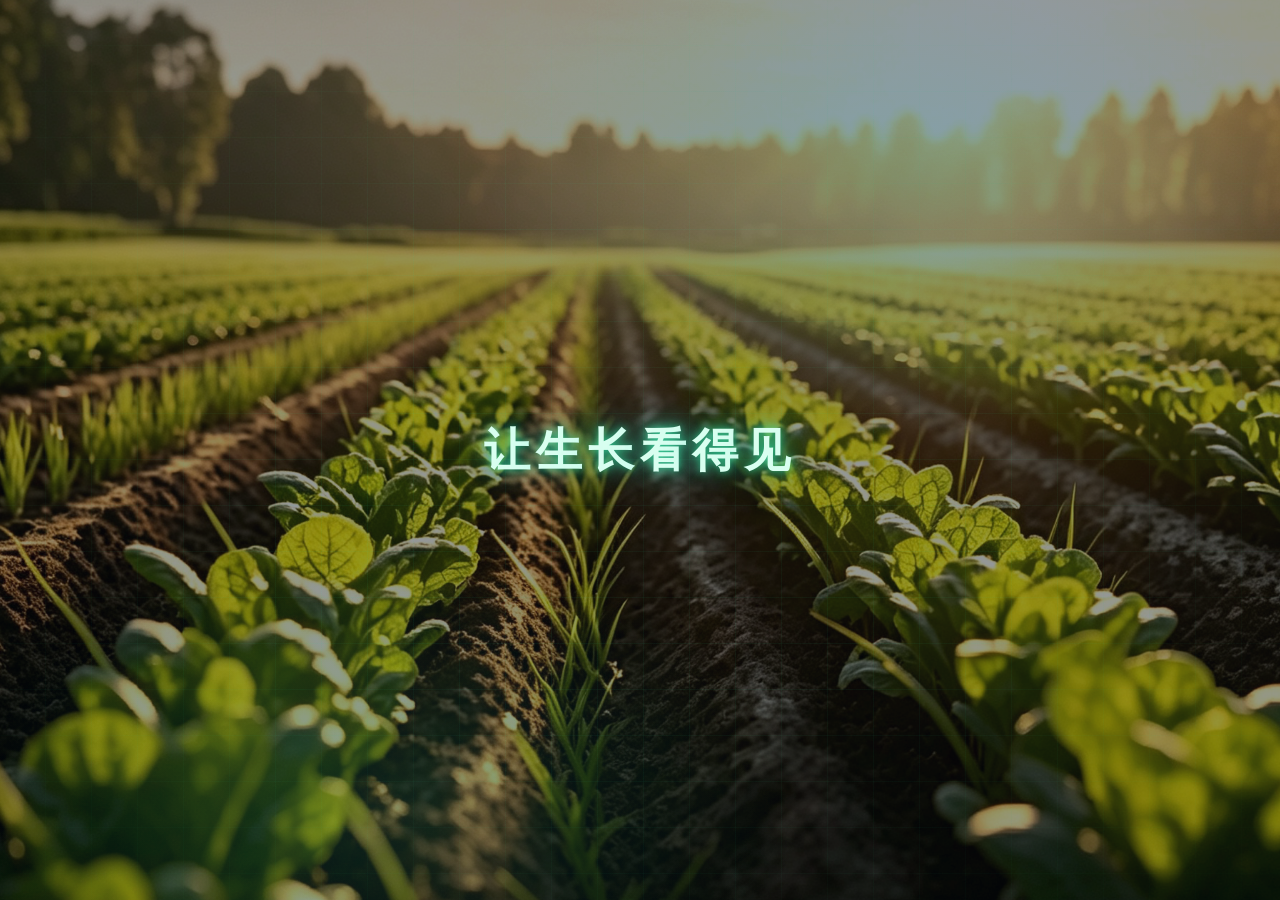
==== frontend/alarm.html @ 7a893ea0 "新增亮度阈值告警和农事建议" ====
<!DOCTYPE html>
<html lang="zh-CN">
<head>
  <meta charset="UTF-8">
  <meta name="viewport" content="width=device-width, initial-scale=1.0">
  <title>告警管理 - 智慧农业平台</title>
  <link rel="stylesheet" href="assets/css/style.css">
</head>
<body data-page="alarm">

  <div class="app">
    <!-- 侧边栏：由 layout.js 动态注入 -->
    <aside class="sidebar" id="sidebar"></aside>

    <div class="main">
      <!-- 顶栏：由 layout.js 动态注入 -->
      <header class="topbar" id="topbar"></header>

      <main class="content">
        <!-- 未处理告警提示 -->
        <div class="alert-banner danger" id="alertBanner"></div>

        <!-- 阈值设置 -->
        <div class="card">
          <div class="card-header">
            <div>
              <div class="card-title">告警阈值设置</div>
              <div class="card-sub">当实测值越过阈值时，系统自动触发告警并通知</div>
            </div>
          </div>
          <div class="form-row" style="max-width: 1120px;">
            <div class="form-group mb-0">
              <label class="form-label">土壤湿度下限（%）</label>
              <input type="number" class="form-control" id="humidityMin" min="0" max="100">
              <div class="form-hint">低于该值时触发「土壤湿度过低」告警</div>
            </div>
            <div class="form-group mb-0">
              <label class="form-label">温度上限（℃）</label>
              <input type="number" class="form-control" id="tempMax" min="-20" max="80">
              <div class="form-hint">高于该值时触发「温度过高」告警</div>
            </div>
            <div class="form-group mb-0">
              <label class="form-label">亮度下限（lx）</label>
              <input type="number" class="form-control" id="luxMin" min="0" max="2000">
              <div class="form-hint">低于该值时触发「亮度过低」告警</div>
            </div>
            <div class="form-group mb-0">
              <label class="form-label">亮度上限（lx）</label>
              <input type="number" class="form-control" id="luxMax" min="0" max="5000">
              <div class="form-hint">高于该值时触发「亮度过高」告警</div>
            </div>
          </div>
          <div class="mt-16">
            <button class="btn btn-primary" id="saveThreshold">💾 保存阈值</button>
          </div>
        </div>

        <!-- 告警记录 -->
        <div class="card mt-20">
          <div class="card-header">
            <div>
              <div class="card-title">告警记录</div>
              <div class="card-sub">历史告警列表，可标记处理</div>
            </div>
            <div class="flex gap-8">
              <a class="btn btn-outline btn-sm" href="monitoring.html">📡 查看实时数据</a>
              <a class="btn btn-outline btn-sm" href="devices.html">🗂️ 设备管理</a>
            </div>
          </div>
          <div class="table-wrap">
            <table class="table">
              <thead>
                <tr>
                  <th>时间</th>
                  <th>地块</th>
                  <th>类型</th>
                  <th>当前值</th>
                  <th>等级</th>
                  <th>状态</th>
                  <th>操作</th>
                </tr>
              </thead>
              <tbody id="alarmBody"></tbody>
            </table>
          </div>
        </div>
      </main>
    </div>
  </div>

  <script src="assets/js/mock.js"></script>
  <script src="assets/js/api.js"></script>
  <script src="assets/js/layout.js"></script>
  <script src="assets/js/animate.js"></script>
  <script>
    Layout.init();

    var alarms = [];

    /* ---------- 渲染告警列表 ---------- */
    function renderAlarms() {
      var body = document.getElementById('alarmBody');
      body.innerHTML = '';

      alarms.forEach(function (a) {
        var levelBadge = a.level === '严重'
          ? '<span class="badge badge-alarm"><span class="dot"></span>严重</span>'
          : '<span class="badge badge-warning"><span class="dot"></span>警告</span>';
        var statusBadge = a.status === '已处理'
          ? '<span class="badge badge-normal"><span class="dot"></span>已处理</span>'
          : '<span class="badge badge-alarm"><span class="dot"></span>未处理</span>';
        var action = a.status === '未处理'
          ? '<button class="btn btn-sm btn-primary" data-id="' + a.id + '">标记处理</button>'
          : '<span class="text-muted">—</span>';

        var tr = document.createElement('tr');
        tr.innerHTML =
          '<td>' + a.time + '</td>' +
          '<td>' + a.plotName + '</td>' +
          '<td>' + a.type + '</td>' +
          '<td>' + a.value + '</td>' +
          '<td>' + levelBadge + '</td>' +
          '<td>' + statusBadge + '</td>' +
          '<td>' + action + '</td>';
        body.appendChild(tr);
      });

      // 绑定「标记处理」
      body.querySelectorAll('button[data-id]').forEach(function (btn) {
        btn.addEventListener('click', function () {
          handleAlarm(btn.getAttribute('data-id'));
        });
      });

      updateBanner();
    }

    /* ---------- 更新未处理告警横幅 ---------- */
    function updateBanner() {
      var count = alarms.filter(function (a) { return a.status === '未处理'; }).length;
      var banner = document.getElementById('alertBanner');
      if (count > 0) {
        banner.style.display = 'flex';
        banner.innerHTML = '⚠️ 当前有 <b>' + count + '</b> 条告警未处理，请及时关注。';
      } else {
        banner.style.display = 'none';
      }
    }

    /* ---------- 标记处理 ---------- */
    function handleAlarm(id) {
      API.updateAlarmStatus(id, '已处理').then(function () {
        var a = alarms.filter(function (x) { return x.id === id; })[0];
        Toast.success('告警「' + (a ? a.type : id) + '」已标记为已处理');
        renderAlarms();
      });
    }

    /* ---------- 加载阈值 ---------- */
    function loadThresholds() {
      API.getThresholds().then(function (res) {
        document.getElementById('humidityMin').value = res.data.humidityMin;
        document.getElementById('tempMax').value = res.data.tempMax;
        document.getElementById('luxMin').value = res.data.luxMin;
        document.getElementById('luxMax').value = res.data.luxMax;
      });
    }

    /* ---------- 保存阈值 ---------- */
    document.getElementById('saveThreshold').addEventListener('click', function () {
      var humidityMin = parseInt(document.getElementById('humidityMin').value, 10);
      var tempMax = parseInt(document.getElementById('tempMax').value, 10);
      var luxMin = parseInt(document.getElementById('luxMin').value, 10);
      var luxMax = parseInt(document.getElementById('luxMax').value, 10);

      if (isNaN(humidityMin) || isNaN(tempMax) || isNaN(luxMin) || isNaN(luxMax)) {
        Toast.error('请填写完整的阈值数值');
        return;
      }
      if (luxMin > luxMax) {
        Toast.error('亮度下限不能大于亮度上限');
        return;
      }

      API.saveThresholds({ humidityMin: humidityMin, tempMax: tempMax, luxMin: luxMin, luxMax: luxMax }).then(function (res) {
        if (res && res.code !== 0) {
          Toast.error(res.msg || '保存失败');
          return;
        }
        Toast.success('阈值已保存：湿度下限 ' + humidityMin + '%，温度上限 ' + tempMax + '℃，亮度范围 ' + luxMin + '-' + luxMax + ' lx');
      });
    });

    /* ---------- 初始化 ---------- */
    API.getAlarms().then(function (res) {
      alarms = res.data;
      renderAlarms();
    });
    loadThresholds();
  </script>
</body>
</html>
---- frontend/assets/css/style.css ----
/* ==========================================================================
   智慧农业平台 — 全局样式（共享层，你和同伴都引用这一份）
   主题：科技感暗色大屏 —— 深空蓝 + 霓虹绿（保留农业绿识别 + 未来科技质感）
   ========================================================================== */

:root {
  /* 主色（霓虹绿，兼顾农业 + 科技） */
  --primary: #34d399;          /* 霓虹翡翠 */
  --primary-dark: #10b981;
  --primary-deep: #0d9488;
  --primary-light: rgba(52, 211, 153, .14);   /* 暗底下的半透明底 */
  --primary-soft: rgba(52, 211, 153, .08);

  /* 功能色 */
  --success: #34d399;
  --warning: #fbbf24;
  --danger: #f87171;
  --info: #38bdf8;

  /* 科技次主色（青色，用于部分描边 / 光晕） */
  --cyan: #22d3ee;

  /* 中性色（暗色体系） */
  --bg: #060b16;               /* 近黑深空蓝 */
  --card: rgba(17, 25, 45, .72);       /* 玻璃拟态卡片底 */
  --card-solid: #0e1728;
  --border: rgba(148, 163, 184, .16);
  --text: #e7efff;
  --text-secondary: #9db1cc;
  --text-muted: #64748b;

  /* 发光描边（角标 / 高亮用） */
  --neon: #34d399;

  /* 布局尺寸 */
  --nav-h: 56px;       /* 顶部导航栏高度（侧栏已移到上端） */
  --topbar-h: 60px;

  /* 阴影 */
  --shadow-sm: 0 1px 2px rgba(0, 0, 0, .3);
  --shadow: 0 2px 8px rgba(0, 0, 0, .35);
  --shadow-lg: 0 12px 32px rgba(0, 0, 0, .45);

  --radius: 12px;
  --radius-sm: 8px;
}

* { margin: 0; padding: 0; box-sizing: border-box; }

html, body {
  height: 100%;
  font-family: -apple-system, BlinkMacSystemFont, "Segoe UI", "PingFang SC",
               "Microsoft YaHei", "Hiragino Sans GB", sans-serif;
  font-size: 14px;
  color: var(--text);
  -webkit-font-smoothing: antialiased;
}

/* ---------- 深空背景：基础色 + 环境光晕 + 细网格 ---------- */
body {
  background-color: var(--bg);
  background-image:
    radial-gradient(1100px 540px at 82% -8%, rgba(34, 211, 238, .12), transparent 60%),
    radial-gradient(920px 540px at -6% 104%, rgba(52, 211, 153, .11), transparent 60%),
    linear-gradient(rgba(148, 163, 184, .05) 1px, transparent 1px),
    linear-gradient(90deg, rgba(148, 163, 184, .05) 1px, transparent 1px);
  background-size: auto, auto, 46px 46px, 46px 46px;
  background-attachment: fixed;
}

a { text-decoration: none; color: inherit; }
ul { list-style: none; }

/* ==========================================================================
   应用骨架
   ========================================================================== */
.app { display: flex; flex-direction: column; min-height: 100vh; }

.main {
  flex: 1;
  min-height: 0;
  display: flex;
  flex-direction: column;
}

.content {
  flex: 1;
  padding: 24px 28px 40px;
  max-width: 1600px;
  width: 100%;
  margin: 0 auto;
}

/* ==========================================================================
   侧边栏
   ========================================================================== */
.sidebar {
  position: sticky;
  top: 0;
  left: 0;
  width: 100%;
  height: var(--nav-h);
  flex-shrink: 0;
  background: linear-gradient(90deg, #0c1728 0%, #081120 100%);
  color: #b6c8dd;
  display: flex;
  flex-direction: row;
  align-items: center;
  z-index: 100;
  border-bottom: 1px solid rgba(148, 163, 184, .08);
  box-shadow: 0 4px 32px rgba(0, 0, 0, .45);
}

.sidebar-brand {
  height: 100%;
  display: flex;
  align-items: center;
  gap: 12px;
  padding: 0 22px 0 20px;
  border-right: 1px solid rgba(148, 163, 184, .08);
  white-space: nowrap;
  flex-shrink: 0;
}

/* 品牌 logo：霓虹绿渐变圆角块 + 呼吸光晕 */
.brand-logo {
  width: 38px; height: 38px;
  border-radius: 11px;
  background: linear-gradient(135deg, #34d399 0%, #22d3ee 100%);
  display: grid; place-items: center;
  font-size: 20px;
  flex-shrink: 0;
  box-shadow: 0 0 14px rgba(52, 211, 153, .55), 0 0 30px rgba(34, 211, 238, .22);
  animation: brand-pulse 3s ease-in-out infinite;
}

/* 品牌文字区：主标题 + 副标题两行 */
.brand-text {
  display: flex;
  flex-direction: column;
  justify-content: center;
  line-height: 1.12;
}

.brand-name {
  font-size: 20px;
  font-weight: 800;
  letter-spacing: 1.5px;
  background: linear-gradient(90deg, #ffffff 0%, #c9ffe8 45%, #34d399 100%);
  -webkit-background-clip: text;
  background-clip: text;
  -webkit-text-fill-color: transparent;
  color: transparent;
  filter: drop-shadow(0 0 12px rgba(52, 211, 153, .4));
}

.brand-sub {
  font-size: 9px;
  font-weight: 600;
  letter-spacing: 3.5px;
  color: rgba(52, 211, 153, .62);
  margin-top: 3px;
  text-transform: uppercase;
}

/* logo 呼吸光晕 */
@keyframes brand-pulse {
  0%, 100% { box-shadow: 0 0 12px rgba(52, 211, 153, .45), 0 0 26px rgba(34, 211, 238, .18); }
  50%      { box-shadow: 0 0 20px rgba(52, 211, 153, .7), 0 0 42px rgba(34, 211, 238, .32); }
}

.sidebar-nav {
  padding: 0 20px;
  display: flex;
  flex-direction: row;
  align-items: center;
  gap: 4px;
  flex: 1;
  height: 100%;
}

.nav-item {
  flex: 1;
  display: flex;
  align-items: center;
  justify-content: center;
  gap: 11px;
  padding: 9px 13px;
  border-radius: var(--radius-sm);
  color: #b6c8dd;
  font-size: 14px;
  transition: all .18s ease;
  cursor: pointer;
  white-space: nowrap;
}

.nav-item .icon { width: 20px; text-align: center; font-size: 16px; }

.nav-item:hover {
  background: rgba(52, 211, 153, .08);
  color: #eafff6;
}

.nav-item.active {
  background: linear-gradient(135deg, rgba(52, 211, 153, .22), rgba(16, 185, 129, .14));
  color: #6ee7b7;
  font-weight: 600;
  box-shadow: inset 0 0 0 1px rgba(52, 211, 153, .3), 0 0 18px rgba(52, 211, 153, .12);
}

/* ==========================================================================
   顶栏
   ========================================================================== */
.topbar {
  height: var(--topbar-h);
  background: rgba(11, 18, 32, .75);
  backdrop-filter: blur(14px);
  -webkit-backdrop-filter: blur(14px);
  border-bottom: 1px solid var(--border);
  display: flex;
  align-items: center;
  justify-content: space-between;
  padding: 0 28px;
  position: sticky;
  top: var(--nav-h);
  z-index: 90;
  box-shadow: 0 4px 24px rgba(0, 0, 0, .3);
}

/* 顶栏底部霓虹分隔线 */
.topbar::after {
  content: "";
  position: absolute;
  left: 0; right: 0; bottom: -1px;
  height: 1px;
  background: linear-gradient(90deg,
    transparent, rgba(52, 211, 153, .5) 30%, rgba(34, 211, 238, .5) 70%, transparent);
  pointer-events: none;
}

.topbar-left { display: flex; align-items: center; gap: 12px; }

.topbar-title { font-size: 18px; font-weight: 700; color: var(--text); }

.topbar-breadcrumb { font-size: 12px; color: var(--text-muted); }

.topbar-right { display: flex; align-items: center; gap: 18px; }

.topbar-clock {
  font-variant-numeric: tabular-nums;
  font-size: 13px;
  color: var(--text-secondary);
  letter-spacing: .5px;
}

.topbar-user {
  display: flex; align-items: center; gap: 8px;
  font-size: 13px;
  color: var(--text);
}

.topbar-logout {
  font-size: 13px;
  color: var(--text-secondary);
  text-decoration: none;
  padding: 6px 10px;
  border: 1px solid var(--border);
  border-radius: 6px;
  cursor: pointer;
  transition: color .15s ease, border-color .15s ease;
}

.topbar-logout:hover {
  color: var(--primary);
  border-color: var(--primary);
}

.avatar {
  width: 32px; height: 32px;
  border-radius: 50%;
  background: linear-gradient(135deg, #34d399, #0ea5e9);
  color: #04281c;
  display: grid; place-items: center;
  font-size: 14px;
  font-weight: 700;
  box-shadow: 0 0 12px rgba(52, 211, 153, .4);
}

/* ==========================================================================
   卡片 —— 玻璃拟态 + 四角霓虹边框装饰
   ========================================================================== */
.card {
  position: relative;
  background:
    linear-gradient(180deg, rgba(52, 211, 153, .04), transparent 40%),
    var(--card);
  backdrop-filter: blur(12px);
  -webkit-backdrop-filter: blur(12px);
  border-radius: var(--radius);
  border: 1px solid var(--border);
  box-shadow: var(--shadow-sm);
  padding: 20px;
}

.card-header {
  display: flex;
  align-items: center;
  justify-content: space-between;
  margin-bottom: 16px;
}

.card-title { font-size: 15px; font-weight: 600; color: var(--text); }
.card-sub { font-size: 12px; color: var(--text-muted); margin-top: 2px; }

/* ---------- 四角霓虹角标（科技大屏经典装饰） ---------- */
.card::before,
.kpi-card::before,
.plot-card::before,
.metric-big::before,
.login-panel::before {
  content: "";
  position: absolute;
  inset: 0;
  border-radius: inherit;
  pointer-events: none;
  background:
    linear-gradient(var(--neon), var(--neon)) left top / 16px 2px,
    linear-gradient(var(--neon), var(--neon)) left top / 2px 16px,
    linear-gradient(var(--neon), var(--neon)) right top / 16px 2px,
    linear-gradient(var(--neon), var(--neon)) right top / 2px 16px,
    linear-gradient(var(--neon), var(--neon)) left bottom / 16px 2px,
    linear-gradient(var(--neon), var(--neon)) left bottom / 2px 16px,
    linear-gradient(var(--neon), var(--neon)) right bottom / 16px 2px,
    linear-gradient(var(--neon), var(--neon)) right bottom / 2px 16px;
  background-repeat: no-repeat;
  opacity: .35;
  transition: opacity .25s ease;
}

.card:hover::before,
.kpi-card:hover::before,
.plot-card:hover::before,
.metric-big:hover::before {
  opacity: .8;
}

/* ==========================================================================
   KPI 指标卡片（数据总览页用，预留给同伴）
   ========================================================================== */
.kpi-grid {
  display: grid;
  grid-template-columns: repeat(auto-fit, minmax(200px, 1fr));
  gap: 16px;
  margin-bottom: 20px;
}

.kpi-card {
  position: relative;
  background:
    linear-gradient(180deg, rgba(52, 211, 153, .05), transparent 45%),
    var(--card);
  backdrop-filter: blur(12px);
  -webkit-backdrop-filter: blur(12px);
  border-radius: var(--radius);
  border: 1px solid var(--border);
  padding: 18px 20px;
  display: flex;
  align-items: center;
  gap: 16px;
  box-shadow: var(--shadow-sm);
  transition: transform .18s ease, box-shadow .18s ease, border-color .18s ease;
}

.kpi-card:hover {
  transform: translateY(-2px);
  box-shadow: var(--shadow-lg), 0 0 24px rgba(52, 211, 153, .12);
  border-color: rgba(52, 211, 153, .35);
}

.kpi-icon {
  width: 48px; height: 48px;
  border-radius: 12px;
  display: grid; place-items: center;
  font-size: 24px;
  flex-shrink: 0;
}

.kpi-icon.green  { background: rgba(52, 211, 153, .14); box-shadow: 0 0 18px rgba(52, 211, 153, .18) inset; }
.kpi-icon.blue   { background: rgba(56, 189, 248, .14); box-shadow: 0 0 18px rgba(56, 189, 248, .18) inset; }
.kpi-icon.orange { background: rgba(251, 191, 36, .14); box-shadow: 0 0 18px rgba(251, 191, 36, .18) inset; }
.kpi-icon.red    { background: rgba(248, 113, 113, .14); box-shadow: 0 0 18px rgba(248, 113, 113, .18) inset; }

.kpi-body { flex: 1; min-width: 0; }
.kpi-label { font-size: 13px; color: var(--text-secondary); }
.kpi-value { font-size: 26px; font-weight: 700; font-variant-numeric: tabular-nums; line-height: 1.2; color: var(--text); }
.kpi-value .unit { font-size: 13px; font-weight: 500; color: var(--text-muted); margin-left: 3px; }
.kpi-trend { font-size: 12px; margin-top: 3px; }
.kpi-trend.up   { color: var(--success); }
.kpi-trend.down { color: var(--danger); }

/* ==========================================================================
   栅格
   ========================================================================== */
.grid { display: grid; gap: 16px; }
.grid-2 { grid-template-columns: repeat(2, 1fr); }
.grid-3 { grid-template-columns: repeat(3, 1fr); }
.grid-1-2 { grid-template-columns: 1fr 2fr; }
.grid-2-1 { grid-template-columns: 2fr 1fr; }

@media (max-width: 1100px) {
  .grid-2, .grid-3, .grid-1-2, .grid-2-1 { grid-template-columns: 1fr; }
}

/* ==========================================================================
   按钮
   ========================================================================== */
.btn {
  display: inline-flex;
  align-items: center;
  gap: 6px;
  padding: 9px 16px;
  border-radius: var(--radius-sm);
  border: 1px solid transparent;
  font-size: 14px;
  font-weight: 500;
  cursor: pointer;
  transition: all .15s ease;
  white-space: nowrap;
}

.btn:disabled { opacity: .5; cursor: not-allowed; }

.btn-primary {
  background: linear-gradient(135deg, #3ee6a5, #10b981);
  color: #04281c;
  font-weight: 600;
  box-shadow: 0 2px 14px rgba(52, 211, 153, .28);
}
.btn-primary:hover { filter: brightness(1.06); box-shadow: 0 4px 22px rgba(52, 211, 153, .4); }

.btn-outline { background: rgba(15, 23, 42, .5); color: var(--text-secondary); border-color: var(--border); }
.btn-outline:hover { border-color: var(--primary); color: var(--primary); background: rgba(52, 211, 153, .08); }

.btn-danger { background: linear-gradient(135deg, #f87171, #ef4444); color: #fff; }
.btn-danger:hover { filter: brightness(1.06); box-shadow: 0 2px 14px rgba(248, 113, 113, .3); }

.btn-ghost { background: transparent; color: var(--text-secondary); }
.btn-ghost:hover { background: rgba(148, 163, 184, .08); color: var(--text); }

.btn-sm { padding: 6px 12px; font-size: 13px; }
.btn-block { width: 100%; justify-content: center; }

/* ==========================================================================
   状态徽章
   ========================================================================== */
.badge {
  display: inline-flex;
  align-items: center;
  gap: 5px;
  padding: 3px 10px;
  border-radius: 999px;
  font-size: 12px;
  font-weight: 500;
  line-height: 1.5;
}

.badge .dot { width: 6px; height: 6px; border-radius: 50%; background: currentColor; }

.badge-online  { background: rgba(52, 211, 153, .14); color: #4ade80; }
.badge-offline { background: rgba(148, 163, 184, .12); color: #94a3b8; }
.badge-alarm   { background: rgba(248, 113, 113, .14); color: #f87171; }
.badge-warning { background: rgba(251, 191, 36, .14); color: #fbbf24; }
.badge-normal  { background: rgba(52, 211, 153, .14); color: #4ade80; }
.badge-info    { background: rgba(56, 189, 248, .14); color: #38bdf8; }

/* ==========================================================================
   表格
   ========================================================================== */
.table-wrap { overflow-x: auto; }

.table { width: 100%; border-collapse: collapse; font-size: 13px; }

.table thead th {
  text-align: left;
  padding: 12px 14px;
  background: rgba(148, 163, 184, .06);
  color: var(--text-secondary);
  font-weight: 600;
  font-size: 12px;
  border-bottom: 1px solid var(--border);
  white-space: nowrap;
}

.table tbody td {
  padding: 13px 14px;
  border-bottom: 1px solid rgba(148, 163, 184, .08);
  color: var(--text);
}

.table tbody tr:hover { background: rgba(52, 211, 153, .05); }
.table tbody tr:last-child td { border-bottom: none; }

/* ==========================================================================
   表单
   ========================================================================== */
.form-group { margin-bottom: 16px; }

.form-label {
  display: block;
  font-size: 13px;
  font-weight: 500;
  margin-bottom: 6px;
  color: var(--text);
}

.form-control {
  width: 100%;
  padding: 10px 12px;
  border: 1px solid var(--border);
  border-radius: var(--radius-sm);
  font-size: 14px;
  color: var(--text);
  background: rgba(15, 23, 42, .6);
  transition: border-color .15s, box-shadow .15s, background .15s;
}

.form-control:focus {
  outline: none;
  border-color: var(--primary);
  box-shadow: 0 0 0 3px rgba(52, 211, 153, .18);
}

.form-control::placeholder { color: var(--text-muted); }

select.form-control { cursor: pointer; }
select.form-control option { background: var(--card-solid); color: var(--text); }

.form-row { display: flex; gap: 12px; }
.form-row > * { flex: 1; }

.form-hint { font-size: 12px; color: var(--text-muted); margin-top: 4px; }

/* ==========================================================================
   开关组件（设备控制用）
   ========================================================================== */
.switch {
  position: relative;
  display: inline-block;
  width: 48px; height: 26px;
  flex-shrink: 0;
}

.switch input { opacity: 0; width: 0; height: 0; }

.switch .slider {
  position: absolute;
  inset: 0;
  background: #334155;
  border-radius: 999px;
  cursor: pointer;
  transition: background .2s;
}

.switch .slider::before {
  content: "";
  position: absolute;
  width: 20px; height: 20px;
  left: 3px; top: 3px;
  background: #e2e8f0;
  border-radius: 50%;
  transition: transform .2s;
  box-shadow: 0 1px 3px rgba(0,0,0,.4);
}

.switch input:checked + .slider { background: var(--primary); box-shadow: 0 0 12px rgba(52, 211, 153, .5); }
.switch input:checked + .slider::before { transform: translateX(22px); background: #04281c; }
.switch input:disabled + .slider { opacity: .5; cursor: not-allowed; }

/* ==========================================================================
   告警横幅
   ========================================================================== */
.alert-banner {
  display: flex;
  align-items: center;
  gap: 10px;
  padding: 12px 16px;
  border-radius: var(--radius-sm);
  font-size: 13px;
  margin-bottom: 16px;
}

.alert-banner.warning { background: rgba(251, 191, 36, .12); color: #fcd34d; border: 1px solid rgba(251, 191, 36, .28); }
.alert-banner.danger  { background: rgba(248, 113, 113, .12); color: #fca5a5; border: 1px solid rgba(248, 113, 113, .28); }
.alert-banner.success { background: rgba(52, 211, 153, .12); color: #6ee7b7; border: 1px solid rgba(52, 211, 153, .28); }

/* ==========================================================================
   实时数值展示（数据监测页用，预留给同伴）
   ========================================================================== */
.metric-big {
  position: relative;
  text-align: center;
  padding: 20px;
  border-radius: var(--radius);
  background:
    linear-gradient(180deg, rgba(52, 211, 153, .06), rgba(15, 23, 42, .4));
  backdrop-filter: blur(12px);
  -webkit-backdrop-filter: blur(12px);
  border: 1px solid var(--border);
}

.metric-big .value {
  font-size: 44px;
  font-weight: 800;
  font-variant-numeric: tabular-nums;
  color: #6ee7b7;
  text-shadow: 0 0 24px rgba(52, 211, 153, .45);
}

.metric-big .value.warn { color: #fbbf24; text-shadow: 0 0 24px rgba(251, 191, 36, .45); }
.metric-big .value.danger { color: #f87171; text-shadow: 0 0 24px rgba(248, 113, 113, .45); }

.metric-big .unit { font-size: 16px; color: var(--text-muted); margin-left: 4px; }
.metric-big .label { font-size: 13px; color: var(--text-secondary); margin-top: 4px; }

/* 数据监测：状态总览指标框（按设备类型动态数量） */
.metric-grid { grid-template-columns: repeat(auto-fit, minmax(220px, 1fr)); }

/* ==========================================================================
   地块卡片（数据总览用，预留给同伴）
   ========================================================================== */
.plot-grid {
  display: grid;
  grid-template-columns: repeat(auto-fill, minmax(260px, 1fr));
  gap: 16px;
}

.plot-card {
  position: relative;
  background:
    linear-gradient(180deg, rgba(52, 211, 153, .05), transparent 45%),
    var(--card);
  backdrop-filter: blur(12px);
  -webkit-backdrop-filter: blur(12px);
  border: 1px solid var(--border);
  border-radius: var(--radius);
  padding: 18px;
  box-shadow: var(--shadow-sm);
  transition: transform .18s, box-shadow .18s, border-color .18s;
  cursor: pointer;
}

.plot-card:hover {
  transform: translateY(-3px);
  box-shadow: var(--shadow-lg), 0 0 24px rgba(52, 211, 153, .12);
  border-color: rgba(52, 211, 153, .35);
}

.plot-card .head { display: flex; justify-content: space-between; align-items: center; margin-bottom: 14px; }
.plot-card .name { font-size: 15px; font-weight: 600; color: var(--text); }
.plot-card .crop { font-size: 12px; color: var(--text-muted); margin-top: 2px; }

.plot-metrics { display: flex; gap: 10px; }
.plot-metric {
  flex: 1;
  display: flex;
  flex-direction: column;
  align-items: center;
  justify-content: center;
  padding: 12px 6px;
  border-radius: var(--radius-sm);
  background: rgba(148, 163, 184, .06);
}

.plot-metric .v { font-size: 18px; font-weight: 700; font-variant-numeric: tabular-nums; color: var(--text); }
.plot-metric .l { font-size: 11px; color: var(--text-muted); margin-top: 4px; }
.plot-metric .v.hot { color: var(--danger); }
.plot-metric .v.dry { color: var(--warning); }

/* 湿度环形图（多地块总览地块卡片内） */
.plot-metric .hum-ring-wrap { position: relative; width: 54px; height: 54px; }
.plot-metric .hum-ring-chart { width: 100%; height: 100%; }
.plot-metric .hum-ring-center {
  position: absolute; inset: 0;
  display: flex; align-items: center; justify-content: center;
  font-size: 14px; font-weight: 700; color: var(--text);
  font-variant-numeric: tabular-nums;
  pointer-events: none;
}
.plot-metric .hum-ring-center.dry { color: var(--warning); }

/* ==========================================================================
   聊天界面（智能问答用）
   ========================================================================== */
.chat-wrap {
  display: flex;
  flex-direction: column;
  height: calc(100vh - var(--topbar-h) - 64px);
  min-height: 480px;
}

.chat-messages {
  flex: 1;
  overflow-y: auto;
  padding: 8px 4px;
  display: flex;
  flex-direction: column;
  gap: 14px;
}

.msg { display: flex; gap: 10px; max-width: 78%; }
.msg.user { align-self: flex-end; flex-direction: row-reverse; }

.msg .bubble {
  padding: 11px 14px;
  border-radius: 14px;
  font-size: 14px;
  line-height: 1.6;
  white-space: pre-wrap;
  word-break: break-word;
}

/* 气泡内 markdown 元素 */
.msg .bubble strong { font-weight: 600; }
.msg .bubble em { font-style: italic; }
.msg .bubble code {
  padding: 1px 5px;
  border-radius: 4px;
  background: rgba(255, 255, 255, .08);
  font-family: var(--font-mono, 'Consolas', 'Monaco', monospace);
  font-size: .9em;
}
.msg .bubble a:not(.btn) { color: var(--primary); text-decoration: underline; }
.msg .bubble a:not(.btn):hover { color: #34d399; }
.msg.user .bubble code { background: rgba(4, 40, 28, .16); }
.msg.user .bubble a:not(.btn) { color: #04281c; text-decoration: underline; }

.msg.bot .bubble { background: rgba(15, 23, 42, .6); border: 1px solid var(--border); color: var(--text); border-top-left-radius: 4px; }
.msg.user .bubble { background: linear-gradient(135deg, #34d399, #10b981); color: #04281c; border-top-right-radius: 4px; }

.msg .avatar-sm {
  width: 32px; height: 32px;
  border-radius: 50%;
  flex-shrink: 0;
  display: grid; place-items: center;
  font-size: 16px;
}

.msg.bot .avatar-sm { background: rgba(52, 211, 153, .14); }

.quick-asks { display: flex; flex-wrap: wrap; gap: 8px; margin-bottom: 12px; }

.chip {
  padding: 7px 13px;
  border-radius: 999px;
  border: 1px solid var(--border);
  background: rgba(15, 23, 42, .5);
  font-size: 13px;
  cursor: pointer;
  transition: all .15s;
  color: var(--text-secondary);
}

.chip:hover { border-color: var(--primary); color: var(--primary); background: rgba(52, 211, 153, .08); }

.chat-input-bar { display: flex; gap: 10px; margin-top: 8px; }
.chat-input-bar .form-control { flex: 1; }

.msg-action {
  margin-top: 8px;
  display: flex;
  gap: 8px;
  flex-wrap: wrap;
}

/* RAG 检索命中的参考资料来源 */
.msg-sources {
  font-size: 12px;
  color: var(--text-secondary);
  margin-top: 4px;
  max-width: 78%;
  margin-left: 42px; /* 与 bot 气泡文字左侧对齐（32px 头像 + 10px gap） */
}

/* 打字中动画 */
.typing { display: inline-flex; gap: 4px; padding: 4px 2px; }
.typing span {
  width: 7px; height: 7px; border-radius: 50%;
  background: var(--text-muted);
  animation: blink 1.2s infinite both;
}
.typing span:nth-child(2) { animation-delay: .2s; }
.typing span:nth-child(3) { animation-delay: .4s; }
@keyframes blink { 0%, 80%, 100% { opacity: .2; } 40% { opacity: 1; } }

/* ==========================================================================
   登录页（预留给同伴）
   ========================================================================== */
.login-page {
  min-height: 100vh;
  display: flex;
  background: url('../../image/登陆背景图片.png') center / cover no-repeat;
  position: relative;
  overflow: hidden;
}

.login-page::before {
  content: "";
  position: absolute;
  inset: 0;
  background: rgba(3, 8, 18, .42);
}

.login-page::after {
  content: "";
  position: absolute;
  inset: 0;
  background:
    radial-gradient(700px 420px at 70% 20%, rgba(34, 211, 238, .16), transparent 60%),
    radial-gradient(700px 420px at 30% 90%, rgba(52, 211, 153, .14), transparent 60%);
  pointer-events: none;
}

.login-panel {
  position: relative;
  z-index: 1;
  width: 100%;
  max-width: 420px;
  margin: auto;
  padding: 40px;
  background: rgba(10, 16, 30, .82);
  backdrop-filter: blur(20px);
  -webkit-backdrop-filter: blur(20px);
  border: 1px solid rgba(52, 211, 153, .18);
  border-radius: 20px;
  box-shadow: 0 24px 80px rgba(0, 0, 0, .6), 0 0 60px rgba(52, 211, 153, .1);
}

.login-brand {
  text-align: center;
  margin-bottom: 28px;
}

.login-brand .logo-big {
  width: 56px; height: 56px;
  margin: 0 auto 14px;
  border-radius: 14px;
  background: linear-gradient(135deg, #3ee6a5, #0ea5e9);
  box-shadow: 0 0 26px rgba(52, 211, 153, .5);
  display: grid; place-items: center;
  font-size: 30px;
}

.login-brand h1 { font-size: 22px; color: #fff; letter-spacing: 1px; }
.login-brand p { font-size: 13px; color: var(--text-muted); margin-top: 6px; }

.login-role { display: flex; gap: 10px; margin-bottom: 20px; }

.role-tab {
  flex: 1;
  padding: 10px;
  text-align: center;
  border: 1px solid var(--border);
  border-radius: var(--radius-sm);
  cursor: pointer;
  font-size: 13px;
  color: var(--text-secondary);
  transition: all .15s;
}

.role-tab.active {
  border-color: var(--primary);
  background: rgba(52, 211, 153, .12);
  color: #6ee7b7;
  font-weight: 600;
}

.login-hint {
  margin-top: 16px;
  text-align: center;
  font-size: 12px;
  color: var(--text-muted);
}

.login-switch {
  margin-top: 12px;
  text-align: center;
  font-size: 13px;
  color: var(--text-muted);
}

.login-switch a {
  color: var(--primary);
  cursor: pointer;
  text-decoration: none;
}

.login-switch a:hover { text-decoration: underline; }

/* ==========================================================================
   登录页动效（丰富炫酷版）
   分层：背景网格/扫描/粒子 → 面板流光/呼吸 → 表单/按钮 → 转场
   ========================================================================== */

/* --- 层级调整：面板提到最上，标语层盖在最顶 --- */
.login-panel { z-index: 2; }

/* --- 开场标语（艺术字，先显现后淡出） --- */
.login-slogan {
  position: absolute;
  inset: 0;
  z-index: 3;
  display: flex;
  align-items: center;
  justify-content: center;
  padding: 0 24px;
  pointer-events: none;
}
.login-slogan .slogan-text {
  font-size: clamp(28px, 5vw, 46px);
  font-weight: 700;
  letter-spacing: 6px;
  line-height: 1.5;
  text-align: center;
  color: #d9fff0;
  text-shadow:
    0 0 8px rgba(52, 211, 153, .9),
    0 0 22px rgba(52, 211, 153, .5),
    0 0 46px rgba(34, 211, 238, .4);
}
.login-slogan .ch {
  display: inline-block;
  opacity: 0;
  animation: slogan-ch-in .6s var(--ease-out) forwards;
}
@keyframes slogan-ch-in {
  from { opacity: 0; transform: translateY(22px) scale(.8); filter: blur(8px); }
  to   { opacity: 1; transform: translateY(0) scale(1); filter: blur(0); }
}
.login-slogan.out {
  animation: slogan-out .65s var(--ease-out) forwards;
}
@keyframes slogan-out {
  to { opacity: 0; transform: scale(1.08); filter: blur(12px); }
}

/* --- 特效容器（背景层，位于蒙层与面板之间） --- */
.login-fx {
  position: absolute;
  inset: 0;
  z-index: 1;
  pointer-events: none;
  overflow: hidden;
}

/* --- 科技细网格（径向淡出，缓慢漂移） --- */
.login-grid {
  position: absolute;
  inset: -1px;
  background-image:
    linear-gradient(rgba(52, 211, 153, .05) 1px, transparent 1px),
    linear-gradient(90deg, rgba(52, 211, 153, .05) 1px, transparent 1px);
  background-size: 46px 46px;
  -webkit-mask-image: radial-gradient(ellipse 78% 78% at 50% 50%, #000 35%, transparent 100%);
  mask-image: radial-gradient(ellipse 78% 78% at 50% 50%, #000 35%, transparent 100%);
  animation: login-grid-drift 26s linear infinite;
}
@keyframes login-grid-drift {
  from { background-position: 0 0; }
  to   { background-position: 46px 46px; }
}

/* --- 横向扫描光带（自上而下周期性扫过） --- */
.login-scan {
  position: absolute;
  left: -10%; right: -10%; top: -30%;
  height: 200px;
  background: linear-gradient(180deg,
      transparent,
      rgba(34, 211, 238, .07) 40%,
      rgba(52, 211, 153, .05) 60%,
      transparent);
  transform: skewY(-3deg);
  animation: login-scan-move 7s var(--ease-out) infinite;
}
@keyframes login-scan-move {
  0%   { top: -30%; }
  55%  { top: 115%; }
  100% { top: 115%; }
}

/* --- 漂浮粒子（萤火，JS 随机生成） --- */
.login-particle {
  position: absolute;
  bottom: -14px;
  border-radius: 50%;
  background: radial-gradient(circle, rgba(52, 211, 153, .95), rgba(34, 211, 238, .35) 55%, transparent 75%);
  animation: login-particle-rise linear infinite;
  will-change: transform, opacity;
}
@keyframes login-particle-rise {
  0%   { transform: translateY(0) translateX(0) scale(.6); opacity: 0; }
  12%  { opacity: .8; }
  80%  { opacity: .3; }
  100% { transform: translateY(-106vh) translateX(70px) scale(1.15); opacity: 0; }
}

/* --- Logo 呼吸发光 --- */
.login-brand .logo-big {
  animation: login-logo-breathe 2.6s ease-in-out infinite;
}
@keyframes login-logo-breathe {
  0%, 100% { transform: scale(1);    box-shadow: 0 0 26px rgba(52, 211, 153, .5); }
  50%      { transform: scale(1.06); box-shadow: 0 0 46px rgba(52, 211, 153, .8), 0 0 80px rgba(34, 211, 238, .35); }
}

/* --- 标题逐字浮现（字由 JS 拆为 span.ch） --- */
.login-brand h1 .ch {
  display: inline-block;
  opacity: 0;
  animation: login-ch-in .5s var(--ease-out) forwards;
}
@keyframes login-ch-in {
  from { opacity: 0; transform: translateY(14px); filter: blur(4px); }
  to   { opacity: 1; transform: translateY(0);   filter: blur(0); }
}

/* --- 面板：入场玻璃高光扫过（shimmer） --- */
.login-shimmer {
  position: absolute;
  inset: 0;
  border-radius: inherit;
  overflow: hidden;
  pointer-events: none;
}
.login-shimmer::before {
  content: "";
  position: absolute;
  top: -20%; bottom: -20%; left: -40%;
  width: 45%;
  background: linear-gradient(100deg,
      transparent, rgba(255, 255, 255, .08), rgba(52, 211, 153, .05), transparent);
  transform: skewX(-18deg);
  animation: login-shimmer-sweep 1.1s var(--ease-out) .4s forwards;
}
@keyframes login-shimmer-sweep {
  to { transform: skewX(-18deg) translateX(360%); }
}

/* --- 面板边框霓虹流光（沿四边循环跑圈，需 @property 支持；不支持则静置为角标） --- */
@property --login-angle {
  syntax: '<angle>';
  inherits: false;
  initial-value: 0deg;
}
.login-panel::after {
  content: "";
  position: absolute;
  inset: -1px;
  border-radius: inherit;
  padding: 1.5px;
  background: conic-gradient(from var(--login-angle),
      transparent 0deg,
      transparent 295deg,
      rgba(52, 211, 153, .85) 325deg,
      rgba(34, 211, 238, .9) 350deg,
      transparent 360deg);
  -webkit-mask: linear-gradient(#000 0 0) content-box, linear-gradient(#000 0 0);
  -webkit-mask-composite: xor;
  mask: linear-gradient(#000 0 0) content-box, linear-gradient(#000 0 0);
  mask-composite: exclude;
  pointer-events: none;
  animation: login-border-flow 4s linear infinite;
}
@keyframes login-border-flow { to { --login-angle: 360deg; } }

/* --- 输入框聚焦增强（登录页） --- */
.login-panel .form-control:focus {
  border-color: var(--primary);
  box-shadow: 0 0 0 3px rgba(52, 211, 153, .16), 0 0 20px rgba(52, 211, 153, .35);
}

/* --- 登录按钮：hover 光扫 --- */
.btn-primary { position: relative; }
.btn-primary::after {
  content: "";
  position: absolute;
  top: 0; bottom: 0; left: -70%;
  width: 40%;
  background: linear-gradient(100deg, transparent, rgba(255, 255, 255, .4), transparent);
  transform: skewX(-20deg);
  opacity: 0;
  pointer-events: none;
}
.btn-primary:hover::after { animation: login-btn-shine .6s var(--ease-out); }
@keyframes login-btn-shine {
  0%   { left: -70%; opacity: 1; }
  100% { left: 130%; opacity: 0; }
}

/* --- 按钮 loading 转圈 --- */
.btn.loading { color: transparent !important; pointer-events: none; }
.btn.loading::before {
  content: "";
  position: absolute;
  left: 50%; top: 50%;
  width: 18px; height: 18px;
  margin: -9px 0 0 -9px;
  border: 2px solid rgba(4, 40, 28, .25);
  border-top-color: #04281c;
  border-radius: 50%;
  animation: login-btn-spin .7s linear infinite;
}
@keyframes login-btn-spin { to { transform: rotate(360deg); } }

/* --- 登录成功转场：面板上浮淡出 --- */
.login-page.success .login-panel {
  animation: login-panel-out .5s var(--ease-out) forwards;
}
@keyframes login-panel-out {
  to { opacity: 0; transform: translateY(-26px) scale(.96); filter: blur(6px); }
}

/* ==========================================================================
   弹窗（设备管理添加设备用）
   ========================================================================== */
.modal-mask {
  position: fixed;
  inset: 0;
  background: rgba(4, 8, 16, .6);
  backdrop-filter: blur(4px);
  -webkit-backdrop-filter: blur(4px);
  display: none;
  align-items: center;
  justify-content: center;
  z-index: 200;
}

.modal-mask.show { display: flex; }

.modal {
  width: 100%;
  max-width: 440px;
  background: var(--card-solid);
  border: 1px solid var(--border);
  border-radius: var(--radius);
  box-shadow: 0 20px 60px rgba(0, 0, 0, .55);
  padding: 24px;
  animation: pop .18s ease;
}

@keyframes pop {
  from { transform: scale(.96); opacity: 0; }
  to   { transform: scale(1); opacity: 1; }
}

.modal-title { font-size: 16px; font-weight: 700; color: var(--text); margin-bottom: 18px; }
.modal-actions { display: flex; justify-content: flex-end; gap: 10px; margin-top: 20px; }

/* ==========================================================================
   Toast 轻提示
   ========================================================================== */
.toast-wrap {
  position: fixed;
  top: 74px;
  right: 24px;
  z-index: 300;
  display: flex;
  flex-direction: column;
  gap: 10px;
}

.toast {
  padding: 12px 16px;
  border-radius: var(--radius-sm);
  background: rgba(15, 23, 42, .95);
  box-shadow: 0 8px 30px rgba(0, 0, 0, .5);
  border-left: 4px solid var(--primary);
  font-size: 13px;
  color: var(--text);
  animation: slide-in .25s ease;
  display: flex;
  align-items: center;
  gap: 8px;
}

.toast.success { border-left-color: var(--success); }
.toast.error   { border-left-color: var(--danger); }
.toast.info    { border-left-color: var(--info); }

@keyframes slide-in {
  from { transform: translateX(120%); opacity: 0; }
  to   { transform: translateX(0); opacity: 1; }
}

/* ==========================================================================
   工具类
   ========================================================================== */
.mt-0 { margin-top: 0; }
.mt-8 { margin-top: 8px; }
.mt-12 { margin-top: 12px; }
.mt-16 { margin-top: 16px; }
.mt-20 { margin-top: 20px; }
.mb-0 { margin-bottom: 0; }
.mb-8 { margin-bottom: 8px; }
.mb-16 { margin-bottom: 16px; }
.mb-20 { margin-bottom: 20px; }

.flex { display: flex; }
.flex-between { display: flex; align-items: center; justify-content: space-between; }
.items-center { align-items: center; }
.gap-8 { gap: 8px; }
.gap-12 { gap: 12px; }
.gap-16 { gap: 16px; }

.text-secondary { color: var(--text-secondary); }
.text-muted { color: var(--text-muted); }
.text-danger { color: var(--danger); }
.text-success { color: var(--success); }
.text-center { text-align: center; }

.section-title {
  font-size: 15px;
  font-weight: 600;
  margin-bottom: 12px;
  display: flex;
  align-items: center;
  gap: 8px;
  color: var(--text);
}

.section-title::before {
  content: "";
  width: 4px; height: 16px;
  border-radius: 2px;
  background: var(--primary);
  box-shadow: 0 0 8px var(--primary);
}

.chart-box { width: 100%; height: 340px; }

.empty {
  text-align: center;
  padding: 40px;
  color: var(--text-muted);
  font-size: 13px;
}

/* ==========================================================================
   动画增强层（全局，所有页面共享）
   纯 CSS + 少量 JS 配合，让界面更生动
   ========================================================================== */

/* 统一动效缓动 */
:root {
  --ease-out: cubic-bezier(.22, .61, .36, 1);
}

/* ---------- 页面进场：上移 + 淡入 ---------- */
@keyframes fade-up {
  from { opacity: 0; transform: translateY(18px); }
  to   { opacity: 1; transform: translateY(0); }
}
.anim-in {
  /* 用 backwards 填充：delay 期间应用 from 状态(透明)，结束后回到元素默认(opacity:1)，
     即使本动画被更高特异性规则覆盖也不会让元素永久隐形 */
  animation: fade-up .5s var(--ease-out) backwards;
}

/* ---------- 状态点呼吸灯（在线/告警的圆点脉冲） ---------- */
@keyframes pulse-green {
  0%   { box-shadow: 0 0 0 0 rgba(52, 211, 153, .6); }
  70%  { box-shadow: 0 0 0 5px rgba(52, 211, 153, 0); }
  100% { box-shadow: 0 0 0 0 rgba(52, 211, 153, 0); }
}
@keyframes pulse-red {
  0%   { box-shadow: 0 0 0 0 rgba(248, 113, 113, .6); }
  70%  { box-shadow: 0 0 0 5px rgba(248, 113, 113, 0); }
  100% { box-shadow: 0 0 0 0 rgba(248, 113, 113, 0); }
}
.badge-online .dot { animation: pulse-green 2s infinite; }
.badge-alarm .dot  { animation: pulse-red 1.4s infinite; }

/* ---------- 数值刷新闪烁（实时数据更新） ---------- */
@keyframes value-flash {
  0%   { color: var(--success); transform: scale(1.12); }
  100% { color: inherit; transform: scale(1); }
}
.anim-flash {
  display: inline-block;
  animation: value-flash .7s var(--ease-out);
}

/* ---------- 按钮：按下回弹 + 涟漪波纹 ---------- */
.btn {
  position: relative;
  overflow: hidden;
  -webkit-tap-highlight-color: transparent;
}
.btn:active { transform: scale(.96); }

.ripple {
  position: absolute;
  border-radius: 50%;
  background: rgba(255, 255, 255, .45);
  transform: scale(0);
  animation: ripple .55s var(--ease-out) forwards;
  pointer-events: none;
}
.btn-outline .ripple,
.btn-ghost .ripple { background: rgba(52, 211, 153, .22); }
@keyframes ripple {
  to { transform: scale(2.6); opacity: 0; }
}

/* ---------- 灌溉运行态：流动光带 ---------- */
.plot-card.running {
  border-color: rgba(52, 211, 153, .5);
  position: relative;
  overflow: hidden;
}
.plot-card.running::after {
  content: "";
  position: absolute;
  inset: 0;
  background: linear-gradient(115deg, transparent 30%, rgba(52, 211, 153, .16) 50%, transparent 70%);
  transform: translateX(-100%);
  animation: sheen 2.2s var(--ease-out) infinite;
  pointer-events: none;
}
@keyframes sheen {
  to { transform: translateX(100%); }
}

/* ---------- 告警横幅脉冲 ---------- */
.alert-banner.danger { animation: banner-pulse 2s infinite; }
@keyframes banner-pulse {
  0%, 100% { box-shadow: 0 0 0 0 rgba(248, 113, 113, 0); }
  50%      { box-shadow: 0 0 0 5px rgba(248, 113, 113, .18); }
}

/* ---------- 聊天消息弹入 ---------- */
.msg { animation: msg-in .32s var(--ease-out) both; }
@keyframes msg-in {
  from { opacity: 0; transform: translateY(12px) scale(.97); }
  to   { opacity: 1; transform: translateY(0) scale(1); }
}

/* ---------- 侧边栏：图标微弹 + active 指示条 ---------- */
.nav-item { position: relative; }
.nav-item .icon { transition: transform .2s var(--ease-out); }
.nav-item:hover .icon { transform: scale(1.18); }
.nav-item.active::before {
  content: "";
  position: absolute;
  left: 12px; right: 12px; bottom: -1px;
  width: auto; height: 2px;
  border-radius: 2px;
  background: var(--primary);
  box-shadow: 0 0 8px var(--primary);
}

/* ---------- 登录页：面板入场 + 视图切换淡入 ---------- */
.login-panel { opacity: 0; visibility: hidden; }
.login-panel.show { visibility: visible; animation: panel-in .6s var(--ease-out) both; }
@keyframes panel-in {
  from { opacity: 0; transform: translateY(24px) scale(.97); }
  to   { opacity: 1; transform: translateY(0) scale(1); }
}
#loginView, #registerView { animation: view-in .32s var(--ease-out); }
@keyframes view-in {
  from { opacity: 0; transform: translateX(30px); }
  to   { opacity: 1; transform: translateX(0); }
}
#registerView { animation-name: view-in-left; }
@keyframes view-in-left {
  from { opacity: 0; transform: translateX(-30px); }
  to   { opacity: 1; transform: translateX(0); }
}

/* ==========================================================================
   智能问答：历史对话栏目
   ========================================================================== */
.chat-layout { display: flex; gap: 16px; align-items: flex-start; }
.conv-panel {
  width: 250px;
  flex-shrink: 0;
  background: var(--card);
  border: 1px solid var(--border);
  border-radius: var(--radius);
  padding: 12px;
}
.conv-panel .btn-block { width: 100%; display: block; }
.conv-list { margin-top: 10px; max-height: 540px; overflow-y: auto; }
.conv-item {
  padding: 10px 12px;
  border-radius: var(--radius-sm);
  cursor: pointer;
  margin-bottom: 6px;
  border: 1px solid transparent;
}
.conv-item:hover { background: var(--bg); }
.conv-item.active { background: var(--bg); border-color: var(--primary); }
.conv-title { font-size: 13px; font-weight: 600; overflow: hidden; text-overflow: ellipsis; white-space: nowrap; }
.conv-meta { font-size: 11px; color: var(--text-muted); margin-top: 2px; }
.conv-head { display: flex; align-items: center; justify-content: space-between; gap: 8px; }
.conv-del {
  border: none;
  background: transparent;
  cursor: pointer;
  color: var(--text-muted);
  font-size: 12px;
  padding: 2px 6px;
  border-radius: 4px;
  flex-shrink: 0;
}
.conv-del:hover { color: var(--danger); background: rgba(220, 38, 38, .08); }
.conv-empty { font-size: 12px; color: var(--text-muted); text-align: center; padding: 20px 0; }
.chat-main { flex: 1; min-width: 0; }
@media (max-width: 860px) {
  .chat-layout { flex-direction: column; }
  .conv-panel { width: 100%; }
}
/* ==========================================================================
   天气预报（数据总览用）
   ========================================================================== */
.weather-now {
  display: flex;
  align-items: center;
  gap: 16px;
  padding: 14px 16px;
  border-radius: var(--radius-sm);
  background: linear-gradient(135deg, rgba(56, 189, 248, .14), rgba(52, 211, 153, .06));
  border: 1px solid rgba(56, 189, 248, .2);
  margin-bottom: 16px;
}

.weather-now .w-icon { font-size: 44px; line-height: 1; flex-shrink: 0; }

.w-now-info { min-width: 0; }

.w-now-temp { font-size: 26px; font-weight: 700; color: var(--text); line-height: 1.1; }
.w-now-text { font-size: 14px; font-weight: 500; color: var(--text-secondary); margin-left: 10px; }
.w-now-meta { font-size: 12px; color: var(--text-muted); margin-top: 4px; }

.weather-forecast {
  display: grid;
  grid-template-columns: repeat(5, 1fr);
  gap: 8px;
}

.weather-day {
  text-align: center;
  padding: 10px 4px;
  border-radius: var(--radius-sm);
  background: rgba(148, 163, 184, .06);
  border: 1px solid rgba(148, 163, 184, .08);
  transition: border-color .18s ease, background .18s ease;
}
.weather-day:hover { border-color: rgba(56, 189, 248, .3); background: rgba(56, 189, 248, .08); }

.weather-day .wd-day { font-size: 12px; color: var(--text-secondary); }
.weather-day .wd-icon { font-size: 22px; margin: 6px 0 4px; }
.weather-day .wd-text { font-size: 11px; color: var(--text-muted); }
.weather-day .wd-temp { font-size: 12px; font-weight: 600; color: var(--text); margin-top: 2px; }

/* ==========================================================================
   农事建议（数据总览用）
   ========================================================================== */
.advice-list { display: flex; flex-direction: column; gap: 10px; }

.advice-item {
  display: flex;
  gap: 12px;
  align-items: flex-start;
  padding: 12px 14px;
  border-radius: var(--radius-sm);
  background: rgba(148, 163, 184, .06);
  border: 1px solid rgba(148, 163, 184, .1);
  transition: border-color .18s ease, background .18s ease;
}
.advice-item:hover { border-color: rgba(52, 211, 153, .3); background: rgba(52, 211, 153, .06); }

.advice-item .ai-icon { font-size: 22px; line-height: 1.3; flex-shrink: 0; }

.ai-body { flex: 1; min-width: 0; }

.ai-top { display: flex; align-items: center; justify-content: space-between; gap: 8px; margin-bottom: 5px; }

.ai-tag {
  font-size: 11px;
  font-weight: 600;
  padding: 2px 9px;
  border-radius: 999px;
  color: var(--success);
  background: rgba(52, 211, 153, .12);
  white-space: nowrap;
}

.ai-text { font-size: 13px; color: var(--text-secondary); line-height: 1.6; }

.ai-action {
  font-size: 12px;
  color: var(--success);
  white-space: nowrap;
  transition: opacity .15s;
}
.ai-action:hover { opacity: .72; }

/* ==========================================================================
   实时告警列表（数据总览用）
   ========================================================================== */
.alarm-list { display: flex; flex-direction: column; }

.alarm-item {
  display: flex;
  align-items: center;
  gap: 10px;
  padding: 11px 0;
  border-bottom: 1px solid rgba(148, 163, 184, .08);
}
.alarm-item:last-child { border-bottom: none; }

.alarm-dot {
  width: 8px; height: 8px;
  border-radius: 50%;
  flex-shrink: 0;
}
.alarm-dot.severe { background: #f87171; box-shadow: 0 0 8px rgba(248, 113, 113, .7); }
.alarm-dot.warn   { background: #fbbf24; box-shadow: 0 0 8px rgba(251, 191, 36, .7); }

.alarm-body { flex: 1; min-width: 0; }

.alarm-title {
  font-size: 13px;
  color: var(--text);
  white-space: nowrap;
  overflow: hidden;
  text-overflow: ellipsis;
}
.alarm-meta { font-size: 11px; color: var(--text-muted); margin-top: 2px; }

/* ==========================================================================
   最近操作日志（数据总览用）
   ========================================================================== */
.log-list { display: flex; flex-direction: column; }

.log-item {
  display: flex;
  align-items: center;
  gap: 10px;
  padding: 10px 0;
  border-bottom: 1px solid rgba(148, 163, 184, .08);
  font-size: 13px;
}
.log-item:last-child { border-bottom: none; }

.log-time { color: var(--text-muted); font-variant-numeric: tabular-nums; flex-shrink: 0; }

.log-desc {
  flex: 1;
  color: var(--text-secondary);
  min-width: 0;
  white-space: nowrap;
  overflow: hidden;
  text-overflow: ellipsis;
}

.log-result { font-weight: 600; flex-shrink: 0; }
.log-result.success { color: var(--success); }
.log-result.fail    { color: var(--danger); }
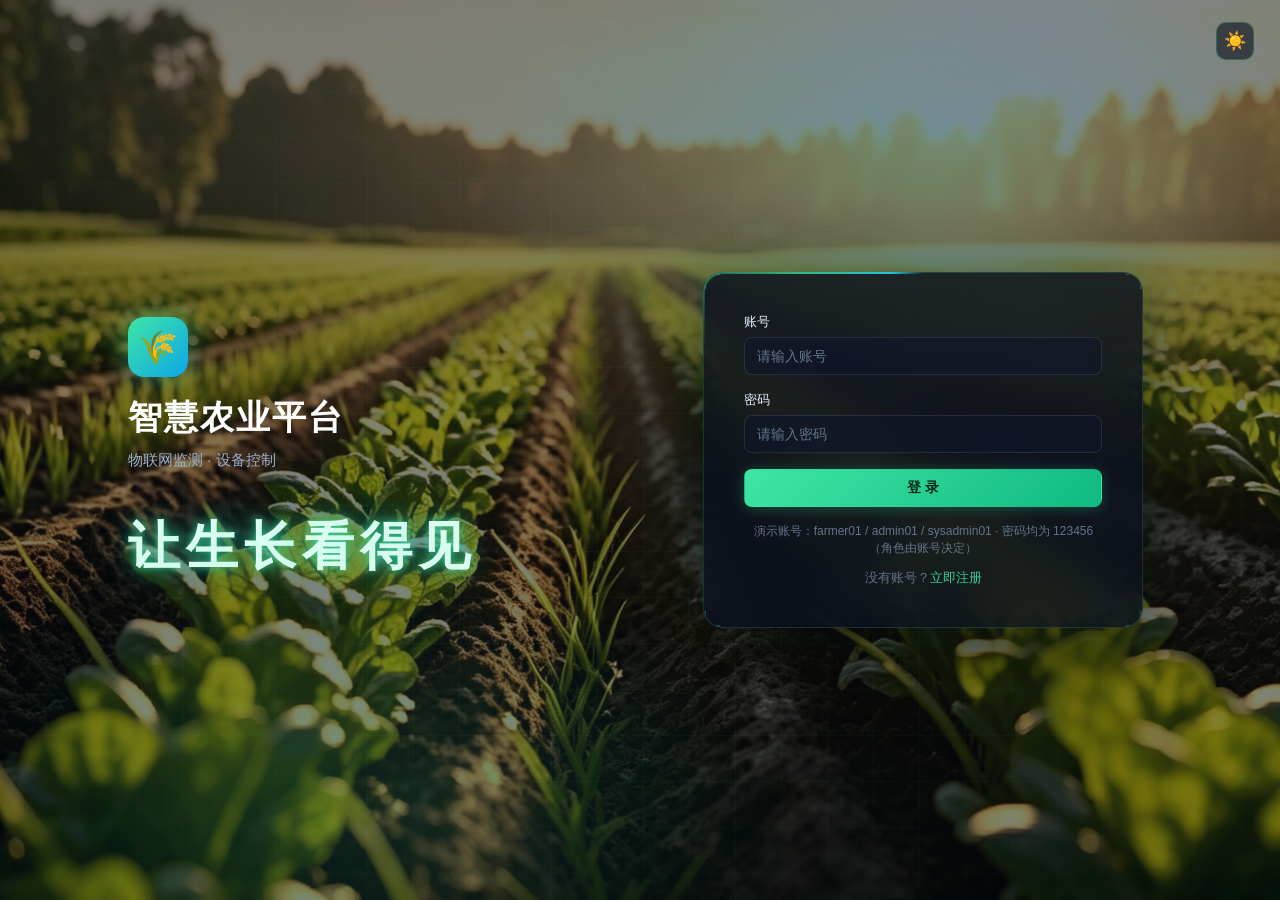
==== commit 0e834fbf: "前端：登录页改左右布局并新增浅色/深色主题切换 登录框不再延迟登场：左侧品牌+标语文字动画常驻，右侧登录面板页面加载即显示；新增浅色主题（data-theme=light，保留深色为默认），顶栏与登录" ====
--- a/frontend/alarm.html
+++ b/frontend/alarm.html
@@ -4,6 +4,10 @@
   <meta charset="UTF-8">
   <meta name="viewport" content="width=device-width, initial-scale=1.0">
   <title>告警管理 - 智慧农业平台</title>
+  <script>
+    // 提前应用主题，避免加载闪烁（FOUC）
+    try { document.documentElement.setAttribute('data-theme', localStorage.getItem('agri_theme') || 'dark'); } catch (e) {}
+  </script>
   <link rel="stylesheet" href="assets/css/style.css">
 </head>
 <body data-page="alarm">
@@ -28,7 +32,7 @@
               <div class="card-sub">当实测值越过阈值时，系统自动触发告警并通知</div>
             </div>
           </div>
-          <div class="form-row" style="max-width: 1120px;">
+          <div class="form-row" style="max-width: 560px;">
             <div class="form-group mb-0">
               <label class="form-label">土壤湿度下限（%）</label>
               <input type="number" class="form-control" id="humidityMin" min="0" max="100">
@@ -38,16 +42,6 @@
               <label class="form-label">温度上限（℃）</label>
               <input type="number" class="form-control" id="tempMax" min="-20" max="80">
               <div class="form-hint">高于该值时触发「温度过高」告警</div>
-            </div>
-            <div class="form-group mb-0">
-              <label class="form-label">亮度下限（lx）</label>
-              <input type="number" class="form-control" id="luxMin" min="0" max="2000">
-              <div class="form-hint">低于该值时触发「亮度过低」告警</div>
-            </div>
-            <div class="form-group mb-0">
-              <label class="form-label">亮度上限（lx）</label>
-              <input type="number" class="form-control" id="luxMax" min="0" max="5000">
-              <div class="form-hint">高于该值时触发「亮度过高」告警</div>
             </div>
           </div>
           <div class="mt-16">
@@ -161,8 +155,6 @@
       API.getThresholds().then(function (res) {
         document.getElementById('humidityMin').value = res.data.humidityMin;
         document.getElementById('tempMax').value = res.data.tempMax;
-        document.getElementById('luxMin').value = res.data.luxMin;
-        document.getElementById('luxMax').value = res.data.luxMax;
       });
     }
 
@@ -170,24 +162,14 @@
     document.getElementById('saveThreshold').addEventListener('click', function () {
       var humidityMin = parseInt(document.getElementById('humidityMin').value, 10);
       var tempMax = parseInt(document.getElementById('tempMax').value, 10);
-      var luxMin = parseInt(document.getElementById('luxMin').value, 10);
-      var luxMax = parseInt(document.getElementById('luxMax').value, 10);
 
-      if (isNaN(humidityMin) || isNaN(tempMax) || isNaN(luxMin) || isNaN(luxMax)) {
+      if (isNaN(humidityMin) || isNaN(tempMax)) {
         Toast.error('请填写完整的阈值数值');
         return;
       }
-      if (luxMin > luxMax) {
-        Toast.error('亮度下限不能大于亮度上限');
-        return;
-      }
 
-      API.saveThresholds({ humidityMin: humidityMin, tempMax: tempMax, luxMin: luxMin, luxMax: luxMax }).then(function (res) {
-        if (res && res.code !== 0) {
-          Toast.error(res.msg || '保存失败');
-          return;
-        }
-        Toast.success('阈值已保存：湿度下限 ' + humidityMin + '%，温度上限 ' + tempMax + '℃，亮度范围 ' + luxMin + '-' + luxMax + ' lx');
+      API.saveThresholds({ humidityMin: humidityMin, tempMax: tempMax }).then(function () {
+        Toast.success('阈值已保存：湿度下限 ' + humidityMin + '%，温度上限 ' + tempMax + '℃');
       });
     });
 
--- a/frontend/assets/css/style.css
+++ b/frontend/assets/css/style.css
@@ -43,6 +43,26 @@
 
   --radius: 12px;
   --radius-sm: 8px;
+}
+
+/* ==========================================================================
+   浅色主题（<html data-theme="light">）
+   覆盖中性色与阴影为浅色系；主色（霓虹绿/青）保持不变，仅微调文字对比度
+   ========================================================================== */
+:root[data-theme="light"] {
+  /* 中性色（浅色体系） */
+  --bg: #eef2f7;                           /* 浅灰蓝底 */
+  --card: rgba(255, 255, 255, .82);        /* 白色玻璃拟态卡片 */
+  --card-solid: #ffffff;
+  --border: rgba(15, 23, 42, .12);
+  --text: #1e293b;
+  --text-secondary: #475569;
+  --text-muted: #94a3b8;
+
+  /* 阴影（浅色下更柔和） */
+  --shadow-sm: 0 1px 2px rgba(15, 23, 42, .06);
+  --shadow: 0 2px 8px rgba(15, 23, 42, .08);
+  --shadow-lg: 0 12px 32px rgba(15, 23, 42, .14);
 }
 
 * { margin: 0; padding: 0; box-sizing: border-box; }
@@ -471,7 +491,6 @@
 .badge-alarm   { background: rgba(248, 113, 113, .14); color: #f87171; }
 .badge-warning { background: rgba(251, 191, 36, .14); color: #fbbf24; }
 .badge-normal  { background: rgba(52, 211, 153, .14); color: #4ade80; }
-.badge-info    { background: rgba(56, 189, 248, .14); color: #38bdf8; }
 
 /* ==========================================================================
    表格
@@ -621,9 +640,6 @@
 
 .metric-big .unit { font-size: 16px; color: var(--text-muted); margin-left: 4px; }
 .metric-big .label { font-size: 13px; color: var(--text-secondary); margin-top: 4px; }
-
-/* 数据监测：状态总览指标框（按设备类型动态数量） */
-.metric-grid { grid-template-columns: repeat(auto-fit, minmax(220px, 1fr)); }
 
 /* ==========================================================================
    地块卡片（数据总览用，预留给同伴）
@@ -772,15 +788,6 @@
   flex-wrap: wrap;
 }
 
-/* RAG 检索命中的参考资料来源 */
-.msg-sources {
-  font-size: 12px;
-  color: var(--text-secondary);
-  margin-top: 4px;
-  max-width: 78%;
-  margin-left: 42px; /* 与 bot 气泡文字左侧对齐（32px 头像 + 10px gap） */
-}
-
 /* 打字中动画 */
 .typing { display: inline-flex; gap: 4px; padding: 4px 2px; }
 .typing span {
@@ -797,7 +804,8 @@
    ========================================================================== */
 .login-page {
   min-height: 100vh;
-  display: flex;
+  display: grid;
+  place-items: center;
   background: url('../../image/登陆背景图片.png') center / cover no-repeat;
   position: relative;
   overflow: hidden;
@@ -807,7 +815,7 @@
   content: "";
   position: absolute;
   inset: 0;
-  background: rgba(3, 8, 18, .42);
+  background: rgba(3, 8, 18, .5);
 }
 
 .login-page::after {
@@ -820,12 +828,49 @@
   pointer-events: none;
 }
 
+/* 左右两栏布局：左侧品牌 + 标语，右侧登录面板（面板常驻，不延迟登场） */
+.login-layout {
+  position: relative;
+  z-index: 2;
+  width: 100%;
+  max-width: 1120px;
+  padding: 48px;
+  display: grid;
+  grid-template-columns: 1.1fr 1fr;
+  gap: 64px;
+  align-items: center;
+}
+
+.login-left {
+  display: flex;
+  flex-direction: column;
+  justify-content: center;
+}
+
+.login-brand {
+  text-align: left;
+  margin-bottom: 28px;
+}
+
+.login-brand .logo-big {
+  width: 60px; height: 60px;
+  margin: 0 0 18px;
+  border-radius: 16px;
+  background: linear-gradient(135deg, #3ee6a5, #0ea5e9);
+  box-shadow: 0 0 26px rgba(52, 211, 153, .5);
+  display: grid; place-items: center;
+  font-size: 32px;
+}
+
+.login-brand h1 { font-size: 34px; color: #fff; letter-spacing: 2px; }
+.login-brand p { font-size: 15px; color: var(--text-secondary); margin-top: 10px; }
+
 .login-panel {
   position: relative;
   z-index: 1;
   width: 100%;
-  max-width: 420px;
-  margin: auto;
+  max-width: 440px;
+  justify-self: center;
   padding: 40px;
   background: rgba(10, 16, 30, .82);
   backdrop-filter: blur(20px);
@@ -834,24 +879,6 @@
   border-radius: 20px;
   box-shadow: 0 24px 80px rgba(0, 0, 0, .6), 0 0 60px rgba(52, 211, 153, .1);
 }
-
-.login-brand {
-  text-align: center;
-  margin-bottom: 28px;
-}
-
-.login-brand .logo-big {
-  width: 56px; height: 56px;
-  margin: 0 auto 14px;
-  border-radius: 14px;
-  background: linear-gradient(135deg, #3ee6a5, #0ea5e9);
-  box-shadow: 0 0 26px rgba(52, 211, 153, .5);
-  display: grid; place-items: center;
-  font-size: 30px;
-}
-
-.login-brand h1 { font-size: 22px; color: #fff; letter-spacing: 1px; }
-.login-brand p { font-size: 13px; color: var(--text-muted); margin-top: 6px; }
 
 .login-role { display: flex; gap: 10px; margin-bottom: 20px; }
 
@@ -901,26 +928,20 @@
    分层：背景网格/扫描/粒子 → 面板流光/呼吸 → 表单/按钮 → 转场
    ========================================================================== */
 
-/* --- 层级调整：面板提到最上，标语层盖在最顶 --- */
+/* --- 层级调整 --- */
 .login-panel { z-index: 2; }
 
-/* --- 开场标语（艺术字，先显现后淡出） --- */
+/* --- 左侧标语（艺术字，常驻，逐字浮现不淡出） --- */
 .login-slogan {
-  position: absolute;
-  inset: 0;
-  z-index: 3;
-  display: flex;
-  align-items: center;
-  justify-content: center;
-  padding: 0 24px;
+  margin-top: 12px;
   pointer-events: none;
 }
 .login-slogan .slogan-text {
-  font-size: clamp(28px, 5vw, 46px);
+  font-size: clamp(34px, 4.5vw, 52px);
   font-weight: 700;
   letter-spacing: 6px;
-  line-height: 1.5;
-  text-align: center;
+  line-height: 1.4;
+  text-align: left;
   color: #d9fff0;
   text-shadow:
     0 0 8px rgba(52, 211, 153, .9),
@@ -935,12 +956,6 @@
 @keyframes slogan-ch-in {
   from { opacity: 0; transform: translateY(22px) scale(.8); filter: blur(8px); }
   to   { opacity: 1; transform: translateY(0) scale(1); filter: blur(0); }
-}
-.login-slogan.out {
-  animation: slogan-out .65s var(--ease-out) forwards;
-}
-@keyframes slogan-out {
-  to { opacity: 0; transform: scale(1.08); filter: blur(12px); }
 }
 
 /* --- 特效容器（背景层，位于蒙层与面板之间） --- */
@@ -1359,13 +1374,7 @@
   box-shadow: 0 0 8px var(--primary);
 }
 
-/* ---------- 登录页：面板入场 + 视图切换淡入 ---------- */
-.login-panel { opacity: 0; visibility: hidden; }
-.login-panel.show { visibility: visible; animation: panel-in .6s var(--ease-out) both; }
-@keyframes panel-in {
-  from { opacity: 0; transform: translateY(24px) scale(.97); }
-  to   { opacity: 1; transform: translateY(0) scale(1); }
-}
+/* ---------- 登录页：视图切换淡入 ---------- */
 #loginView, #registerView { animation: view-in .32s var(--ease-out); }
 @keyframes view-in {
   from { opacity: 0; transform: translateX(30px); }
@@ -1377,49 +1386,6 @@
   to   { opacity: 1; transform: translateX(0); }
 }
 
-/* ==========================================================================
-   智能问答：历史对话栏目
-   ========================================================================== */
-.chat-layout { display: flex; gap: 16px; align-items: flex-start; }
-.conv-panel {
-  width: 250px;
-  flex-shrink: 0;
-  background: var(--card);
-  border: 1px solid var(--border);
-  border-radius: var(--radius);
-  padding: 12px;
-}
-.conv-panel .btn-block { width: 100%; display: block; }
-.conv-list { margin-top: 10px; max-height: 540px; overflow-y: auto; }
-.conv-item {
-  padding: 10px 12px;
-  border-radius: var(--radius-sm);
-  cursor: pointer;
-  margin-bottom: 6px;
-  border: 1px solid transparent;
-}
-.conv-item:hover { background: var(--bg); }
-.conv-item.active { background: var(--bg); border-color: var(--primary); }
-.conv-title { font-size: 13px; font-weight: 600; overflow: hidden; text-overflow: ellipsis; white-space: nowrap; }
-.conv-meta { font-size: 11px; color: var(--text-muted); margin-top: 2px; }
-.conv-head { display: flex; align-items: center; justify-content: space-between; gap: 8px; }
-.conv-del {
-  border: none;
-  background: transparent;
-  cursor: pointer;
-  color: var(--text-muted);
-  font-size: 12px;
-  padding: 2px 6px;
-  border-radius: 4px;
-  flex-shrink: 0;
-}
-.conv-del:hover { color: var(--danger); background: rgba(220, 38, 38, .08); }
-.conv-empty { font-size: 12px; color: var(--text-muted); text-align: center; padding: 20px 0; }
-.chat-main { flex: 1; min-width: 0; }
-@media (max-width: 860px) {
-  .chat-layout { flex-direction: column; }
-  .conv-panel { width: 100%; }
-}
 /* ==========================================================================
    天气预报（数据总览用）
    ========================================================================== */
@@ -1568,3 +1534,129 @@
 .log-result { font-weight: 600; flex-shrink: 0; }
 .log-result.success { color: var(--success); }
 .log-result.fail    { color: var(--danger); }
+
+/* ==========================================================================
+   主题切换按钮（顶栏 / 登录页通用）
+   ========================================================================== */
+.theme-toggle {
+  display: inline-flex;
+  align-items: center;
+  justify-content: center;
+  width: 38px; height: 38px;
+  border: 1px solid var(--border);
+  border-radius: 10px;
+  background: var(--card);
+  color: var(--text);
+  font-size: 18px;
+  cursor: pointer;
+  transition: all .18s ease;
+  line-height: 1;
+  flex-shrink: 0;
+}
+.theme-toggle:hover {
+  border-color: var(--primary);
+  box-shadow: 0 0 14px rgba(52, 211, 153, .3);
+  transform: translateY(-1px);
+}
+
+/* 登录页右上角浮动主题按钮（深色默认样式） */
+.login-page .theme-toggle {
+  position: absolute;
+  top: 22px;
+  right: 26px;
+  z-index: 5;
+  background: rgba(10, 16, 30, .6);
+  backdrop-filter: blur(10px);
+  -webkit-backdrop-filter: blur(10px);
+  border-color: rgba(52, 211, 153, .25);
+  color: #d9fff0;
+}
+
+/* ==========================================================================
+   浅色主题适配（覆盖硬编码深色组件，让浅色模式完整可用）
+   ========================================================================== */
+:root[data-theme="light"] body {
+  background-color: var(--bg);
+  background-image:
+    radial-gradient(1100px 540px at 82% -8%, rgba(16, 185, 129, .10), transparent 60%),
+    radial-gradient(920px 540px at -6% 104%, rgba(34, 211, 238, .10), transparent 60%),
+    linear-gradient(rgba(15, 23, 42, .04) 1px, transparent 1px),
+    linear-gradient(90deg, rgba(15, 23, 42, .04) 1px, transparent 1px);
+}
+
+/* 侧边栏（浅色：白底 + 深色文字） */
+:root[data-theme="light"] .sidebar {
+  background: linear-gradient(90deg, #ffffff 0%, #f1f5f9 100%);
+  color: #475569;
+  border-bottom: 1px solid rgba(15, 23, 42, .08);
+  box-shadow: 0 4px 24px rgba(15, 23, 42, .08);
+}
+:root[data-theme="light"] .sidebar-brand { border-right-color: rgba(15, 23, 42, .08); }
+:root[data-theme="light"] .brand-name {
+  background: linear-gradient(90deg, #0f172a 0%, #0f766e 45%, #059669 100%);
+  -webkit-background-clip: text;
+  background-clip: text;
+  filter: drop-shadow(0 1px 2px rgba(15, 23, 42, .12));
+}
+:root[data-theme="light"] .brand-sub { color: rgba(5, 150, 105, .72); }
+:root[data-theme="light"] .nav-item { color: #475569; }
+:root[data-theme="light"] .nav-item:hover { background: rgba(52, 211, 153, .1); color: #065f46; }
+:root[data-theme="light"] .nav-item.active {
+  background: linear-gradient(135deg, rgba(52, 211, 153, .18), rgba(16, 185, 129, .1));
+  color: #059669;
+  box-shadow: inset 0 0 0 1px rgba(52, 211, 153, .28);
+}
+
+/* 顶栏（浅色） */
+:root[data-theme="light"] .topbar {
+  background: rgba(255, 255, 255, .8);
+  box-shadow: 0 4px 20px rgba(15, 23, 42, .06);
+}
+
+/* 表单控件（浅色：白色输入框） */
+:root[data-theme="light"] .form-control { background: #ffffff; }
+:root[data-theme="light"] select.form-control option { background: #ffffff; color: var(--text); }
+
+/* 大数值块 / 聊天 / chip / outline 按钮等硬编码深色背景 → 浅色 */
+:root[data-theme="light"] .metric-big {
+  background: linear-gradient(180deg, rgba(52, 211, 153, .06), rgba(241, 245, 249, .6));
+}
+:root[data-theme="light"] .msg.bot .bubble { background: #ffffff; }
+:root[data-theme="light"] .msg .bubble code { background: rgba(15, 23, 42, .06); }
+:root[data-theme="light"] .chip { background: #ffffff; }
+:root[data-theme="light"] .btn-outline { background: #ffffff; }
+
+/* 登录页浅色适配：蒙层变亮、面板变白、左侧文字变深 */
+:root[data-theme="light"] .login-page::before { background: rgba(255, 255, 255, .55); }
+:root[data-theme="light"] .login-panel {
+  background: rgba(255, 255, 255, .92);
+  border-color: rgba(52, 211, 153, .35);
+  box-shadow: 0 24px 60px rgba(15, 23, 42, .18);
+}
+:root[data-theme="light"] .login-brand h1 { color: #0f172a; }
+:root[data-theme="light"] .login-brand p { color: #475569; }
+:root[data-theme="light"] .login-slogan .slogan-text {
+  color: #0f766e;
+  text-shadow: 0 1px 3px rgba(15, 23, 42, .12), 0 0 20px rgba(16, 185, 129, .25);
+}
+:root[data-theme="light"] .login-switch a { color: var(--primary-dark); }
+:root[data-theme="light"] .role-tab.active { color: #059669; }
+:root[data-theme="light"] .login-page .theme-toggle {
+  background: rgba(255, 255, 255, .72);
+  border-color: rgba(15, 23, 42, .12);
+  color: #0f172a;
+}
+
+/* 登录页响应式：窄屏单列，左侧内容在上、登录面板在下 */
+@media (max-width: 900px) {
+  .login-layout {
+    grid-template-columns: 1fr;
+    gap: 32px;
+    padding: 40px 24px;
+  }
+  .login-brand { text-align: center; }
+  .login-brand .logo-big { margin: 0 auto 18px; }
+  .login-brand h1 { font-size: 26px; }
+  .login-slogan .slogan-text { text-align: center; }
+  .login-panel { justify-self: center; }
+}
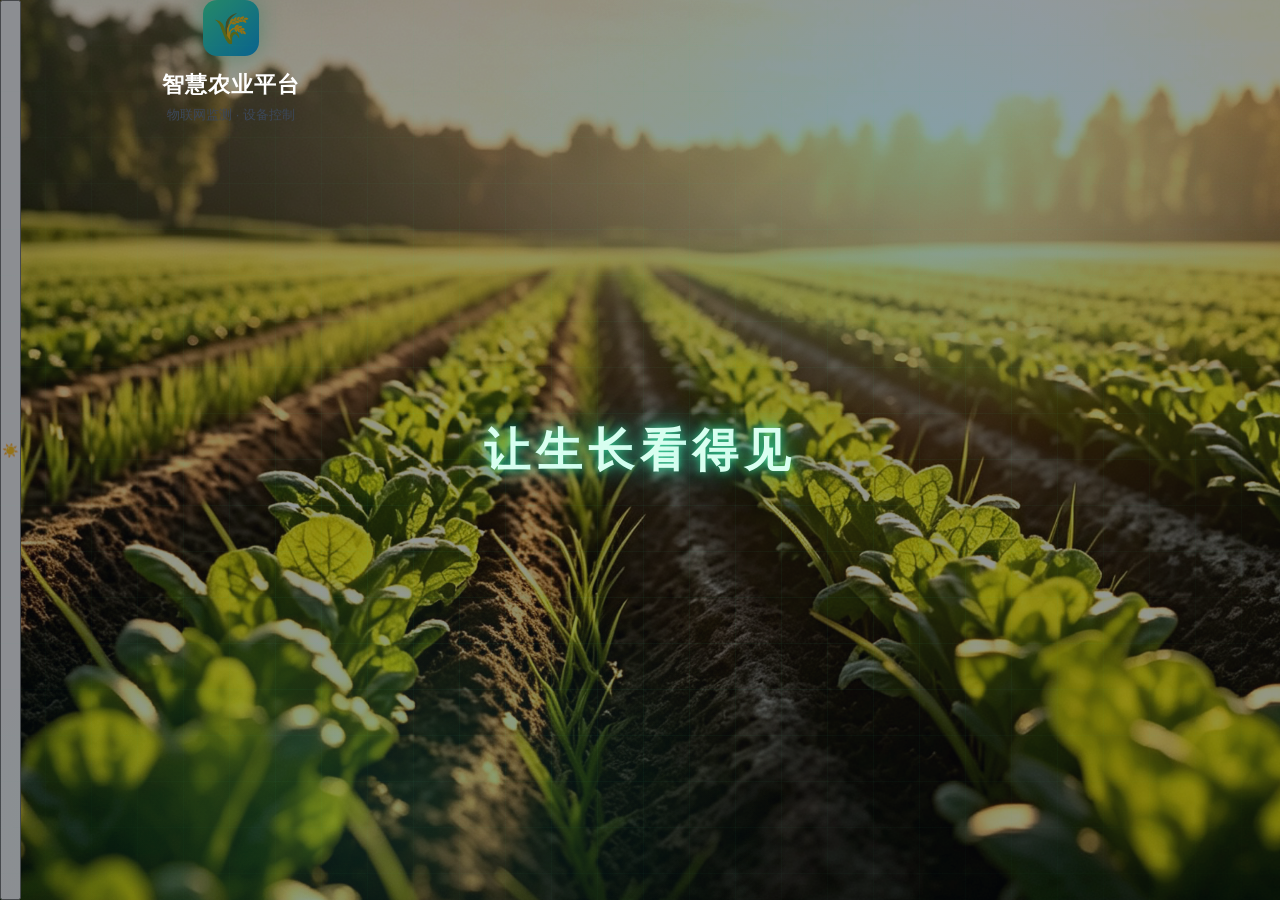
==== commit 50e5cc52: "增加处理日志功能" ====
--- a/frontend/alarm.html
+++ b/frontend/alarm.html
@@ -4,10 +4,6 @@
   <meta charset="UTF-8">
   <meta name="viewport" content="width=device-width, initial-scale=1.0">
   <title>告警管理 - 智慧农业平台</title>
-  <script>
-    // 提前应用主题，避免加载闪烁（FOUC）
-    try { document.documentElement.setAttribute('data-theme', localStorage.getItem('agri_theme') || 'dark'); } catch (e) {}
-  </script>
   <link rel="stylesheet" href="assets/css/style.css">
 </head>
 <body data-page="alarm">
@@ -32,20 +28,43 @@
               <div class="card-sub">当实测值越过阈值时，系统自动触发告警并通知</div>
             </div>
           </div>
-          <div class="form-row" style="max-width: 560px;">
+          <div class="form-row" style="max-width: 1120px;">
             <div class="form-group mb-0">
               <label class="form-label">土壤湿度下限（%）</label>
               <input type="number" class="form-control" id="humidityMin" min="0" max="100">
               <div class="form-hint">低于该值时触发「土壤湿度过低」告警</div>
             </div>
             <div class="form-group mb-0">
+              <label class="form-label">土壤湿度上限（%）</label>
+              <input type="number" class="form-control" id="humidityMax" min="0" max="100">
+              <div class="form-hint">高于该值时触发「土壤湿度过高」告警</div>
+            </div>
+            <div class="form-group mb-0">
+              <label class="form-label">温度下限（℃）</label>
+              <input type="number" class="form-control" id="tempMin" min="-20" max="80">
+              <div class="form-hint">低于该值时触发「温度过低」告警</div>
+            </div>
+            <div class="form-group mb-0">
               <label class="form-label">温度上限（℃）</label>
               <input type="number" class="form-control" id="tempMax" min="-20" max="80">
               <div class="form-hint">高于该值时触发「温度过高」告警</div>
             </div>
+            <div class="form-group mb-0">
+              <label class="form-label">亮度下限（lx）</label>
+              <input type="number" class="form-control" id="luxMin" min="0" max="2000">
+              <div class="form-hint">低于该值时触发「亮度过低」告警</div>
+            </div>
+            <div class="form-group mb-0">
+              <label class="form-label">亮度上限（lx）</label>
+              <input type="number" class="form-control" id="luxMax" min="0" max="5000">
+              <div class="form-hint">高于该值时触发「亮度过高」告警</div>
+            </div>
           </div>
           <div class="mt-16">
             <button class="btn btn-primary" id="saveThreshold">💾 保存阈值</button>
+            <button class="btn btn-outline" id="deleteHumidityThreshold">删除湿度阈值</button>
+            <button class="btn btn-outline" id="deleteTempThreshold">删除温度阈值</button>
+            <button class="btn btn-outline" id="deleteLuxThreshold">删除亮度阈值</button>
           </div>
         </div>
 
@@ -71,6 +90,9 @@
                   <th>当前值</th>
                   <th>等级</th>
                   <th>状态</th>
+                  <th>处理人</th>
+                  <th>处理时间</th>
+                  <th>处理日志</th>
                   <th>操作</th>
                 </tr>
               </thead>
@@ -82,6 +104,41 @@
     </div>
   </div>
 
+  <div class="modal-mask" id="handleAlarmModal">
+    <div class="modal">
+      <div class="modal-title">填写处理日志</div>
+      <div class="form-group">
+        <label class="form-label">处理人</label>
+        <div class="readonly-field" id="handlerNameText"></div>
+      </div>
+      <div class="form-group">
+        <label class="form-label">处理日志</label>
+        <textarea class="form-control" id="handleLogInput" rows="6" placeholder="请输入处理措施、复查结果或后续跟进事项"></textarea>
+        <div class="form-hint">处理日志会保存到该告警条目中，便于后续追溯。</div>
+      </div>
+      <div class="modal-actions">
+        <button class="btn btn-outline" id="cancelHandleAlarm">取消</button>
+        <button class="btn btn-primary" id="submitHandleAlarm">确认处理</button>
+      </div>
+    </div>
+  </div>
+
+  <div class="modal-mask" id="logDetailModal">
+    <div class="modal">
+      <div class="modal-title">处理日志</div>
+      <div class="alarm-log-meta">
+        <div><span>报警类型</span><b id="logDetailType">-</b></div>
+        <div><span>报警时间</span><b id="logDetailAlarmTime">-</b></div>
+        <div><span>处理人</span><b id="logDetailHandler">-</b></div>
+        <div><span>处理时间</span><b id="logDetailHandledAt">-</b></div>
+      </div>
+      <div class="alarm-log-detail" id="logDetailText"></div>
+      <div class="modal-actions">
+        <button class="btn btn-primary" id="closeLogDetail">关闭</button>
+      </div>
+    </div>
+  </div>
+
   <script src="assets/js/mock.js"></script>
   <script src="assets/js/api.js"></script>
   <script src="assets/js/layout.js"></script>
@@ -90,6 +147,21 @@
     Layout.init();
 
     var alarms = [];
+    var pendingAlarmId = null;
+
+    function escapeHtml(value) {
+      return String(value == null ? '' : value)
+        .replace(/&/g, '&amp;')
+        .replace(/</g, '&lt;')
+        .replace(/>/g, '&gt;')
+        .replace(/"/g, '&quot;')
+        .replace(/'/g, '&#39;');
+    }
+
+    function currentHandlerName() {
+      var user = Layout.getUser ? Layout.getUser() : {};
+      return user.name || user.username || '演示用户';
+    }
 
     /* ---------- 渲染告警列表 ---------- */
     function renderAlarms() {
@@ -104,25 +176,50 @@
           ? '<span class="badge badge-normal"><span class="dot"></span>已处理</span>'
           : '<span class="badge badge-alarm"><span class="dot"></span>未处理</span>';
         var action = a.status === '未处理'
-          ? '<button class="btn btn-sm btn-primary" data-id="' + a.id + '">标记处理</button>'
+          ? '<button class="btn btn-sm btn-primary handle-alarm-btn" data-id="' + a.id + '">标记处理</button>'
           : '<span class="text-muted">—</span>';
+        if (a.detectionRecordId) {
+          action = '<div class="flex gap-8">' +
+            '<a class="btn btn-sm btn-outline" href="camera.html?recordId=' + encodeURIComponent(a.detectionRecordId) + '">查看回放</a>' +
+            (a.status === '未处理'
+              ? '<button class="btn btn-sm btn-primary handle-alarm-btn" data-id="' + a.id + '">标记处理</button>'
+              : '') +
+            '</div>';
+        }
+        var handler = a.status === '已处理' && a.handler ? escapeHtml(a.handler) : '<span class="text-muted">-</span>';
+        var handledAt = a.status === '已处理' && a.handledAt ? escapeHtml(a.handledAt) : '<span class="text-muted">-</span>';
+        var log = (a.handleLog || '').trim();
+        var logSummary = '<span class="text-muted">-</span>';
+        if (log) {
+          var summary = log.length > 12 ? log.slice(0, 12) + '...' : log;
+          logSummary = '<button class="alarm-log-link" data-log-id="' + a.id + '">' + escapeHtml(summary) + '</button>';
+        }
 
         var tr = document.createElement('tr');
         tr.innerHTML =
-          '<td>' + a.time + '</td>' +
-          '<td>' + a.plotName + '</td>' +
-          '<td>' + a.type + '</td>' +
-          '<td>' + a.value + '</td>' +
+          '<td>' + escapeHtml(a.time) + '</td>' +
+          '<td>' + escapeHtml(a.plotName) + '</td>' +
+          '<td>' + escapeHtml(a.type) + '</td>' +
+          '<td>' + escapeHtml(a.value) + '</td>' +
           '<td>' + levelBadge + '</td>' +
           '<td>' + statusBadge + '</td>' +
+          '<td>' + handler + '</td>' +
+          '<td>' + handledAt + '</td>' +
+          '<td>' + logSummary + '</td>' +
           '<td>' + action + '</td>';
         body.appendChild(tr);
       });
 
       // 绑定「标记处理」
-      body.querySelectorAll('button[data-id]').forEach(function (btn) {
+      body.querySelectorAll('.handle-alarm-btn[data-id]').forEach(function (btn) {
         btn.addEventListener('click', function () {
-          handleAlarm(btn.getAttribute('data-id'));
+          openHandleAlarmModal(btn.getAttribute('data-id'));
+        });
+      });
+
+      body.querySelectorAll('.alarm-log-link[data-log-id]').forEach(function (btn) {
+        btn.addEventListener('click', function () {
+          openLogDetail(btn.getAttribute('data-log-id'));
         });
       });
 
@@ -141,43 +238,185 @@
       }
     }
 
+    function findAlarm(id) {
+      return alarms.filter(function (x) { return String(x.id) === String(id); })[0];
+    }
+
+    function openHandleAlarmModal(id) {
+      pendingAlarmId = id;
+      document.getElementById('handlerNameText').textContent = currentHandlerName();
+      document.getElementById('handleLogInput').value = '';
+      document.getElementById('handleAlarmModal').classList.add('show');
+      setTimeout(function () { document.getElementById('handleLogInput').focus(); }, 40);
+    }
+
+    function closeHandleAlarmModal() {
+      pendingAlarmId = null;
+      document.getElementById('handleAlarmModal').classList.remove('show');
+    }
+
     /* ---------- 标记处理 ---------- */
-    function handleAlarm(id) {
-      API.updateAlarmStatus(id, '已处理').then(function () {
-        var a = alarms.filter(function (x) { return x.id === id; })[0];
-        Toast.success('告警「' + (a ? a.type : id) + '」已标记为已处理');
-        renderAlarms();
-      });
+    function submitHandleAlarm() {
+      if (!pendingAlarmId) return;
+      var alarmId = pendingAlarmId;
+      var handler = currentHandlerName();
+      var handleLog = document.getElementById('handleLogInput').value.trim();
+      if (!handleLog) {
+        Toast.error('请填写处理日志');
+        return;
+      }
+
+      API.updateAlarmStatus(alarmId, '已处理', {
+        handler: handler,
+        handleLog: handleLog
+      }).then(function (res) {
+        if (res && res.code !== 0) {
+          Toast.error(res.msg || '处理失败');
+          return;
+        }
+        var a = findAlarm(alarmId);
+        closeHandleAlarmModal();
+        Toast.success('告警「' + (a ? a.type : alarmId) + '」已处理');
+        loadAlarms();
+      });
+    }
+
+    function openLogDetail(id) {
+      var a = findAlarm(id);
+      var text = a && a.handleLog ? a.handleLog : '暂无处理日志';
+      document.getElementById('logDetailType').textContent = a && a.type ? a.type : '-';
+      document.getElementById('logDetailAlarmTime').textContent = a && a.time ? a.time : '-';
+      document.getElementById('logDetailHandler').textContent = a && a.handler ? a.handler : '-';
+      document.getElementById('logDetailHandledAt').textContent = a && a.handledAt ? a.handledAt : '-';
+      document.getElementById('logDetailText').textContent = text;
+      document.getElementById('logDetailModal').classList.add('show');
+    }
+
+    function closeLogDetail() {
+      document.getElementById('logDetailModal').classList.remove('show');
     }
 
     /* ---------- 加载阈值 ---------- */
     function loadThresholds() {
       API.getThresholds().then(function (res) {
-        document.getElementById('humidityMin').value = res.data.humidityMin;
-        document.getElementById('tempMax').value = res.data.tempMax;
-      });
+        setValue('humidityMin', res.data.humidityMin);
+        setValue('humidityMax', res.data.humidityMax);
+        setValue('tempMin', res.data.tempMin);
+        setValue('tempMax', res.data.tempMax);
+        setValue('luxMin', res.data.luxMin);
+        setValue('luxMax', res.data.luxMax);
+      });
+    }
+
+    function setValue(id, value) {
+      document.getElementById(id).value = (value === null || value === undefined) ? '' : value;
+    }
+
+    function thresholdValue(id) {
+      var raw = document.getElementById(id).value.trim();
+      if (raw === '') return null;
+      var n = Number(raw);
+      return isNaN(n) ? NaN : n;
+    }
+
+    function clearThresholdGroup(group) {
+      if (group === 'humidity') {
+        setValue('humidityMin', null);
+        setValue('humidityMax', null);
+      } else if (group === 'temp') {
+        setValue('tempMin', null);
+        setValue('tempMax', null);
+      } else if (group === 'lux') {
+        setValue('luxMin', null);
+        setValue('luxMax', null);
+      }
+      saveThresholds(group);
     }
 
     /* ---------- 保存阈值 ---------- */
+    function saveThresholds(deletedGroup) {
+      var humidityMin = thresholdValue('humidityMin');
+      var humidityMax = thresholdValue('humidityMax');
+      var tempMin = thresholdValue('tempMin');
+      var tempMax = thresholdValue('tempMax');
+      var luxMin = thresholdValue('luxMin');
+      var luxMax = thresholdValue('luxMax');
+
+      if ([humidityMin, humidityMax, tempMin, tempMax, luxMin, luxMax].some(function (v) { return isNaN(v); })) {
+        Toast.error('阈值必须是数字，留空表示不启用该项');
+        return;
+      }
+      if (humidityMin !== null && humidityMax !== null && humidityMin > humidityMax) {
+        Toast.error('湿度下限不能大于湿度上限');
+        return;
+      }
+      if (tempMin !== null && tempMax !== null && tempMin > tempMax) {
+        Toast.error('温度下限不能大于温度上限');
+        return;
+      }
+      if (luxMin !== null && luxMax !== null && luxMin > luxMax) {
+        Toast.error('亮度下限不能大于亮度上限');
+        return;
+      }
+
+      API.saveThresholds({
+        humidityMin: humidityMin,
+        humidityMax: humidityMax,
+        tempMin: tempMin,
+        tempMax: tempMax,
+        luxMin: luxMin,
+        luxMax: luxMax
+      }).then(function (res) {
+        if (res && res.code !== 0) {
+          Toast.error(res.msg || '保存失败');
+          return;
+        }
+        if (deletedGroup) {
+          var label = deletedGroup === 'humidity' ? '湿度' : (deletedGroup === 'temp' ? '温度' : '亮度');
+          Toast.success(label + '阈值已删除');
+        } else {
+          Toast.success('阈值已保存');
+        }
+      });
+    }
+
     document.getElementById('saveThreshold').addEventListener('click', function () {
-      var humidityMin = parseInt(document.getElementById('humidityMin').value, 10);
-      var tempMax = parseInt(document.getElementById('tempMax').value, 10);
-
-      if (isNaN(humidityMin) || isNaN(tempMax)) {
-        Toast.error('请填写完整的阈值数值');
-        return;
-      }
-
-      API.saveThresholds({ humidityMin: humidityMin, tempMax: tempMax }).then(function () {
-        Toast.success('阈值已保存：湿度下限 ' + humidityMin + '%，温度上限 ' + tempMax + '℃');
-      });
-    });
+      saveThresholds();
+    });
+    document.getElementById('deleteHumidityThreshold').addEventListener('click', function () {
+      clearThresholdGroup('humidity');
+    });
+    document.getElementById('deleteTempThreshold').addEventListener('click', function () {
+      clearThresholdGroup('temp');
+    });
+    document.getElementById('deleteLuxThreshold').addEventListener('click', function () {
+      clearThresholdGroup('lux');
+    });
+    document.getElementById('cancelHandleAlarm').addEventListener('click', closeHandleAlarmModal);
+    document.getElementById('submitHandleAlarm').addEventListener('click', submitHandleAlarm);
+    document.getElementById('closeLogDetail').addEventListener('click', closeLogDetail);
+    document.getElementById('handleAlarmModal').addEventListener('click', function (e) {
+      if (e.target === this) closeHandleAlarmModal();
+    });
+    document.getElementById('logDetailModal').addEventListener('click', function (e) {
+      if (e.target === this) closeLogDetail();
+    });
+    document.addEventListener('keydown', function (e) {
+      if (e.key === 'Escape') {
+        closeHandleAlarmModal();
+        closeLogDetail();
+      }
+    });
+
+    function loadAlarms() {
+      API.getAlarms().then(function (res) {
+        alarms = res.data;
+        renderAlarms();
+      });
+    }
 
     /* ---------- 初始化 ---------- */
-    API.getAlarms().then(function (res) {
-      alarms = res.data;
-      renderAlarms();
-    });
+    loadAlarms();
     loadThresholds();
   </script>
 </body>
--- a/frontend/assets/css/style.css
+++ b/frontend/assets/css/style.css
@@ -43,26 +43,6 @@
 
   --radius: 12px;
   --radius-sm: 8px;
-}
-
-/* ==========================================================================
-   浅色主题（<html data-theme="light">）
-   覆盖中性色与阴影为浅色系；主色（霓虹绿/青）保持不变，仅微调文字对比度
-   ========================================================================== */
-:root[data-theme="light"] {
-  /* 中性色（浅色体系） */
-  --bg: #eef2f7;                           /* 浅灰蓝底 */
-  --card: rgba(255, 255, 255, .82);        /* 白色玻璃拟态卡片 */
-  --card-solid: #ffffff;
-  --border: rgba(15, 23, 42, .12);
-  --text: #1e293b;
-  --text-secondary: #475569;
-  --text-muted: #94a3b8;
-
-  /* 阴影（浅色下更柔和） */
-  --shadow-sm: 0 1px 2px rgba(15, 23, 42, .06);
-  --shadow: 0 2px 8px rgba(15, 23, 42, .08);
-  --shadow-lg: 0 12px 32px rgba(15, 23, 42, .14);
 }
 
 * { margin: 0; padding: 0; box-sizing: border-box; }
@@ -491,6 +471,7 @@
 .badge-alarm   { background: rgba(248, 113, 113, .14); color: #f87171; }
 .badge-warning { background: rgba(251, 191, 36, .14); color: #fbbf24; }
 .badge-normal  { background: rgba(52, 211, 153, .14); color: #4ade80; }
+.badge-info    { background: rgba(56, 189, 248, .14); color: #38bdf8; }
 
 /* ==========================================================================
    表格
@@ -551,6 +532,22 @@
 
 .form-control::placeholder { color: var(--text-muted); }
 
+textarea.form-control {
+  min-height: 120px;
+  resize: vertical;
+}
+
+.readonly-field {
+  width: 100%;
+  min-height: 40px;
+  padding: 10px 12px;
+  border: 1px solid var(--border);
+  border-radius: var(--radius-sm);
+  background: rgba(15, 23, 42, .38);
+  color: var(--text-secondary);
+  line-height: 20px;
+}
+
 select.form-control { cursor: pointer; }
 select.form-control option { background: var(--card-solid); color: var(--text); }
 
@@ -558,6 +555,23 @@
 .form-row > * { flex: 1; }
 
 .form-hint { font-size: 12px; color: var(--text-muted); margin-top: 4px; }
+
+.camera-fields {
+  display: none;
+  padding: 12px;
+  margin-bottom: 14px;
+  border-radius: 8px;
+  border: 1px solid rgba(148, 163, 184, .14);
+  background: rgba(15, 23, 42, .45);
+}
+
+.device-row {
+  flex-wrap: wrap;
+}
+
+.device-row .camera-fields {
+  flex: 0 0 100%;
+}
 
 /* ==========================================================================
    开关组件（设备控制用）
@@ -641,6 +655,9 @@
 .metric-big .unit { font-size: 16px; color: var(--text-muted); margin-left: 4px; }
 .metric-big .label { font-size: 13px; color: var(--text-secondary); margin-top: 4px; }
 
+/* 数据监测：状态总览指标框（按设备类型动态数量） */
+.metric-grid { grid-template-columns: repeat(auto-fit, minmax(220px, 1fr)); }
+
 /* ==========================================================================
    地块卡片（数据总览用，预留给同伴）
    ========================================================================== */
@@ -788,6 +805,15 @@
   flex-wrap: wrap;
 }
 
+/* RAG 检索命中的参考资料来源 */
+.msg-sources {
+  font-size: 12px;
+  color: var(--text-secondary);
+  margin-top: 4px;
+  max-width: 78%;
+  margin-left: 42px; /* 与 bot 气泡文字左侧对齐（32px 头像 + 10px gap） */
+}
+
 /* 打字中动画 */
 .typing { display: inline-flex; gap: 4px; padding: 4px 2px; }
 .typing span {
@@ -804,8 +830,7 @@
    ========================================================================== */
 .login-page {
   min-height: 100vh;
-  display: grid;
-  place-items: center;
+  display: flex;
   background: url('../../image/登陆背景图片.png') center / cover no-repeat;
   position: relative;
   overflow: hidden;
@@ -815,7 +840,7 @@
   content: "";
   position: absolute;
   inset: 0;
-  background: rgba(3, 8, 18, .5);
+  background: rgba(3, 8, 18, .42);
 }
 
 .login-page::after {
@@ -828,49 +853,12 @@
   pointer-events: none;
 }
 
-/* 左右两栏布局：左侧品牌 + 标语，右侧登录面板（面板常驻，不延迟登场） */
-.login-layout {
-  position: relative;
-  z-index: 2;
-  width: 100%;
-  max-width: 1120px;
-  padding: 48px;
-  display: grid;
-  grid-template-columns: 1.1fr 1fr;
-  gap: 64px;
-  align-items: center;
-}
-
-.login-left {
-  display: flex;
-  flex-direction: column;
-  justify-content: center;
-}
-
-.login-brand {
-  text-align: left;
-  margin-bottom: 28px;
-}
-
-.login-brand .logo-big {
-  width: 60px; height: 60px;
-  margin: 0 0 18px;
-  border-radius: 16px;
-  background: linear-gradient(135deg, #3ee6a5, #0ea5e9);
-  box-shadow: 0 0 26px rgba(52, 211, 153, .5);
-  display: grid; place-items: center;
-  font-size: 32px;
-}
-
-.login-brand h1 { font-size: 34px; color: #fff; letter-spacing: 2px; }
-.login-brand p { font-size: 15px; color: var(--text-secondary); margin-top: 10px; }
-
 .login-panel {
   position: relative;
   z-index: 1;
   width: 100%;
-  max-width: 440px;
-  justify-self: center;
+  max-width: 420px;
+  margin: auto;
   padding: 40px;
   background: rgba(10, 16, 30, .82);
   backdrop-filter: blur(20px);
@@ -879,6 +867,24 @@
   border-radius: 20px;
   box-shadow: 0 24px 80px rgba(0, 0, 0, .6), 0 0 60px rgba(52, 211, 153, .1);
 }
+
+.login-brand {
+  text-align: center;
+  margin-bottom: 28px;
+}
+
+.login-brand .logo-big {
+  width: 56px; height: 56px;
+  margin: 0 auto 14px;
+  border-radius: 14px;
+  background: linear-gradient(135deg, #3ee6a5, #0ea5e9);
+  box-shadow: 0 0 26px rgba(52, 211, 153, .5);
+  display: grid; place-items: center;
+  font-size: 30px;
+}
+
+.login-brand h1 { font-size: 22px; color: #fff; letter-spacing: 1px; }
+.login-brand p { font-size: 13px; color: var(--text-muted); margin-top: 6px; }
 
 .login-role { display: flex; gap: 10px; margin-bottom: 20px; }
 
@@ -928,20 +934,26 @@
    分层：背景网格/扫描/粒子 → 面板流光/呼吸 → 表单/按钮 → 转场
    ========================================================================== */
 
-/* --- 层级调整 --- */
+/* --- 层级调整：面板提到最上，标语层盖在最顶 --- */
 .login-panel { z-index: 2; }
 
-/* --- 左侧标语（艺术字，常驻，逐字浮现不淡出） --- */
+/* --- 开场标语（艺术字，先显现后淡出） --- */
 .login-slogan {
-  margin-top: 12px;
+  position: absolute;
+  inset: 0;
+  z-index: 3;
+  display: flex;
+  align-items: center;
+  justify-content: center;
+  padding: 0 24px;
   pointer-events: none;
 }
 .login-slogan .slogan-text {
-  font-size: clamp(34px, 4.5vw, 52px);
+  font-size: clamp(28px, 5vw, 46px);
   font-weight: 700;
   letter-spacing: 6px;
-  line-height: 1.4;
-  text-align: left;
+  line-height: 1.5;
+  text-align: center;
   color: #d9fff0;
   text-shadow:
     0 0 8px rgba(52, 211, 153, .9),
@@ -956,6 +968,12 @@
 @keyframes slogan-ch-in {
   from { opacity: 0; transform: translateY(22px) scale(.8); filter: blur(8px); }
   to   { opacity: 1; transform: translateY(0) scale(1); filter: blur(0); }
+}
+.login-slogan.out {
+  animation: slogan-out .65s var(--ease-out) forwards;
+}
+@keyframes slogan-out {
+  to { opacity: 0; transform: scale(1.08); filter: blur(12px); }
 }
 
 /* --- 特效容器（背景层，位于蒙层与面板之间） --- */
@@ -1127,6 +1145,94 @@
 }
 @keyframes login-btn-spin { to { transform: rotate(360deg); } }
 
+/* ==========================================================================
+   全局加载动画
+   ========================================================================== */
+.page-loader {
+  position: fixed;
+  inset: 0;
+  z-index: 260;
+  display: flex;
+  align-items: center;
+  justify-content: center;
+  padding: 24px;
+  background: rgba(6, 11, 22, .52);
+  backdrop-filter: blur(5px);
+  -webkit-backdrop-filter: blur(5px);
+  opacity: 0;
+  pointer-events: none;
+  transition: opacity .18s ease;
+}
+
+.page-loader.show {
+  opacity: 1;
+  pointer-events: auto;
+}
+
+.page-loader-panel {
+  width: min(220px, calc(100vw - 48px));
+  min-height: 128px;
+  display: flex;
+  flex-direction: column;
+  align-items: center;
+  justify-content: center;
+  gap: 16px;
+  border: 1px solid rgba(52, 211, 153, .24);
+  border-radius: 8px;
+  background: rgba(14, 23, 40, .9);
+  box-shadow: 0 18px 46px rgba(0, 0, 0, .42), inset 0 0 0 1px rgba(255, 255, 255, .03);
+}
+
+.page-loader-spinner {
+  position: relative;
+  width: 50px;
+  height: 50px;
+}
+
+.page-loader-spinner span {
+  position: absolute;
+  inset: 0;
+  border-radius: 50%;
+  border: 2px solid transparent;
+  animation: page-loader-spin 1s linear infinite;
+}
+
+.page-loader-spinner span:nth-child(1) {
+  border-top-color: var(--primary);
+  border-right-color: rgba(52, 211, 153, .52);
+}
+
+.page-loader-spinner span:nth-child(2) {
+  inset: 7px;
+  border-left-color: var(--cyan);
+  border-bottom-color: rgba(34, 211, 238, .45);
+  animation-duration: 1.35s;
+  animation-direction: reverse;
+}
+
+.page-loader-spinner span:nth-child(3) {
+  inset: 17px;
+  border-top-color: var(--warning);
+  animation-duration: .8s;
+}
+
+.page-loader-text {
+  width: 100%;
+  min-height: 18px;
+  padding: 0 14px;
+  text-align: center;
+  font-size: 12px;
+  line-height: 18px;
+  color: var(--text-secondary);
+  white-space: nowrap;
+  overflow: hidden;
+  text-overflow: ellipsis;
+}
+
+@keyframes page-loader-spin {
+  to { transform: rotate(360deg); }
+}
+
 /* --- 登录成功转场：面板上浮淡出 --- */
 .login-page.success .login-panel {
   animation: login-panel-out .5s var(--ease-out) forwards;
@@ -1171,6 +1277,68 @@
 .modal-title { font-size: 16px; font-weight: 700; color: var(--text); margin-bottom: 18px; }
 .modal-actions { display: flex; justify-content: flex-end; gap: 10px; margin-top: 20px; }
 
+.alarm-log-link {
+  max-width: 128px;
+  border: 0;
+  padding: 0;
+  background: transparent;
+  color: var(--cyan);
+  font: inherit;
+  cursor: pointer;
+  text-align: left;
+  white-space: nowrap;
+  overflow: hidden;
+  text-overflow: ellipsis;
+}
+
+.alarm-log-link:hover { color: var(--primary); }
+
+.alarm-log-meta {
+  display: grid;
+  grid-template-columns: repeat(2, minmax(0, 1fr));
+  gap: 10px;
+  margin-bottom: 12px;
+}
+
+.alarm-log-meta div {
+  min-width: 0;
+  padding: 10px 12px;
+  border: 1px solid var(--border);
+  border-radius: 8px;
+  background: rgba(15, 23, 42, .38);
+}
+
+.alarm-log-meta span {
+  display: block;
+  margin-bottom: 4px;
+  font-size: 12px;
+  color: var(--text-muted);
+}
+
+.alarm-log-meta b {
+  display: block;
+  color: var(--text);
+  font-size: 13px;
+  font-weight: 600;
+  white-space: nowrap;
+  overflow: hidden;
+  text-overflow: ellipsis;
+}
+
+.alarm-log-detail {
+  min-height: 96px;
+  max-height: 320px;
+  overflow: auto;
+  padding: 14px;
+  border: 1px solid var(--border);
+  border-radius: 8px;
+  background: rgba(6, 11, 22, .42);
+  color: var(--text);
+  line-height: 1.7;
+  white-space: pre-wrap;
+  word-break: break-word;
+}
+
 /* ==========================================================================
    Toast 轻提示
    ========================================================================== */
@@ -1374,7 +1542,13 @@
   box-shadow: 0 0 8px var(--primary);
 }
 
-/* ---------- 登录页：视图切换淡入 ---------- */
+/* ---------- 登录页：面板入场 + 视图切换淡入 ---------- */
+.login-panel { opacity: 0; visibility: hidden; }
+.login-panel.show { visibility: visible; animation: panel-in .6s var(--ease-out) both; }
+@keyframes panel-in {
+  from { opacity: 0; transform: translateY(24px) scale(.97); }
+  to   { opacity: 1; transform: translateY(0) scale(1); }
+}
 #loginView, #registerView { animation: view-in .32s var(--ease-out); }
 @keyframes view-in {
   from { opacity: 0; transform: translateX(30px); }
@@ -1386,6 +1560,49 @@
   to   { opacity: 1; transform: translateX(0); }
 }
 
+/* ==========================================================================
+   智能问答：历史对话栏目
+   ========================================================================== */
+.chat-layout { display: flex; gap: 16px; align-items: flex-start; }
+.conv-panel {
+  width: 250px;
+  flex-shrink: 0;
+  background: var(--card);
+  border: 1px solid var(--border);
+  border-radius: var(--radius);
+  padding: 12px;
+}
+.conv-panel .btn-block { width: 100%; display: block; }
+.conv-list { margin-top: 10px; max-height: 540px; overflow-y: auto; }
+.conv-item {
+  padding: 10px 12px;
+  border-radius: var(--radius-sm);
+  cursor: pointer;
+  margin-bottom: 6px;
+  border: 1px solid transparent;
+}
+.conv-item:hover { background: var(--bg); }
+.conv-item.active { background: var(--bg); border-color: var(--primary); }
+.conv-title { font-size: 13px; font-weight: 600; overflow: hidden; text-overflow: ellipsis; white-space: nowrap; }
+.conv-meta { font-size: 11px; color: var(--text-muted); margin-top: 2px; }
+.conv-head { display: flex; align-items: center; justify-content: space-between; gap: 8px; }
+.conv-del {
+  border: none;
+  background: transparent;
+  cursor: pointer;
+  color: var(--text-muted);
+  font-size: 12px;
+  padding: 2px 6px;
+  border-radius: 4px;
+  flex-shrink: 0;
+}
+.conv-del:hover { color: var(--danger); background: rgba(220, 38, 38, .08); }
+.conv-empty { font-size: 12px; color: var(--text-muted); text-align: center; padding: 20px 0; }
+.chat-main { flex: 1; min-width: 0; }
+@media (max-width: 860px) {
+  .chat-layout { flex-direction: column; }
+  .conv-panel { width: 100%; }
+}
 /* ==========================================================================
    天气预报（数据总览用）
    ========================================================================== */
@@ -1428,6 +1645,1171 @@
 .weather-day .wd-icon { font-size: 22px; margin: 6px 0 4px; }
 .weather-day .wd-text { font-size: 11px; color: var(--text-muted); }
 .weather-day .wd-temp { font-size: 12px; font-weight: 600; color: var(--text); margin-top: 2px; }
+
+/* ==========================================================================
+   视频监控
+   ========================================================================== */
+.camera-page {
+  max-width: 1760px;
+}
+
+.camera-head {
+  display: flex;
+  align-items: flex-end;
+  justify-content: space-between;
+  gap: 18px;
+  margin-bottom: 16px;
+}
+
+.camera-sub {
+  margin-top: -8px;
+  color: var(--text-muted);
+  font-size: 12px;
+}
+
+.camera-actions {
+  display: flex;
+  align-items: center;
+  justify-content: flex-end;
+  gap: 10px;
+  flex-wrap: wrap;
+}
+
+.camera-actions select {
+  width: min(420px, 48vw);
+}
+
+.camera-layout {
+  display: grid;
+  grid-template-columns: minmax(0, 1fr) 340px;
+  gap: 18px;
+}
+
+.camera-view,
+.camera-panel {
+  border-radius: 10px;
+  border: 1px solid rgba(148, 163, 184, .16);
+  background:
+    linear-gradient(180deg, rgba(34, 211, 238, .06), transparent 42%),
+    rgba(15, 23, 42, .72);
+  box-shadow: var(--shadow-sm);
+}
+
+.camera-view {
+  padding: 14px;
+}
+
+.camera-screen {
+  position: relative;
+  min-height: 620px;
+  height: calc(100vh - 220px);
+  overflow: hidden;
+  border-radius: 8px;
+  background:
+    linear-gradient(rgba(148, 163, 184, .05) 1px, transparent 1px),
+    linear-gradient(90deg, rgba(148, 163, 184, .05) 1px, transparent 1px),
+    #020617;
+  background-size: 40px 40px;
+}
+
+.camera-screen img {
+  width: 100%;
+  height: 100%;
+  display: block;
+  object-fit: contain;
+  background: #020617;
+}
+
+.camera-placeholder {
+  position: absolute;
+  inset: 0;
+  display: grid;
+  place-content: center;
+  gap: 10px;
+  text-align: center;
+  padding: 28px;
+  background:
+    radial-gradient(circle at 50% 42%, rgba(34, 211, 238, .12), transparent 34%),
+    rgba(2, 6, 23, .88);
+}
+
+.placeholder-title {
+  font-size: 18px;
+  font-weight: 800;
+  color: var(--text);
+}
+
+.placeholder-sub {
+  max-width: 460px;
+  color: var(--text-secondary);
+  font-size: 13px;
+  line-height: 1.7;
+}
+
+.camera-hud {
+  position: absolute;
+  left: 14px;
+  top: 14px;
+  display: inline-flex;
+  align-items: center;
+  gap: 8px;
+  padding: 7px 10px;
+  border-radius: 8px;
+  border: 1px solid rgba(52, 211, 153, .28);
+  background: rgba(2, 6, 23, .62);
+  color: #d8fff0;
+  font-size: 12px;
+  font-weight: 800;
+  letter-spacing: 1px;
+}
+
+.live-dot {
+  width: 8px;
+  height: 8px;
+  border-radius: 999px;
+  background: #ef4444;
+  box-shadow: 0 0 12px rgba(239, 68, 68, .9);
+  animation: live-pulse 1.2s ease-in-out infinite;
+}
+
+@keyframes live-pulse {
+  0%, 100% { opacity: .55; }
+  50% { opacity: 1; }
+}
+
+.camera-side {
+  display: grid;
+  gap: 14px;
+  align-content: start;
+}
+
+.camera-panel {
+  padding: 16px;
+}
+
+.camera-info-grid {
+  display: grid;
+  gap: 8px;
+  margin-top: 12px;
+}
+
+.camera-info-grid div {
+  padding: 10px;
+  border-radius: 8px;
+  border: 1px solid rgba(148, 163, 184, .13);
+  background: rgba(15, 23, 42, .62);
+}
+
+.camera-info-grid span,
+.camera-info-grid b {
+  display: block;
+}
+
+.camera-info-grid span {
+  color: var(--text-muted);
+  font-size: 11px;
+}
+
+.camera-info-grid b {
+  margin-top: 5px;
+  color: var(--text);
+  font-size: 13px;
+  word-break: break-all;
+}
+
+.detection-settings {
+  display: grid;
+  gap: 12px;
+}
+
+.switch-row {
+  display: flex;
+  align-items: center;
+  gap: 10px;
+  color: var(--text);
+  font-size: 13px;
+  font-weight: 700;
+}
+
+.switch-row input {
+  width: 18px;
+  height: 18px;
+  accent-color: #22c55e;
+}
+
+.detection-form {
+  display: grid;
+  grid-template-columns: 1fr 1fr;
+  gap: 10px;
+}
+
+.detection-form label {
+  display: grid;
+  gap: 6px;
+  min-width: 0;
+}
+
+.detection-form span {
+  color: var(--text-muted);
+  font-size: 11px;
+}
+
+.camera-records {
+  margin-top: 18px;
+  border-radius: 10px;
+  border: 1px solid rgba(148, 163, 184, .16);
+  background: rgba(15, 23, 42, .72);
+  box-shadow: var(--shadow-sm);
+  padding: 16px;
+}
+
+.camera-records .card-header {
+  margin-bottom: 14px;
+}
+
+.camera-records input[type="date"] {
+  width: 160px;
+}
+
+.detection-record-list {
+  display: grid;
+  gap: 10px;
+}
+
+.empty-state {
+  display: grid;
+  min-height: 92px;
+  place-items: center;
+  border-radius: 8px;
+  border: 1px dashed rgba(148, 163, 184, .2);
+  color: var(--text-muted);
+  font-size: 13px;
+}
+
+.detection-record {
+  display: grid;
+  grid-template-columns: 148px minmax(0, 1fr) auto;
+  align-items: center;
+  gap: 14px;
+  padding: 10px;
+  border-radius: 8px;
+  border: 1px solid rgba(148, 163, 184, .14);
+  background: rgba(2, 6, 23, .28);
+}
+
+.record-thumb {
+  position: relative;
+  width: 148px;
+  aspect-ratio: 16 / 9;
+  overflow: hidden;
+  border: 1px solid rgba(34, 211, 238, .24);
+  border-radius: 8px;
+  background: #020617;
+  color: var(--text);
+  cursor: pointer;
+}
+
+.record-thumb img {
+  width: 100%;
+  height: 100%;
+  display: block;
+  object-fit: cover;
+}
+
+.record-thumb span {
+  position: absolute;
+  inset: auto 8px 8px auto;
+  padding: 4px 8px;
+  border-radius: 6px;
+  background: rgba(2, 6, 23, .72);
+  font-size: 12px;
+  font-weight: 800;
+}
+
+.record-main {
+  min-width: 0;
+}
+
+.record-title {
+  color: var(--text);
+  font-size: 14px;
+  font-weight: 800;
+  overflow: hidden;
+  text-overflow: ellipsis;
+  white-space: nowrap;
+}
+
+.record-meta {
+  margin-top: 5px;
+  color: var(--text-muted);
+  font-size: 12px;
+}
+
+.record-tags {
+  display: flex;
+  flex-wrap: wrap;
+  gap: 8px;
+  margin-top: 9px;
+}
+
+.detection-modal {
+  max-width: min(960px, calc(100vw - 32px));
+}
+
+.detection-modal .modal-header {
+  display: flex;
+  align-items: flex-start;
+  justify-content: space-between;
+  gap: 16px;
+  margin-bottom: 14px;
+}
+
+.detection-modal .modal-title {
+  margin-bottom: 4px;
+}
+
+.modal-sub {
+  color: var(--text-muted);
+  font-size: 12px;
+}
+
+.modal-close {
+  width: 34px;
+  height: 34px;
+  border: 1px solid rgba(148, 163, 184, .2);
+  border-radius: 8px;
+  background: rgba(15, 23, 42, .72);
+  color: var(--text);
+  font-size: 20px;
+  cursor: pointer;
+}
+
+.detection-modal video {
+  width: 100%;
+  max-height: 70vh;
+  display: block;
+  border-radius: 8px;
+  background: #020617;
+}
+
+@media (max-width: 1080px) {
+  .camera-layout {
+    grid-template-columns: 1fr;
+  }
+  .camera-screen {
+    min-height: 460px;
+  }
+}
+
+@media (max-width: 760px) {
+  .camera-head {
+    align-items: stretch;
+    flex-direction: column;
+  }
+  .camera-actions {
+    justify-content: flex-start;
+  }
+  .camera-actions select {
+    width: 100%;
+  }
+  .detection-record {
+    grid-template-columns: 1fr;
+  }
+  .record-thumb {
+    width: 100%;
+  }
+  .camera-records .card-header {
+    align-items: stretch;
+    flex-direction: column;
+  }
+  .camera-records input[type="date"] {
+    width: 100%;
+  }
+}
+
+/* ==========================================================================
+   重庆巡田地图
+   ========================================================================== */
+.map-page {
+  max-width: 1760px;
+}
+
+.map-ops {
+  display: flex;
+  align-items: flex-end;
+  justify-content: space-between;
+  gap: 18px;
+  margin-bottom: 16px;
+}
+
+.map-page-sub {
+  margin-top: -8px;
+  color: var(--text-muted);
+  font-size: 12px;
+}
+
+.map-actions {
+  display: flex;
+  align-items: center;
+  gap: 10px;
+  flex-wrap: wrap;
+  justify-content: flex-end;
+}
+
+.icon-toggle {
+  height: 34px;
+  display: inline-flex;
+  align-items: center;
+  gap: 8px;
+  padding: 0 12px;
+  border: 1px solid rgba(148, 163, 184, .2);
+  border-radius: 8px;
+  color: var(--text-secondary);
+  background: rgba(15, 23, 42, .72);
+  cursor: pointer;
+  transition: border-color .18s ease, color .18s ease, background .18s ease;
+}
+
+.icon-toggle.active {
+  color: #d8fff0;
+  border-color: rgba(52, 211, 153, .45);
+  background: rgba(52, 211, 153, .12);
+}
+
+.toggle-dot {
+  width: 9px;
+  height: 9px;
+  border-radius: 999px;
+  background: var(--text-muted);
+}
+
+.icon-toggle.active .toggle-dot {
+  background: var(--primary);
+  box-shadow: 0 0 12px rgba(52, 211, 153, .85);
+}
+
+.mode-switch {
+  height: 34px;
+  display: inline-flex;
+  align-items: center;
+  padding: 3px;
+  border: 1px solid rgba(148, 163, 184, .18);
+  border-radius: 8px;
+  background: rgba(15, 23, 42, .72);
+}
+
+.mode-switch button {
+  height: 26px;
+  padding: 0 10px;
+  border: 0;
+  border-radius: 6px;
+  background: transparent;
+  color: var(--text-secondary);
+  font-size: 12px;
+  cursor: pointer;
+}
+
+.mode-switch button.active {
+  color: #d8fff0;
+  background: linear-gradient(135deg, rgba(52, 211, 153, .22), rgba(34, 211, 238, .16));
+  box-shadow: inset 0 0 0 1px rgba(52, 211, 153, .26);
+}
+
+.map-workspace {
+  display: grid;
+  grid-template-columns: minmax(0, 1fr) 360px;
+  gap: 18px;
+  align-items: stretch;
+}
+
+.cq-map-shell {
+  min-height: 680px;
+  border-radius: 10px;
+  border: 1px solid rgba(148, 163, 184, .16);
+  background:
+    linear-gradient(180deg, rgba(34, 211, 238, .08), transparent 45%),
+    rgba(6, 13, 24, .7);
+  box-shadow: var(--shadow-lg);
+  overflow: hidden;
+}
+
+.cq-map {
+  position: relative;
+  width: 100%;
+  min-height: 680px;
+  height: calc(100vh - 210px);
+  overflow: hidden;
+  background:
+    linear-gradient(140deg, rgba(11, 43, 41, .95), rgba(10, 21, 34, .96) 44%, rgba(33, 51, 28, .92)),
+    radial-gradient(circle at 50% 48%, rgba(52, 211, 153, .16), transparent 36%);
+}
+
+.cq-terrain {
+  position: absolute;
+  inset: 0;
+  width: 100%;
+  height: 100%;
+  filter: drop-shadow(0 18px 38px rgba(0, 0, 0, .45));
+}
+
+.cq-boundary {
+  fill: url(#landGlow);
+  stroke: rgba(125, 211, 252, .28);
+  stroke-width: 2.4;
+}
+
+.cq-ridge,
+.cq-road,
+.cq-river {
+  fill: none;
+  stroke-linecap: round;
+}
+
+.cq-ridge {
+  stroke: rgba(187, 247, 208, .18);
+  stroke-width: 10;
+}
+
+.ridge-b {
+  stroke: rgba(253, 230, 138, .15);
+  stroke-width: 8;
+}
+
+.cq-river {
+  stroke: url(#riverGlow);
+  stroke-width: 14;
+  opacity: .66;
+  filter: drop-shadow(0 0 12px rgba(34, 211, 238, .45));
+}
+
+.river-b {
+  stroke-width: 9;
+  opacity: .5;
+}
+
+.cq-road {
+  stroke: rgba(226, 232, 240, .18);
+  stroke-width: 3;
+  stroke-dasharray: 8 14;
+}
+
+.road-b {
+  stroke: rgba(253, 230, 138, .2);
+  stroke-width: 2;
+}
+
+.map-grid-lines {
+  position: absolute;
+  inset: 0;
+  background-image:
+    linear-gradient(rgba(148, 163, 184, .06) 1px, transparent 1px),
+    linear-gradient(90deg, rgba(148, 163, 184, .06) 1px, transparent 1px);
+  background-size: 48px 48px;
+  opacity: .55;
+  pointer-events: none;
+}
+
+.map-scan {
+  position: absolute;
+  left: -20%;
+  right: -20%;
+  top: 0;
+  height: 160px;
+  background: linear-gradient(180deg, transparent, rgba(34, 211, 238, .11), transparent);
+  animation: map-scan 9s linear infinite;
+  pointer-events: none;
+}
+
+@keyframes map-scan {
+  from { transform: translateY(-180px); }
+  to { transform: translateY(760px); }
+}
+
+.map-label {
+  position: absolute;
+  color: rgba(219, 234, 254, .52);
+  font-size: 12px;
+  letter-spacing: 1px;
+  pointer-events: none;
+  text-shadow: 0 0 12px rgba(15, 23, 42, .9);
+}
+
+.city-a { left: 59%; top: 47%; transform: rotate(-7deg); }
+.city-b { left: 29%; top: 44%; transform: rotate(8deg); }
+.city-c { left: 48%; top: 36%; color: rgba(167, 243, 208, .82); }
+
+.field-layer,
+.add-slot-layer {
+  position: absolute;
+  inset: 0;
+}
+
+.cq-field,
+.map-add-slot {
+  position: absolute;
+  transform: translate(-50%, -50%);
+}
+
+.cq-field {
+  min-width: 94px;
+  min-height: 62px;
+  border: 0;
+  border-radius: 10px;
+  background: transparent;
+  cursor: pointer;
+  color: var(--text);
+  filter: drop-shadow(0 10px 18px rgba(0, 0, 0, .36));
+  transition: transform .18s ease, filter .18s ease;
+}
+
+.cq-field:hover,
+.cq-field.selected {
+  transform: translate(-50%, -50%) scale(1.06);
+  filter: drop-shadow(0 14px 24px rgba(0, 0, 0, .44)) drop-shadow(0 0 14px rgba(52, 211, 153, .28));
+}
+
+.soil-bed {
+  position: absolute;
+  inset: 7px 2px 10px;
+  border-radius: 48% 54% 42% 50%;
+  background:
+    repeating-linear-gradient(12deg, rgba(92, 55, 29, .95) 0 9px, rgba(126, 77, 39, .95) 9px 17px),
+    #6f4527;
+  border: 1px solid rgba(251, 191, 36, .26);
+  box-shadow: inset 0 -10px 18px rgba(30, 14, 8, .32), inset 0 8px 14px rgba(255, 255, 255, .08);
+}
+
+.cq-field.alert .soil-bed {
+  border-color: rgba(248, 113, 113, .7);
+  box-shadow: inset 0 -10px 18px rgba(30, 14, 8, .32), 0 0 16px rgba(248, 113, 113, .42);
+}
+
+.crop {
+  position: absolute;
+  left: 14%;
+  right: 14%;
+  top: 20%;
+  bottom: 30%;
+  display: grid;
+  gap: 2px;
+  transform: rotate(-6deg);
+  pointer-events: none;
+}
+
+.crop-row {
+  display: flex;
+  justify-content: space-around;
+  align-items: center;
+}
+
+.crop i {
+  width: 7px;
+  height: 12px;
+  border-radius: 70% 12% 70% 12%;
+  background: linear-gradient(140deg, #bef264, #16a34a);
+  box-shadow: 0 0 8px rgba(132, 204, 22, .25);
+}
+
+.crop-fruit i:nth-child(2n) {
+  width: 8px;
+  height: 8px;
+  border-radius: 50%;
+  background: #ef4444;
+  box-shadow: 0 0 8px rgba(248, 113, 113, .6);
+}
+
+.crop-grain i {
+  width: 4px;
+  height: 18px;
+  border-radius: 4px;
+  background: linear-gradient(#fde68a, #84cc16);
+}
+
+.crop-vine {
+  transform: rotate(-8deg);
+}
+
+.crop-vine i {
+  width: 13px;
+  height: 8px;
+  border-radius: 999px 999px 2px 999px;
+  background: linear-gradient(135deg, #86efac, #15803d);
+}
+
+.field-name,
+.field-crop,
+.field-alarm {
+  position: absolute;
+  left: 50%;
+  transform: translateX(-50%);
+  white-space: nowrap;
+  text-shadow: 0 2px 8px rgba(0, 0, 0, .85);
+}
+
+.field-name {
+  bottom: -13px;
+  font-size: 12px;
+  font-weight: 700;
+  color: #eff6ff;
+}
+
+.field-crop {
+  bottom: -29px;
+  font-size: 10px;
+  color: rgba(203, 213, 225, .78);
+}
+
+.field-alarm {
+  right: -8px;
+  left: auto;
+  top: -8px;
+  transform: none;
+  padding: 2px 6px;
+  border-radius: 999px;
+  font-size: 10px;
+  color: #fee2e2;
+  background: rgba(127, 29, 29, .9);
+  border: 1px solid rgba(248, 113, 113, .55);
+}
+
+.map-add-slot {
+  border: 1px dashed rgba(167, 243, 208, .25);
+  border-radius: 10px;
+  color: rgba(167, 243, 208, .7);
+  background: rgba(15, 23, 42, .18);
+  cursor: pointer;
+  opacity: .52;
+  transition: opacity .18s ease, background .18s ease, border-color .18s ease;
+}
+
+.map-add-slot:hover {
+  opacity: 1;
+  background: rgba(52, 211, 153, .1);
+  border-color: rgba(52, 211, 153, .48);
+}
+
+.map-add-slot span {
+  width: 24px;
+  height: 24px;
+  display: grid;
+  place-items: center;
+  margin: auto;
+  border-radius: 50%;
+  background: rgba(52, 211, 153, .15);
+  font-weight: 800;
+}
+
+.water-effect {
+  position: absolute;
+  left: 50%;
+  top: -20px;
+  width: 70px;
+  height: 72px;
+  transform: translateX(-50%);
+  pointer-events: none;
+  opacity: 0;
+}
+
+.water-effect i {
+  position: absolute;
+  top: 8px;
+  width: 3px;
+  height: 38px;
+  border-radius: 999px;
+  background: linear-gradient(#e0f2fe, rgba(56, 189, 248, .18));
+  transform-origin: top center;
+  animation: water-spray .62s linear infinite;
+}
+
+.water-effect i:nth-child(1) { left: 14px; transform: rotate(-28deg); }
+.water-effect i:nth-child(2) { left: 28px; transform: rotate(-10deg); animation-delay: .08s; }
+.water-effect i:nth-child(3) { right: 28px; transform: rotate(10deg); animation-delay: .16s; }
+.water-effect i:nth-child(4) { right: 14px; transform: rotate(28deg); animation-delay: .24s; }
+
+.cq-field.irrigating .water-effect {
+  opacity: 1;
+}
+
+@keyframes water-spray {
+  0% { height: 8px; opacity: .95; }
+  60% { opacity: .85; }
+  100% { height: 48px; opacity: 0; }
+}
+
+.drone {
+  position: absolute;
+  left: 48%;
+  top: 38%;
+  width: 72px;
+  height: 72px;
+  z-index: 8;
+  opacity: .58;
+  transform: translate(-50%, -50%);
+  pointer-events: none;
+  transition: opacity .2s ease;
+  filter: drop-shadow(0 0 16px rgba(34, 211, 238, .55));
+}
+
+.drone.active {
+  opacity: 1;
+}
+
+.drone-body {
+  position: absolute;
+  left: 22px;
+  top: 24px;
+  width: 28px;
+  height: 22px;
+  border-radius: 50% 50% 44% 44%;
+  background: linear-gradient(135deg, #f8fafc, #7dd3fc 55%, #0f766e);
+  border: 1px solid rgba(224, 242, 254, .72);
+  box-shadow: inset 0 -6px 10px rgba(15, 23, 42, .35);
+}
+
+.drone-body::before,
+.drone-body::after {
+  content: "";
+  position: absolute;
+  top: 9px;
+  width: 24px;
+  height: 3px;
+  background: rgba(226, 232, 240, .85);
+}
+
+.drone-body::before { right: 24px; transform: rotate(15deg); }
+.drone-body::after { left: 24px; transform: rotate(-15deg); }
+
+.drone-eye {
+  position: absolute;
+  right: 5px;
+  top: 6px;
+  width: 7px;
+  height: 7px;
+  border-radius: 50%;
+  background: #22d3ee;
+  box-shadow: 0 0 8px #22d3ee;
+}
+
+.rotor {
+  position: absolute;
+  width: 25px;
+  height: 25px;
+  border-radius: 50%;
+  border: 2px solid rgba(191, 219, 254, .78);
+  background: radial-gradient(circle, rgba(34, 211, 238, .5), rgba(15, 23, 42, .12));
+}
+
+.rotor::after {
+  content: "";
+  position: absolute;
+  left: 3px;
+  right: 3px;
+  top: 10px;
+  height: 3px;
+  border-radius: 999px;
+  background: rgba(224, 242, 254, .9);
+  animation: rotor-spin .13s linear infinite;
+}
+
+.rotor-nw { left: 2px; top: 3px; }
+.rotor-ne { right: 2px; top: 3px; }
+.rotor-sw { left: 2px; bottom: 3px; }
+.rotor-se { right: 2px; bottom: 3px; }
+
+@keyframes rotor-spin {
+  to { transform: rotate(180deg); }
+}
+
+.drone-beam {
+  position: absolute;
+  left: 26px;
+  top: 44px;
+  width: 20px;
+  height: 62px;
+  background: linear-gradient(rgba(34, 211, 238, .28), transparent);
+  clip-path: polygon(38% 0, 62% 0, 100% 100%, 0 100%);
+  opacity: .75;
+}
+
+.map-empty {
+  position: absolute;
+  left: 50%;
+  top: 50%;
+  transform: translate(-50%, -50%);
+  width: min(360px, 78%);
+  text-align: center;
+  padding: 22px;
+  border: 1px solid rgba(148, 163, 184, .18);
+  border-radius: 10px;
+  background: rgba(15, 23, 42, .66);
+}
+
+.empty-title {
+  font-size: 16px;
+  font-weight: 700;
+}
+
+.empty-sub {
+  margin-top: 8px;
+  color: var(--text-muted);
+  font-size: 12px;
+  line-height: 1.7;
+}
+
+.map-side {
+  display: grid;
+  gap: 14px;
+  align-content: start;
+}
+
+.map-panel {
+  border-radius: 10px;
+  border: 1px solid rgba(148, 163, 184, .16);
+  background:
+    linear-gradient(180deg, rgba(34, 211, 238, .06), transparent 42%),
+    rgba(15, 23, 42, .72);
+  padding: 16px;
+  box-shadow: var(--shadow-sm);
+}
+
+.panel-kicker {
+  color: rgba(125, 211, 252, .78);
+  font-size: 10px;
+  font-weight: 700;
+  letter-spacing: 1.4px;
+}
+
+.panel-title {
+  margin-top: 6px;
+  font-size: 18px;
+  font-weight: 800;
+  color: #f8fafc;
+}
+
+.panel-text {
+  margin-top: 8px;
+  color: var(--text-secondary);
+  font-size: 12px;
+  line-height: 1.7;
+}
+
+.drone-meter {
+  height: 8px;
+  margin-top: 16px;
+  border-radius: 999px;
+  background: rgba(51, 65, 85, .82);
+  overflow: hidden;
+}
+
+.drone-meter span {
+  display: block;
+  width: 80%;
+  height: 100%;
+  border-radius: inherit;
+  background: linear-gradient(90deg, #34d399, #22d3ee);
+  box-shadow: 0 0 14px rgba(34, 211, 238, .45);
+}
+
+.map-metrics {
+  display: grid;
+  grid-template-columns: repeat(3, minmax(0, 1fr));
+  gap: 8px;
+  margin-top: 14px;
+}
+
+.map-metric {
+  padding: 10px;
+  border-radius: 8px;
+  background: rgba(15, 23, 42, .72);
+  border: 1px solid rgba(148, 163, 184, .12);
+}
+
+.map-metric span {
+  display: block;
+  color: var(--text-muted);
+  font-size: 11px;
+}
+
+.map-metric b {
+  display: block;
+  margin-top: 5px;
+  color: var(--text);
+  font-size: 15px;
+  white-space: nowrap;
+}
+
+.map-metric.danger {
+  border-color: rgba(248, 113, 113, .45);
+  background: rgba(127, 29, 29, .2);
+}
+
+.map-metric.danger b {
+  color: #fecaca;
+}
+
+.threshold-state {
+  margin-top: 12px;
+  padding: 10px;
+  border-radius: 8px;
+  font-size: 12px;
+  line-height: 1.6;
+}
+
+.threshold-state.good {
+  color: #bbf7d0;
+  background: rgba(22, 101, 52, .18);
+  border: 1px solid rgba(52, 211, 153, .22);
+}
+
+.threshold-state.bad {
+  color: #fee2e2;
+  background: rgba(127, 29, 29, .22);
+  border: 1px solid rgba(248, 113, 113, .3);
+}
+
+.panel-actions {
+  display: flex;
+  gap: 8px;
+  flex-wrap: wrap;
+  margin-top: 14px;
+}
+
+.panel-section-title {
+  margin-top: 14px;
+  margin-bottom: 8px;
+  color: var(--text-secondary);
+  font-size: 12px;
+  font-weight: 700;
+}
+
+.irrigation-devices {
+  display: grid;
+  gap: 8px;
+}
+
+.irrigation-device {
+  display: flex;
+  align-items: center;
+  justify-content: space-between;
+  gap: 12px;
+  padding: 10px;
+  border-radius: 8px;
+  border: 1px solid rgba(148, 163, 184, .13);
+  background: rgba(15, 23, 42, .62);
+}
+
+.irrigation-device b,
+.irrigation-device span {
+  display: block;
+}
+
+.irrigation-device b {
+  color: var(--text);
+  font-size: 13px;
+}
+
+.irrigation-device span {
+  margin-top: 3px;
+  color: var(--text-muted);
+  font-size: 11px;
+}
+
+.irrigation-device.empty {
+  color: var(--text-muted);
+  font-size: 12px;
+  line-height: 1.6;
+}
+
+.flight-log {
+  display: grid;
+  gap: 8px;
+  max-height: 300px;
+  overflow: auto;
+}
+
+.flight-item {
+  padding: 9px 10px;
+  border-radius: 8px;
+  border: 1px solid rgba(148, 163, 184, .12);
+  background: rgba(15, 23, 42, .64);
+  color: var(--text-secondary);
+  font-size: 12px;
+  line-height: 1.55;
+}
+
+.flight-item.good {
+  color: #bbf7d0;
+  border-color: rgba(52, 211, 153, .24);
+}
+
+.flight-item.warn {
+  color: #fde68a;
+  border-color: rgba(251, 191, 36, .28);
+}
+
+.flight-item.bad {
+  color: #fecaca;
+  border-color: rgba(248, 113, 113, .28);
+}
+
+.map-modal {
+  width: min(620px, calc(100vw - 32px));
+  max-height: calc(100vh - 64px);
+  overflow: auto;
+}
+
+.map-dev-rows {
+  display: grid;
+  gap: 10px;
+  margin-top: 10px;
+}
+
+.map-dev-row {
+  padding: 12px;
+  border-radius: 8px;
+  border: 1px solid rgba(148, 163, 184, .14);
+  background: rgba(15, 23, 42, .52);
+}
+
+.map-dev-remove-cell {
+  flex: 0 0 78px;
+}
+
+@media (max-width: 1180px) {
+  .map-workspace {
+    grid-template-columns: 1fr;
+  }
+  .map-side {
+    grid-template-columns: repeat(3, minmax(0, 1fr));
+  }
+}
+
+@media (max-width: 760px) {
+  .map-ops {
+    align-items: stretch;
+    flex-direction: column;
+  }
+  .map-actions {
+    justify-content: flex-start;
+  }
+  .cq-map-shell,
+  .cq-map {
+    min-height: 560px;
+  }
+  .map-side {
+    grid-template-columns: 1fr;
+  }
+  .cq-field {
+    min-width: 76px;
+    min-height: 54px;
+  }
+  .field-name {
+    font-size: 11px;
+  }
+  .map-metrics {
+    grid-template-columns: 1fr;
+  }
+}
 
 /* ==========================================================================
    农事建议（数据总览用）
@@ -1534,129 +2916,3 @@
 .log-result { font-weight: 600; flex-shrink: 0; }
 .log-result.success { color: var(--success); }
 .log-result.fail    { color: var(--danger); }
-
-/* ==========================================================================
-   主题切换按钮（顶栏 / 登录页通用）
-   ========================================================================== */
-.theme-toggle {
-  display: inline-flex;
-  align-items: center;
-  justify-content: center;
-  width: 38px; height: 38px;
-  border: 1px solid var(--border);
-  border-radius: 10px;
-  background: var(--card);
-  color: var(--text);
-  font-size: 18px;
-  cursor: pointer;
-  transition: all .18s ease;
-  line-height: 1;
-  flex-shrink: 0;
-}
-.theme-toggle:hover {
-  border-color: var(--primary);
-  box-shadow: 0 0 14px rgba(52, 211, 153, .3);
-  transform: translateY(-1px);
-}
-
-/* 登录页右上角浮动主题按钮（深色默认样式） */
-.login-page .theme-toggle {
-  position: absolute;
-  top: 22px;
-  right: 26px;
-  z-index: 5;
-  background: rgba(10, 16, 30, .6);
-  backdrop-filter: blur(10px);
-  -webkit-backdrop-filter: blur(10px);
-  border-color: rgba(52, 211, 153, .25);
-  color: #d9fff0;
-}
-
-/* ==========================================================================
-   浅色主题适配（覆盖硬编码深色组件，让浅色模式完整可用）
-   ========================================================================== */
-:root[data-theme="light"] body {
-  background-color: var(--bg);
-  background-image:
-    radial-gradient(1100px 540px at 82% -8%, rgba(16, 185, 129, .10), transparent 60%),
-    radial-gradient(920px 540px at -6% 104%, rgba(34, 211, 238, .10), transparent 60%),
-    linear-gradient(rgba(15, 23, 42, .04) 1px, transparent 1px),
-    linear-gradient(90deg, rgba(15, 23, 42, .04) 1px, transparent 1px);
-}
-
-/* 侧边栏（浅色：白底 + 深色文字） */
-:root[data-theme="light"] .sidebar {
-  background: linear-gradient(90deg, #ffffff 0%, #f1f5f9 100%);
-  color: #475569;
-  border-bottom: 1px solid rgba(15, 23, 42, .08);
-  box-shadow: 0 4px 24px rgba(15, 23, 42, .08);
-}
-:root[data-theme="light"] .sidebar-brand { border-right-color: rgba(15, 23, 42, .08); }
-:root[data-theme="light"] .brand-name {
-  background: linear-gradient(90deg, #0f172a 0%, #0f766e 45%, #059669 100%);
-  -webkit-background-clip: text;
-  background-clip: text;
-  filter: drop-shadow(0 1px 2px rgba(15, 23, 42, .12));
-}
-:root[data-theme="light"] .brand-sub { color: rgba(5, 150, 105, .72); }
-:root[data-theme="light"] .nav-item { color: #475569; }
-:root[data-theme="light"] .nav-item:hover { background: rgba(52, 211, 153, .1); color: #065f46; }
-:root[data-theme="light"] .nav-item.active {
-  background: linear-gradient(135deg, rgba(52, 211, 153, .18), rgba(16, 185, 129, .1));
-  color: #059669;
-  box-shadow: inset 0 0 0 1px rgba(52, 211, 153, .28);
-}
-
-/* 顶栏（浅色） */
-:root[data-theme="light"] .topbar {
-  background: rgba(255, 255, 255, .8);
-  box-shadow: 0 4px 20px rgba(15, 23, 42, .06);
-}
-
-/* 表单控件（浅色：白色输入框） */
-:root[data-theme="light"] .form-control { background: #ffffff; }
-:root[data-theme="light"] select.form-control option { background: #ffffff; color: var(--text); }
-
-/* 大数值块 / 聊天 / chip / outline 按钮等硬编码深色背景 → 浅色 */
-:root[data-theme="light"] .metric-big {
-  background: linear-gradient(180deg, rgba(52, 211, 153, .06), rgba(241, 245, 249, .6));
-}
-:root[data-theme="light"] .msg.bot .bubble { background: #ffffff; }
-:root[data-theme="light"] .msg .bubble code { background: rgba(15, 23, 42, .06); }
-:root[data-theme="light"] .chip { background: #ffffff; }
-:root[data-theme="light"] .btn-outline { background: #ffffff; }
-
-/* 登录页浅色适配：蒙层变亮、面板变白、左侧文字变深 */
-:root[data-theme="light"] .login-page::before { background: rgba(255, 255, 255, .55); }
-:root[data-theme="light"] .login-panel {
-  background: rgba(255, 255, 255, .92);
-  border-color: rgba(52, 211, 153, .35);
-  box-shadow: 0 24px 60px rgba(15, 23, 42, .18);
-}
-:root[data-theme="light"] .login-brand h1 { color: #0f172a; }
-:root[data-theme="light"] .login-brand p { color: #475569; }
-:root[data-theme="light"] .login-slogan .slogan-text {
-  color: #0f766e;
-  text-shadow: 0 1px 3px rgba(15, 23, 42, .12), 0 0 20px rgba(16, 185, 129, .25);
-}
-:root[data-theme="light"] .login-switch a { color: var(--primary-dark); }
-:root[data-theme="light"] .role-tab.active { color: #059669; }
-:root[data-theme="light"] .login-page .theme-toggle {
-  background: rgba(255, 255, 255, .72);
-  border-color: rgba(15, 23, 42, .12);
-  color: #0f172a;
-}
-
-/* 登录页响应式：窄屏单列，左侧内容在上、登录面板在下 */
-@media (max-width: 900px) {
-  .login-layout {
-    grid-template-columns: 1fr;
-    gap: 32px;
-    padding: 40px 24px;
-  }
-  .login-brand { text-align: center; }
-  .login-brand .logo-big { margin: 0 auto 18px; }
-  .login-brand h1 { font-size: 26px; }
-  .login-slogan .slogan-text { text-align: center; }
-  .login-panel { justify-self: center; }
-}
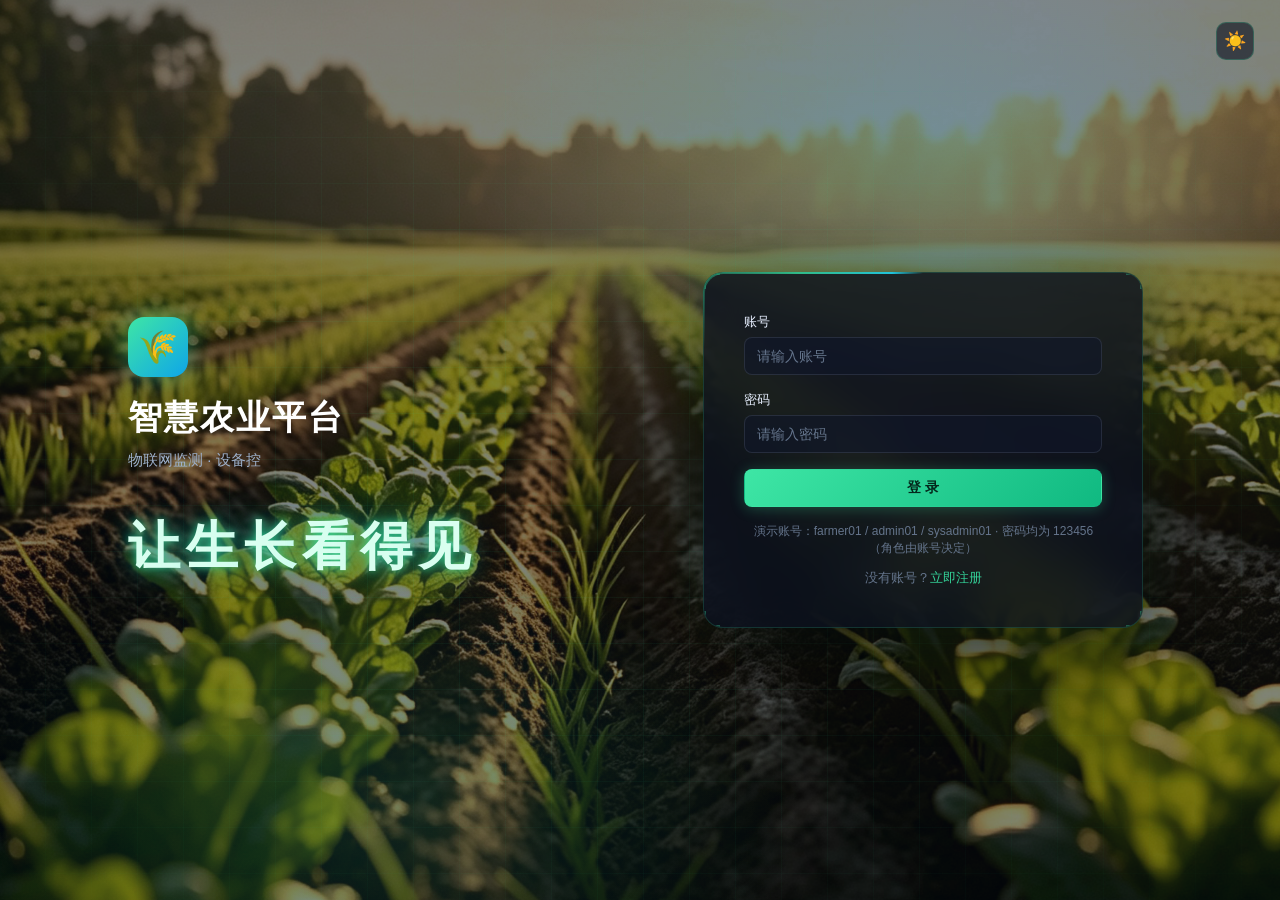
==== commit 73c42d46: "Merge remote-tracking branch 'origin/frontend-optimization' into dev-01" ====
--- a/frontend/alarm.html
+++ b/frontend/alarm.html
@@ -4,6 +4,10 @@
   <meta charset="UTF-8">
   <meta name="viewport" content="width=device-width, initial-scale=1.0">
   <title>告警管理 - 智慧农业平台</title>
+  <script>
+    // 提前应用主题，避免加载闪烁（FOUC）
+    try { document.documentElement.setAttribute('data-theme', localStorage.getItem('agri_theme') || 'dark'); } catch (e) {}
+  </script>
   <link rel="stylesheet" href="assets/css/style.css">
 </head>
 <body data-page="alarm">
@@ -25,46 +29,67 @@
           <div class="card-header">
             <div>
               <div class="card-title">告警阈值设置</div>
-              <div class="card-sub">当实测值越过阈值时，系统自动触发告警并通知</div>
+              <div class="card-sub">启用的指标全部越过阈值时，系统自动触发综合告警</div>
+            </div>
+            <div class="flex gap-8">
+              <select class="form-control" id="alarmPlotFilter" style="width: 180px"></select>
+              <button class="btn btn-primary btn-sm" id="openAddMetric" type="button">＋ 添加指标</button>
             </div>
           </div>
-          <div class="form-row" style="max-width: 1120px;">
-            <div class="form-group mb-0">
-              <label class="form-label">土壤湿度下限（%）</label>
-              <input type="number" class="form-control" id="humidityMin" min="0" max="100">
-              <div class="form-hint">低于该值时触发「土壤湿度过低」告警</div>
-            </div>
-            <div class="form-group mb-0">
-              <label class="form-label">土壤湿度上限（%）</label>
-              <input type="number" class="form-control" id="humidityMax" min="0" max="100">
-              <div class="form-hint">高于该值时触发「土壤湿度过高」告警</div>
-            </div>
-            <div class="form-group mb-0">
-              <label class="form-label">温度下限（℃）</label>
-              <input type="number" class="form-control" id="tempMin" min="-20" max="80">
-              <div class="form-hint">低于该值时触发「温度过低」告警</div>
-            </div>
-            <div class="form-group mb-0">
-              <label class="form-label">温度上限（℃）</label>
-              <input type="number" class="form-control" id="tempMax" min="-20" max="80">
-              <div class="form-hint">高于该值时触发「温度过高」告警</div>
-            </div>
-            <div class="form-group mb-0">
-              <label class="form-label">亮度下限（lx）</label>
-              <input type="number" class="form-control" id="luxMin" min="0" max="2000">
-              <div class="form-hint">低于该值时触发「亮度过低」告警</div>
-            </div>
-            <div class="form-group mb-0">
-              <label class="form-label">亮度上限（lx）</label>
-              <input type="number" class="form-control" id="luxMax" min="0" max="5000">
-              <div class="form-hint">高于该值时触发「亮度过高」告警</div>
+          <div class="form-row" id="thresholdFields" style="max-width: 1120px;">
+            <div class="form-group mb-0 threshold-group" data-metric="humidity">
+              <div class="flex-between">
+                <label class="form-label">土壤湿度（%）</label>
+                <button class="btn btn-outline btn-sm metric-remove" data-group="humidity" type="button">删除</button>
+              </div>
+              <div class="form-row">
+                <div class="form-group mb-0">
+                  <input type="number" class="form-control" id="humidityMin" min="0" max="100" placeholder="下限">
+                  <div class="form-hint">低于该值视为越界</div>
+                </div>
+                <div class="form-group mb-0">
+                  <input type="number" class="form-control" id="humidityMax" min="0" max="100" placeholder="上限">
+                  <div class="form-hint">高于该值视为越界</div>
+                </div>
+              </div>
+            </div>
+
+            <div class="form-group mb-0 threshold-group" data-metric="temp">
+              <div class="flex-between">
+                <label class="form-label">温度（℃）</label>
+                <button class="btn btn-outline btn-sm metric-remove" data-group="temp" type="button">删除</button>
+              </div>
+              <div class="form-row">
+                <div class="form-group mb-0">
+                  <input type="number" class="form-control" id="tempMin" min="-20" max="80" placeholder="下限">
+                  <div class="form-hint">低于该值视为越界</div>
+                </div>
+                <div class="form-group mb-0">
+                  <input type="number" class="form-control" id="tempMax" min="-20" max="80" placeholder="上限">
+                  <div class="form-hint">高于该值视为越界</div>
+                </div>
+              </div>
+            </div>
+
+            <div class="form-group mb-0 threshold-group" data-metric="lux">
+              <div class="flex-between">
+                <label class="form-label">亮度（lx）</label>
+                <button class="btn btn-outline btn-sm metric-remove" data-group="lux" type="button">删除</button>
+              </div>
+              <div class="form-row">
+                <div class="form-group mb-0">
+                  <input type="number" class="form-control" id="luxMin" min="0" max="2000" placeholder="下限">
+                  <div class="form-hint">低于该值视为越界</div>
+                </div>
+                <div class="form-group mb-0">
+                  <input type="number" class="form-control" id="luxMax" min="0" max="5000" placeholder="上限">
+                  <div class="form-hint">高于该值视为越界</div>
+                </div>
+              </div>
             </div>
           </div>
           <div class="mt-16">
-            <button class="btn btn-primary" id="saveThreshold">💾 保存阈值</button>
-            <button class="btn btn-outline" id="deleteHumidityThreshold">删除湿度阈值</button>
-            <button class="btn btn-outline" id="deleteTempThreshold">删除温度阈值</button>
-            <button class="btn btn-outline" id="deleteLuxThreshold">删除亮度阈值</button>
+            <button class="btn btn-primary" id="saveThreshold">保存阈值</button>
           </div>
         </div>
 
@@ -123,6 +148,21 @@
     </div>
   </div>
 
+  <div class="modal-mask" id="addMetricModal">
+    <div class="modal">
+      <div class="modal-title">添加告警指标</div>
+      <div class="form-group">
+        <label class="form-label">指标</label>
+        <select class="form-control" id="metricToAdd"></select>
+        <div class="form-hint">每次只添加一个指标，保存后参与综合告警判断。</div>
+      </div>
+      <div class="modal-actions">
+        <button class="btn btn-outline" id="cancelAddMetric">取消</button>
+        <button class="btn btn-primary" id="confirmAddMetric">添加</button>
+      </div>
+    </div>
+  </div>
+
   <div class="modal-mask" id="logDetailModal">
     <div class="modal">
       <div class="modal-title">处理日志</div>
@@ -147,7 +187,14 @@
     Layout.init();
 
     var alarms = [];
+    var plots = [];
+    var activeMetrics = {};
     var pendingAlarmId = null;
+    var METRICS = {
+      humidity: { label: '土壤湿度', min: 'humidityMin', max: 'humidityMax', defaultMin: 40, defaultMax: 70 },
+      temp: { label: '温度', min: 'tempMin', max: 'tempMax', defaultMin: 10, defaultMax: 35 },
+      lux: { label: '亮度', min: 'luxMin', max: 'luxMax', defaultMin: 200, defaultMax: 800 }
+    };
 
     function escapeHtml(value) {
       return String(value == null ? '' : value)
@@ -167,6 +214,12 @@
     function renderAlarms() {
       var body = document.getElementById('alarmBody');
       body.innerHTML = '';
+
+      if (!alarms.length) {
+        body.innerHTML = '<tr><td colspan="10" class="text-muted" style="text-align:center;padding:28px">暂无告警记录</td></tr>';
+        updateBanner();
+        return;
+      }
 
       alarms.forEach(function (a) {
         var levelBadge = a.level === '严重'
@@ -242,6 +295,27 @@
       return alarms.filter(function (x) { return String(x.id) === String(id); })[0];
     }
 
+    function currentPlotFilter() {
+      return document.getElementById('alarmPlotFilter').value || '';
+    }
+
+    function renderPlotFilter() {
+      var sel = document.getElementById('alarmPlotFilter');
+      var previous = sel.value || '';
+      sel.innerHTML = '';
+      plots.forEach(function (p) {
+        var opt = document.createElement('option');
+        opt.value = p.id;
+        opt.textContent = p.name;
+        sel.appendChild(opt);
+      });
+      if (previous && plots.some(function (p) { return p.id === previous; })) {
+        sel.value = previous;
+      } else if (plots.length) {
+        sel.value = plots[0].id;
+      }
+    }
+
     function openHandleAlarmModal(id) {
       pendingAlarmId = id;
       document.getElementById('handlerNameText').textContent = currentHandlerName();
@@ -298,13 +372,20 @@
 
     /* ---------- 加载阈值 ---------- */
     function loadThresholds() {
-      API.getThresholds().then(function (res) {
+      var plotId = currentPlotFilter();
+      return API.getThresholds(plotId ? { plotId: plotId, loader: true } : { loader: true }).then(function (res) {
         setValue('humidityMin', res.data.humidityMin);
         setValue('humidityMax', res.data.humidityMax);
         setValue('tempMin', res.data.tempMin);
         setValue('tempMax', res.data.tempMax);
         setValue('luxMin', res.data.luxMin);
         setValue('luxMax', res.data.luxMax);
+        activeMetrics = {
+          humidity: metricEnabled('humidity'),
+          temp: metricEnabled('temp'),
+          lux: metricEnabled('lux')
+        };
+        renderThresholdGroups();
       });
     }
 
@@ -317,6 +398,57 @@
       if (raw === '') return null;
       var n = Number(raw);
       return isNaN(n) ? NaN : n;
+    }
+
+    function metricEnabled(group) {
+      var cfg = METRICS[group];
+      return thresholdValue(cfg.min) !== null || thresholdValue(cfg.max) !== null;
+    }
+
+    function renderThresholdGroups() {
+      Object.keys(METRICS).forEach(function (key) {
+        var node = document.querySelector('.threshold-group[data-metric="' + key + '"]');
+        if (node) node.style.display = activeMetrics[key] ? '' : 'none';
+      });
+      updateAddMetricOptions();
+    }
+
+    function updateAddMetricOptions() {
+      var select = document.getElementById('metricToAdd');
+      if (!select) return;
+      select.innerHTML = '';
+      Object.keys(METRICS).forEach(function (key) {
+        if (activeMetrics[key]) return;
+        var opt = document.createElement('option');
+        opt.value = key;
+        opt.textContent = METRICS[key].label;
+        select.appendChild(opt);
+      });
+      document.getElementById('openAddMetric').disabled = select.options.length === 0;
+    }
+
+    function openAddMetricModal() {
+      updateAddMetricOptions();
+      if (!document.getElementById('metricToAdd').options.length) {
+        Toast.info ? Toast.info('所有指标都已添加') : Toast.success('所有指标都已添加');
+        return;
+      }
+      document.getElementById('addMetricModal').classList.add('show');
+    }
+
+    function closeAddMetricModal() {
+      document.getElementById('addMetricModal').classList.remove('show');
+    }
+
+    function addSelectedMetric() {
+      var key = document.getElementById('metricToAdd').value;
+      if (!key || !METRICS[key]) return;
+      activeMetrics[key] = true;
+      var cfg = METRICS[key];
+      if (thresholdValue(cfg.min) === null) setValue(cfg.min, cfg.defaultMin);
+      if (thresholdValue(cfg.max) === null) setValue(cfg.max, cfg.defaultMax);
+      renderThresholdGroups();
+      closeAddMetricModal();
     }
 
     function clearThresholdGroup(group) {
@@ -330,6 +462,8 @@
         setValue('luxMin', null);
         setValue('luxMax', null);
       }
+      activeMetrics[group] = false;
+      renderThresholdGroups();
       saveThresholds(group);
     }
 
@@ -346,6 +480,18 @@
         Toast.error('阈值必须是数字，留空表示不启用该项');
         return;
       }
+      if (!activeMetrics.humidity) {
+        humidityMin = null;
+        humidityMax = null;
+      }
+      if (!activeMetrics.temp) {
+        tempMin = null;
+        tempMax = null;
+      }
+      if (!activeMetrics.lux) {
+        luxMin = null;
+        luxMax = null;
+      }
       if (humidityMin !== null && humidityMax !== null && humidityMin > humidityMax) {
         Toast.error('湿度下限不能大于湿度上限');
         return;
@@ -366,7 +512,7 @@
         tempMax: tempMax,
         luxMin: luxMin,
         luxMax: luxMax
-      }).then(function (res) {
+      }, { plotId: currentPlotFilter() }).then(function (res) {
         if (res && res.code !== 0) {
           Toast.error(res.msg || '保存失败');
           return;
@@ -383,18 +529,24 @@
     document.getElementById('saveThreshold').addEventListener('click', function () {
       saveThresholds();
     });
-    document.getElementById('deleteHumidityThreshold').addEventListener('click', function () {
-      clearThresholdGroup('humidity');
-    });
-    document.getElementById('deleteTempThreshold').addEventListener('click', function () {
-      clearThresholdGroup('temp');
-    });
-    document.getElementById('deleteLuxThreshold').addEventListener('click', function () {
-      clearThresholdGroup('lux');
+    document.querySelectorAll('.metric-remove').forEach(function (btn) {
+      btn.addEventListener('click', function () {
+        clearThresholdGroup(btn.getAttribute('data-group'));
+      });
+    });
+    document.getElementById('openAddMetric').addEventListener('click', openAddMetricModal);
+    document.getElementById('cancelAddMetric').addEventListener('click', closeAddMetricModal);
+    document.getElementById('confirmAddMetric').addEventListener('click', addSelectedMetric);
+    document.getElementById('alarmPlotFilter').addEventListener('change', function () {
+      loadThresholds();
+      loadAlarms();
     });
     document.getElementById('cancelHandleAlarm').addEventListener('click', closeHandleAlarmModal);
     document.getElementById('submitHandleAlarm').addEventListener('click', submitHandleAlarm);
     document.getElementById('closeLogDetail').addEventListener('click', closeLogDetail);
+    document.getElementById('addMetricModal').addEventListener('click', function (e) {
+      if (e.target === this) closeAddMetricModal();
+    });
     document.getElementById('handleAlarmModal').addEventListener('click', function (e) {
       if (e.target === this) closeHandleAlarmModal();
     });
@@ -405,19 +557,28 @@
       if (e.key === 'Escape') {
         closeHandleAlarmModal();
         closeLogDetail();
+        closeAddMetricModal();
       }
     });
 
     function loadAlarms() {
-      API.getAlarms().then(function (res) {
+      return API.getAlarms({ plotId: currentPlotFilter(), loader: true }).then(function (res) {
         alarms = res.data;
         renderAlarms();
       });
     }
 
+    function loadPlots() {
+      return API.getPlots({ loader: true }).then(function (res) {
+        plots = res.data || [];
+        renderPlotFilter();
+      });
+    }
+
     /* ---------- 初始化 ---------- */
-    loadAlarms();
-    loadThresholds();
+    loadPlots().then(function () {
+      return Promise.all([loadThresholds(), loadAlarms()]);
+    });
   </script>
 </body>
 </html>
--- a/frontend/assets/css/style.css
+++ b/frontend/assets/css/style.css
@@ -43,6 +43,26 @@
 
   --radius: 12px;
   --radius-sm: 8px;
+}
+
+/* ==========================================================================
+   浅色主题（<html data-theme="light">）
+   覆盖中性色与阴影为浅色系；主色（霓虹绿/青）保持不变，仅微调文字对比度
+   ========================================================================== */
+:root[data-theme="light"] {
+  /* 中性色（浅色体系） */
+  --bg: #e6eff9;                           /* 浅蓝底 */
+  --card: rgba(236, 245, 253, .88);        /* 浅蓝玻璃拟态卡片 */
+  --card-solid: #eaf3fb;                   /* 浅蓝实底 */
+  --border: rgba(15, 23, 42, .12);
+  --text: #1e293b;
+  --text-secondary: #475569;
+  --text-muted: #94a3b8;
+
+  /* 阴影（浅色下更柔和） */
+  --shadow-sm: 0 1px 2px rgba(15, 23, 42, .06);
+  --shadow: 0 2px 8px rgba(15, 23, 42, .08);
+  --shadow-lg: 0 12px 32px rgba(15, 23, 42, .14);
 }
 
 * { margin: 0; padding: 0; box-sizing: border-box; }
@@ -830,7 +850,8 @@
    ========================================================================== */
 .login-page {
   min-height: 100vh;
-  display: flex;
+  display: grid;
+  place-items: center;
   background: url('../../image/登陆背景图片.png') center / cover no-repeat;
   position: relative;
   overflow: hidden;
@@ -840,7 +861,7 @@
   content: "";
   position: absolute;
   inset: 0;
-  background: rgba(3, 8, 18, .42);
+  background: rgba(3, 8, 18, .5);
 }
 
 .login-page::after {
@@ -853,12 +874,49 @@
   pointer-events: none;
 }
 
+/* 左右两栏布局：左侧品牌 + 标语，右侧登录面板（面板常驻，不延迟登场） */
+.login-layout {
+  position: relative;
+  z-index: 2;
+  width: 100%;
+  max-width: 1120px;
+  padding: 48px;
+  display: grid;
+  grid-template-columns: 1.1fr 1fr;
+  gap: 64px;
+  align-items: center;
+}
+
+.login-left {
+  display: flex;
+  flex-direction: column;
+  justify-content: center;
+}
+
+.login-brand {
+  text-align: left;
+  margin-bottom: 28px;
+}
+
+.login-brand .logo-big {
+  width: 60px; height: 60px;
+  margin: 0 0 18px;
+  border-radius: 16px;
+  background: linear-gradient(135deg, #3ee6a5, #0ea5e9);
+  box-shadow: 0 0 26px rgba(52, 211, 153, .5);
+  display: grid; place-items: center;
+  font-size: 32px;
+}
+
+.login-brand h1 { font-size: 34px; color: #fff; letter-spacing: 2px; }
+.login-brand p { font-size: 15px; color: var(--text-secondary); margin-top: 10px; }
+
 .login-panel {
   position: relative;
   z-index: 1;
   width: 100%;
-  max-width: 420px;
-  margin: auto;
+  max-width: 440px;
+  justify-self: center;
   padding: 40px;
   background: rgba(10, 16, 30, .82);
   backdrop-filter: blur(20px);
@@ -867,24 +925,6 @@
   border-radius: 20px;
   box-shadow: 0 24px 80px rgba(0, 0, 0, .6), 0 0 60px rgba(52, 211, 153, .1);
 }
-
-.login-brand {
-  text-align: center;
-  margin-bottom: 28px;
-}
-
-.login-brand .logo-big {
-  width: 56px; height: 56px;
-  margin: 0 auto 14px;
-  border-radius: 14px;
-  background: linear-gradient(135deg, #3ee6a5, #0ea5e9);
-  box-shadow: 0 0 26px rgba(52, 211, 153, .5);
-  display: grid; place-items: center;
-  font-size: 30px;
-}
-
-.login-brand h1 { font-size: 22px; color: #fff; letter-spacing: 1px; }
-.login-brand p { font-size: 13px; color: var(--text-muted); margin-top: 6px; }
 
 .login-role { display: flex; gap: 10px; margin-bottom: 20px; }
 
@@ -934,26 +974,20 @@
    分层：背景网格/扫描/粒子 → 面板流光/呼吸 → 表单/按钮 → 转场
    ========================================================================== */
 
-/* --- 层级调整：面板提到最上，标语层盖在最顶 --- */
+/* --- 层级调整 --- */
 .login-panel { z-index: 2; }
 
-/* --- 开场标语（艺术字，先显现后淡出） --- */
+/* --- 左侧标语（艺术字，常驻，逐字浮现不淡出） --- */
 .login-slogan {
-  position: absolute;
-  inset: 0;
-  z-index: 3;
-  display: flex;
-  align-items: center;
-  justify-content: center;
-  padding: 0 24px;
+  margin-top: 12px;
   pointer-events: none;
 }
 .login-slogan .slogan-text {
-  font-size: clamp(28px, 5vw, 46px);
+  font-size: clamp(34px, 4.5vw, 52px);
   font-weight: 700;
   letter-spacing: 6px;
-  line-height: 1.5;
-  text-align: center;
+  line-height: 1.4;
+  text-align: left;
   color: #d9fff0;
   text-shadow:
     0 0 8px rgba(52, 211, 153, .9),
@@ -968,12 +1002,6 @@
 @keyframes slogan-ch-in {
   from { opacity: 0; transform: translateY(22px) scale(.8); filter: blur(8px); }
   to   { opacity: 1; transform: translateY(0) scale(1); filter: blur(0); }
-}
-.login-slogan.out {
-  animation: slogan-out .65s var(--ease-out) forwards;
-}
-@keyframes slogan-out {
-  to { opacity: 0; transform: scale(1.08); filter: blur(12px); }
 }
 
 /* --- 特效容器（背景层，位于蒙层与面板之间） --- */
@@ -1542,13 +1570,7 @@
   box-shadow: 0 0 8px var(--primary);
 }
 
-/* ---------- 登录页：面板入场 + 视图切换淡入 ---------- */
-.login-panel { opacity: 0; visibility: hidden; }
-.login-panel.show { visibility: visible; animation: panel-in .6s var(--ease-out) both; }
-@keyframes panel-in {
-  from { opacity: 0; transform: translateY(24px) scale(.97); }
-  to   { opacity: 1; transform: translateY(0) scale(1); }
-}
+/* ---------- 登录页：视图切换淡入 ---------- */
 #loginView, #registerView { animation: view-in .32s var(--ease-out); }
 @keyframes view-in {
   from { opacity: 0; transform: translateX(30px); }
@@ -2916,3 +2938,130 @@
 .log-result { font-weight: 600; flex-shrink: 0; }
 .log-result.success { color: var(--success); }
 .log-result.fail    { color: var(--danger); }
+
+/* ==========================================================================
+   主题切换按钮（顶栏 / 登录页通用）
+   ========================================================================== */
+.theme-toggle {
+  display: inline-flex;
+  align-items: center;
+  justify-content: center;
+  width: 38px; height: 38px;
+  border: 1px solid var(--border);
+  border-radius: 10px;
+  background: var(--card);
+  color: var(--text);
+  font-size: 18px;
+  cursor: pointer;
+  transition: all .18s ease;
+  line-height: 1;
+  flex-shrink: 0;
+}
+.theme-toggle:hover {
+  border-color: var(--primary);
+  box-shadow: 0 0 14px rgba(52, 211, 153, .3);
+  transform: translateY(-1px);
+}
+
+/* 登录页右上角浮动主题按钮（深色默认样式） */
+.login-page .theme-toggle {
+  position: absolute;
+  top: 22px;
+  right: 26px;
+  z-index: 5;
+  background: rgba(10, 16, 30, .6);
+  backdrop-filter: blur(10px);
+  -webkit-backdrop-filter: blur(10px);
+  border-color: rgba(52, 211, 153, .25);
+  color: #d9fff0;
+}
+
+/* ==========================================================================
+   浅色主题适配（覆盖硬编码深色组件，让浅色模式完整可用）
+   ========================================================================== */
+:root[data-theme="light"] body {
+  background-color: var(--bg);
+  background-image:
+    radial-gradient(1100px 540px at 82% -8%, rgba(16, 185, 129, .10), transparent 60%),
+    radial-gradient(920px 540px at -6% 104%, rgba(34, 211, 238, .10), transparent 60%),
+    linear-gradient(rgba(15, 23, 42, .04) 1px, transparent 1px),
+    linear-gradient(90deg, rgba(15, 23, 42, .04) 1px, transparent 1px);
+}
+
+/* 侧边栏（浅色：白底 + 深色文字） */
+:root[data-theme="light"] .sidebar {
+  background: linear-gradient(90deg, #f4f9fd 0%, #e7f0f9 100%);
+  color: #475569;
+  border-bottom: 1px solid rgba(15, 23, 42, .08);
+  box-shadow: 0 4px 24px rgba(15, 23, 42, .08);
+}
+:root[data-theme="light"] .sidebar-brand { border-right-color: rgba(15, 23, 42, .08); }
+:root[data-theme="light"] .brand-name {
+  background: linear-gradient(90deg, #0f172a 0%, #0f766e 45%, #059669 100%);
+  -webkit-background-clip: text;
+  background-clip: text;
+  filter: drop-shadow(0 1px 2px rgba(15, 23, 42, .12));
+}
+:root[data-theme="light"] .brand-sub { color: rgba(5, 150, 105, .72); }
+:root[data-theme="light"] .nav-item { color: #475569; }
+:root[data-theme="light"] .nav-item:hover { background: rgba(52, 211, 153, .1); color: #065f46; }
+:root[data-theme="light"] .nav-item.active {
+  background: linear-gradient(135deg, rgba(52, 211, 153, .18), rgba(16, 185, 129, .1));
+  color: #059669;
+  box-shadow: inset 0 0 0 1px rgba(52, 211, 153, .28);
+}
+
+/* 顶栏（浅色） */
+:root[data-theme="light"] .topbar {
+  background: rgba(240, 247, 253, .85);
+  box-shadow: 0 4px 20px rgba(15, 23, 42, .06);
+}
+
+/* 表单控件（浅色：白色输入框） */
+:root[data-theme="light"] .form-control { background: #f2f7fc; }
+:root[data-theme="light"] select.form-control option { background: #eef5fc; color: var(--text); }
+
+/* 大数值块 / 聊天 / chip / outline 按钮等硬编码深色背景 → 浅色 */
+:root[data-theme="light"] .metric-big {
+  background: linear-gradient(180deg, rgba(52, 211, 153, .06), rgba(235, 243, 251, .7));
+}
+:root[data-theme="light"] .msg.bot .bubble { background: #eef5fc; }
+:root[data-theme="light"] .msg .bubble code { background: rgba(15, 23, 42, .06); }
+:root[data-theme="light"] .chip { background: #eef5fc; }
+:root[data-theme="light"] .btn-outline { background: #eef5fc; }
+
+/* 登录页浅色模式：
+   - 背景图 + 深色蒙层 + 左侧品牌/标语保持暗色（浅色文字）
+   - 登录卡片变为浅蓝底 + 深色字体 */
+:root[data-theme="light"] .login-page {
+  --text: #e7efff;
+  --text-secondary: #9db1cc;
+  --text-muted: #64748b;
+  --border: rgba(148, 163, 184, .16);
+}
+:root[data-theme="light"] .login-panel {
+  background: rgba(236, 245, 253, .94);
+  border-color: rgba(52, 211, 153, .4);
+  box-shadow: 0 24px 60px rgba(15, 23, 42, .28);
+  --text: #1e293b;
+  --text-secondary: #475569;
+  --text-muted: #64748b;
+  --border: rgba(15, 23, 42, .14);
+}
+:root[data-theme="light"] .login-panel .form-control { background: #f2f7fc; }
+:root[data-theme="light"] .login-panel .role-tab.active { color: #059669; }
+:root[data-theme="light"] .login-panel .login-switch a { color: #059669; }
+
+/* 登录页响应式：窄屏单列，左侧内容在上、登录面板在下 */
+@media (max-width: 900px) {
+  .login-layout {
+    grid-template-columns: 1fr;
+    gap: 32px;
+    padding: 40px 24px;
+  }
+  .login-brand { text-align: center; }
+  .login-brand .logo-big { margin: 0 auto 18px; }
+  .login-brand h1 { font-size: 26px; }
+  .login-slogan .slogan-text { text-align: center; }
+  .login-panel { justify-self: center; }
+}
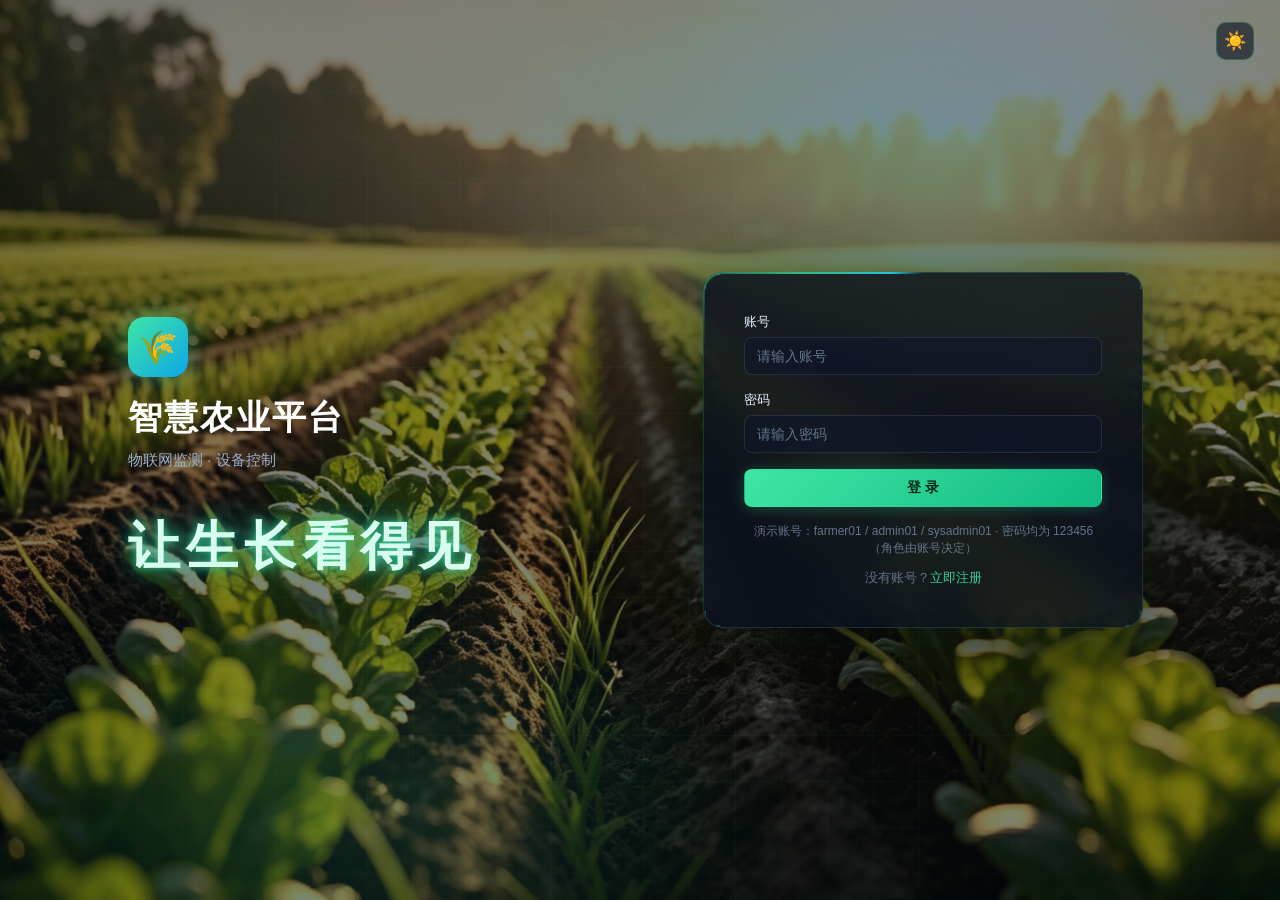
==== commit 478402db: "feat: integrate feishu alerts and smart qa" ====
--- a/frontend/alarm.html
+++ b/frontend/alarm.html
@@ -29,7 +29,7 @@
           <div class="card-header">
             <div>
               <div class="card-title">告警阈值设置</div>
-              <div class="card-sub">启用的指标全部越过阈值时，系统自动触发综合告警</div>
+              <div class="card-sub">任一启用指标越过阈值时，系统自动触发综合告警</div>
             </div>
             <div class="flex gap-8">
               <select class="form-control" id="alarmPlotFilter" style="width: 180px"></select>
@@ -523,6 +523,7 @@
         } else {
           Toast.success('阈值已保存');
         }
+        loadAlarms();
       });
     }
 
@@ -563,7 +564,7 @@
 
     function loadAlarms() {
       return API.getAlarms({ plotId: currentPlotFilter(), loader: true }).then(function (res) {
-        alarms = res.data;
+        alarms = (res && res.data) || [];
         renderAlarms();
       });
     }
--- a/frontend/assets/css/style.css
+++ b/frontend/assets/css/style.css
@@ -57,7 +57,7 @@
   --border: rgba(15, 23, 42, .12);
   --text: #1e293b;
   --text-secondary: #475569;
-  --text-muted: #94a3b8;
+  --text-muted: #64748b;
 
   /* 阴影（浅色下更柔和） */
   --shadow-sm: 0 1px 2px rgba(15, 23, 42, .06);
@@ -266,6 +266,51 @@
 
 .topbar-right { display: flex; align-items: center; gap: 18px; }
 
+.simulator-mode {
+  padding: 5px 9px;
+  border: 1px solid rgba(251, 191, 36, .55);
+  border-radius: 6px;
+  color: #fcd34d;
+  background: rgba(120, 53, 15, .22);
+  font-size: 12px;
+  font-weight: 700;
+  white-space: nowrap;
+}
+
+.version-switch {
+  display: inline-flex;
+  align-items: center;
+  height: 34px;
+  padding: 3px;
+  border: 1px solid var(--border);
+  border-radius: 8px;
+  background: rgba(15, 23, 42, .72);
+}
+
+.version-link {
+  min-width: 62px;
+  height: 26px;
+  display: inline-flex;
+  align-items: center;
+  justify-content: center;
+  padding: 0 10px;
+  border-radius: 6px;
+  color: var(--text-secondary);
+  font-size: 13px;
+  font-weight: 700;
+  text-decoration: none;
+  transition: color .15s ease, background .15s ease;
+}
+
+.version-link:hover {
+  color: var(--text);
+}
+
+.version-link.active {
+  color: #04281c;
+  background: linear-gradient(135deg, #34d399, #22d3ee);
+}
+
 .topbar-clock {
   font-variant-numeric: tabular-nums;
   font-size: 13px;
@@ -304,6 +349,22 @@
   font-size: 14px;
   font-weight: 700;
   box-shadow: 0 0 12px rgba(52, 211, 153, .4);
+}
+
+@media (max-width: 860px) {
+  .topbar-right {
+    gap: 10px;
+  }
+
+  .topbar-clock {
+    display: none;
+  }
+}
+
+@media (max-width: 680px) {
+  .topbar-user {
+    display: none;
+  }
 }
 
 /* ==========================================================================
@@ -1251,7 +1312,7 @@
   text-align: center;
   font-size: 12px;
   line-height: 18px;
-  color: var(--text-secondary);
+  color: #dbeafe;
   white-space: nowrap;
   overflow: hidden;
   text-overflow: ellipsis;
@@ -1286,6 +1347,11 @@
 
 .modal-mask.show { display: flex; }
 
+#irrigationScheduleModal {
+  z-index: 240;
+  background: rgba(4, 8, 16, .72);
+}
+
 .modal {
   width: 100%;
   max-width: 440px;
@@ -1387,7 +1453,7 @@
   box-shadow: 0 8px 30px rgba(0, 0, 0, .5);
   border-left: 4px solid var(--primary);
   font-size: 13px;
-  color: var(--text);
+  color: #e7efff;
   animation: slide-in .25s ease;
   display: flex;
   align-items: center;
@@ -1698,7 +1764,190 @@
 }
 
 .camera-actions select {
-  width: min(420px, 48vw);
+  width: min(260px, 42vw);
+}
+
+.monitor-wall {
+  display: grid;
+  grid-template-columns: repeat(3, minmax(0, 1fr));
+  gap: 12px;
+  min-width: 960px;
+}
+
+.monitor-tile {
+  min-width: 0;
+  overflow: hidden;
+  border-radius: 8px;
+  border: 1px solid rgba(148, 163, 184, .18);
+  background: rgba(15, 23, 42, .76);
+  box-shadow: var(--shadow-sm);
+  cursor: pointer;
+  transition: border-color .18s ease, box-shadow .18s ease, transform .18s ease;
+}
+
+.monitor-tile:hover {
+  transform: translateY(-1px);
+  border-color: rgba(34, 211, 238, .34);
+  box-shadow: var(--shadow-lg);
+}
+
+.monitor-frame {
+  position: relative;
+  aspect-ratio: 16 / 9;
+  overflow: hidden;
+  background:
+    linear-gradient(rgba(148, 163, 184, .06) 1px, transparent 1px),
+    linear-gradient(90deg, rgba(148, 163, 184, .06) 1px, transparent 1px),
+    #020617;
+  background-size: 34px 34px;
+}
+
+.monitor-frame img {
+  width: 100%;
+  height: 100%;
+  display: block;
+  object-fit: contain;
+  background: #020617;
+}
+
+.monitor-hud,
+.monitor-screen-no {
+  position: absolute;
+  z-index: 2;
+  display: inline-flex;
+  align-items: center;
+  border-radius: 8px;
+  border: 1px solid rgba(148, 163, 184, .18);
+  background: rgba(2, 6, 23, .68);
+  color: #e0f2fe;
+  font-size: 11px;
+  font-weight: 800;
+}
+
+.monitor-hud {
+  top: 10px;
+  left: 10px;
+  gap: 7px;
+  padding: 6px 9px;
+}
+
+.monitor-screen-no {
+  right: 10px;
+  top: 10px;
+  padding: 6px 8px;
+}
+
+.monitor-meta {
+  display: flex;
+  align-items: center;
+  justify-content: space-between;
+  gap: 10px;
+  padding: 10px 12px 8px;
+}
+
+.monitor-meta b,
+.monitor-meta span {
+  display: block;
+}
+
+.monitor-meta b {
+  max-width: 260px;
+  overflow: hidden;
+  color: var(--text);
+  font-size: 13px;
+  font-weight: 800;
+  text-overflow: ellipsis;
+  white-space: nowrap;
+}
+
+.monitor-meta span {
+  margin-top: 3px;
+  color: var(--text-muted);
+  font-size: 11px;
+}
+
+.monitor-actions {
+  display: inline-flex;
+  gap: 6px;
+  flex-shrink: 0;
+}
+
+.monitor-alarm {
+  margin: 0 12px 12px;
+  padding: 7px 9px;
+  border-radius: 8px;
+  border: 1px solid rgba(52, 211, 153, .18);
+  background: rgba(22, 101, 52, .13);
+  color: #bbf7d0;
+  font-size: 12px;
+  font-weight: 700;
+}
+
+.monitor-alarm.has-alarm {
+  border-color: rgba(248, 113, 113, .36);
+  background: rgba(127, 29, 29, .24);
+  color: #fecaca;
+}
+
+.monitor-tile.is-connecting .monitor-frame::after {
+  content: "";
+  position: absolute;
+  inset: 0;
+  background: linear-gradient(110deg, transparent 20%, rgba(255, 255, 255, .08) 45%, transparent 70%);
+  animation: monitor-scan 1.2s ease-in-out infinite;
+  pointer-events: none;
+}
+
+@keyframes monitor-scan {
+  from { transform: translateX(-90%); }
+  to { transform: translateX(90%); }
+}
+
+.mini-spinner {
+  width: 30px;
+  height: 30px;
+  margin: 0 auto 2px;
+  border-radius: 999px;
+  border: 3px solid rgba(148, 163, 184, .28);
+  border-top-color: #38bdf8;
+  animation: mini-spin .8s linear infinite;
+}
+
+@keyframes mini-spin {
+  to { transform: rotate(360deg); }
+}
+
+.camera-add-modal {
+  max-width: 680px;
+}
+
+.camera-zoom-modal {
+  max-width: min(1180px, calc(100vw - 32px));
+}
+
+.zoom-camera-frame {
+  position: relative;
+  height: min(72vh, 720px);
+  overflow: hidden;
+  border-radius: 8px;
+  border: 1px solid rgba(148, 163, 184, .18);
+  background: #020617;
+}
+
+.zoom-camera-frame img {
+  width: 100%;
+  height: 100%;
+  display: block;
+  object-fit: contain;
+  background: #020617;
+}
+
+.zoom-camera-frame .monitor-zoom-img {
+  display: block;
+}
+
+.monitor-loading {
+  grid-column: 1 / -1;
 }
 
 .camera-layout {
@@ -1751,20 +2000,23 @@
   text-align: center;
   padding: 28px;
   background:
-    radial-gradient(circle at 50% 42%, rgba(34, 211, 238, .12), transparent 34%),
-    rgba(2, 6, 23, .88);
+    radial-gradient(circle at 50% 42%, rgba(34, 211, 238, .08), transparent 34%),
+    rgba(2, 6, 23, .96);
+  color: #f8fafc;
+  text-shadow: 0 2px 8px rgba(0, 0, 0, .72);
 }
 
 .placeholder-title {
   font-size: 18px;
   font-weight: 800;
-  color: var(--text);
+  color: #ffffff;
 }
 
 .placeholder-sub {
   max-width: 460px;
-  color: var(--text-secondary);
+  color: #dbeafe;
   font-size: 13px;
+  font-weight: 600;
   line-height: 1.7;
 }
 
@@ -2142,10 +2394,13 @@
   grid-template-columns: minmax(0, 1fr) 360px;
   gap: 18px;
   align-items: stretch;
+  min-height: min(760px, calc(100vh - 190px));
 }
 
 .cq-map-shell {
+  display: flex;
   min-height: 680px;
+  height: 100%;
   border-radius: 10px;
   border: 1px solid rgba(148, 163, 184, .16);
   background:
@@ -2158,93 +2413,22 @@
 .cq-map {
   position: relative;
   width: 100%;
+  flex: 1;
   min-height: 680px;
-  height: calc(100vh - 210px);
+  height: 100%;
   overflow: hidden;
-  background:
-    linear-gradient(140deg, rgba(11, 43, 41, .95), rgba(10, 21, 34, .96) 44%, rgba(33, 51, 28, .92)),
-    radial-gradient(circle at 50% 48%, rgba(52, 211, 153, .16), transparent 36%);
-}
-
-.cq-terrain {
+  background: #0f172a;
+}
+
+.map-photo-layer {
   position: absolute;
   inset: 0;
   width: 100%;
   height: 100%;
-  filter: drop-shadow(0 18px 38px rgba(0, 0, 0, .45));
-}
-
-.cq-boundary {
-  fill: url(#landGlow);
-  stroke: rgba(125, 211, 252, .28);
-  stroke-width: 2.4;
-}
-
-.cq-ridge,
-.cq-road,
-.cq-river {
-  fill: none;
-  stroke-linecap: round;
-}
-
-.cq-ridge {
-  stroke: rgba(187, 247, 208, .18);
-  stroke-width: 10;
-}
-
-.ridge-b {
-  stroke: rgba(253, 230, 138, .15);
-  stroke-width: 8;
-}
-
-.cq-river {
-  stroke: url(#riverGlow);
-  stroke-width: 14;
-  opacity: .66;
-  filter: drop-shadow(0 0 12px rgba(34, 211, 238, .45));
-}
-
-.river-b {
-  stroke-width: 9;
-  opacity: .5;
-}
-
-.cq-road {
-  stroke: rgba(226, 232, 240, .18);
-  stroke-width: 3;
-  stroke-dasharray: 8 14;
-}
-
-.road-b {
-  stroke: rgba(253, 230, 138, .2);
-  stroke-width: 2;
-}
-
-.map-grid-lines {
-  position: absolute;
-  inset: 0;
-  background-image:
-    linear-gradient(rgba(148, 163, 184, .06) 1px, transparent 1px),
-    linear-gradient(90deg, rgba(148, 163, 184, .06) 1px, transparent 1px);
-  background-size: 48px 48px;
-  opacity: .55;
+  background:
+    linear-gradient(180deg, rgba(15, 23, 42, .06), rgba(15, 23, 42, .18)),
+    url("../img/map.jpg") center center / cover no-repeat;
   pointer-events: none;
-}
-
-.map-scan {
-  position: absolute;
-  left: -20%;
-  right: -20%;
-  top: 0;
-  height: 160px;
-  background: linear-gradient(180deg, transparent, rgba(34, 211, 238, .11), transparent);
-  animation: map-scan 9s linear infinite;
-  pointer-events: none;
-}
-
-@keyframes map-scan {
-  from { transform: translateY(-180px); }
-  to { transform: translateY(760px); }
 }
 
 .map-label {
@@ -2256,106 +2440,90 @@
   text-shadow: 0 0 12px rgba(15, 23, 42, .9);
 }
 
-.city-a { left: 59%; top: 47%; transform: rotate(-7deg); }
-.city-b { left: 29%; top: 44%; transform: rotate(8deg); }
 .city-c { left: 48%; top: 36%; color: rgba(167, 243, 208, .82); }
 
 .field-layer,
-.add-slot-layer {
+.field-layer-svg,
+.plot-draw-layer {
   position: absolute;
   inset: 0;
 }
 
-.cq-field,
-.map-add-slot {
-  position: absolute;
-  transform: translate(-50%, -50%);
-}
-
-.cq-field {
-  min-width: 94px;
-  min-height: 62px;
+.field-layer-svg,
+.plot-draw-layer {
+  width: 100%;
+  height: 100%;
+}
+
+.field-layer-svg {
+  z-index: 4;
+}
+
+.field-layer {
+  z-index: 6;
+  pointer-events: none;
+}
+
+.drone-layer {
+  position: absolute;
+  inset: 0;
+  z-index: 8;
+  pointer-events: none;
+}
+
+.plot-draw-layer {
+  z-index: 7;
+  pointer-events: none;
+}
+
+.cq-field-path {
+  stroke: rgba(236, 253, 245, .78);
+  stroke-width: .42;
+  stroke-linejoin: round;
+  filter: drop-shadow(0 7px 7px rgba(0, 0, 0, .24));
+  cursor: pointer;
+  opacity: .96;
+  transition: opacity .18s ease, filter .18s ease, stroke .18s ease;
+}
+
+.cq-field-path:hover,
+.cq-field-path.selected {
+  stroke: #ecfccb;
+  stroke-width: .72;
+  filter: drop-shadow(0 9px 8px rgba(0, 0, 0, .28)) drop-shadow(0 0 5px rgba(190, 242, 100, .46));
+}
+
+.cq-field-path.alert {
+  stroke: #fecaca;
+  filter: drop-shadow(0 8px 8px rgba(0, 0, 0, .28)) drop-shadow(0 0 6px rgba(248, 113, 113, .7));
+}
+
+.cq-field-path.irrigating {
+  filter: drop-shadow(0 8px 8px rgba(0, 0, 0, .28)) drop-shadow(0 0 7px rgba(56, 189, 248, .65));
+}
+
+.cq-field-label {
+  position: absolute;
+  z-index: 5;
   border: 0;
-  border-radius: 10px;
   background: transparent;
   cursor: pointer;
   color: var(--text);
-  filter: drop-shadow(0 10px 18px rgba(0, 0, 0, .36));
+  width: 128px;
+  height: 54px;
+  transform: translate(-50%, -50%);
   transition: transform .18s ease, filter .18s ease;
-}
-
-.cq-field:hover,
-.cq-field.selected {
-  transform: translate(-50%, -50%) scale(1.06);
+  pointer-events: auto;
+}
+
+.cq-field-label {
+  min-width: 0;
+  min-height: 0;
+}
+
+.cq-field-label:hover,
+.cq-field-label.selected {
   filter: drop-shadow(0 14px 24px rgba(0, 0, 0, .44)) drop-shadow(0 0 14px rgba(52, 211, 153, .28));
-}
-
-.soil-bed {
-  position: absolute;
-  inset: 7px 2px 10px;
-  border-radius: 48% 54% 42% 50%;
-  background:
-    repeating-linear-gradient(12deg, rgba(92, 55, 29, .95) 0 9px, rgba(126, 77, 39, .95) 9px 17px),
-    #6f4527;
-  border: 1px solid rgba(251, 191, 36, .26);
-  box-shadow: inset 0 -10px 18px rgba(30, 14, 8, .32), inset 0 8px 14px rgba(255, 255, 255, .08);
-}
-
-.cq-field.alert .soil-bed {
-  border-color: rgba(248, 113, 113, .7);
-  box-shadow: inset 0 -10px 18px rgba(30, 14, 8, .32), 0 0 16px rgba(248, 113, 113, .42);
-}
-
-.crop {
-  position: absolute;
-  left: 14%;
-  right: 14%;
-  top: 20%;
-  bottom: 30%;
-  display: grid;
-  gap: 2px;
-  transform: rotate(-6deg);
-  pointer-events: none;
-}
-
-.crop-row {
-  display: flex;
-  justify-content: space-around;
-  align-items: center;
-}
-
-.crop i {
-  width: 7px;
-  height: 12px;
-  border-radius: 70% 12% 70% 12%;
-  background: linear-gradient(140deg, #bef264, #16a34a);
-  box-shadow: 0 0 8px rgba(132, 204, 22, .25);
-}
-
-.crop-fruit i:nth-child(2n) {
-  width: 8px;
-  height: 8px;
-  border-radius: 50%;
-  background: #ef4444;
-  box-shadow: 0 0 8px rgba(248, 113, 113, .6);
-}
-
-.crop-grain i {
-  width: 4px;
-  height: 18px;
-  border-radius: 4px;
-  background: linear-gradient(#fde68a, #84cc16);
-}
-
-.crop-vine {
-  transform: rotate(-8deg);
-}
-
-.crop-vine i {
-  width: 13px;
-  height: 8px;
-  border-radius: 999px 999px 2px 999px;
-  background: linear-gradient(135deg, #86efac, #15803d);
 }
 
 .field-name,
@@ -2369,14 +2537,14 @@
 }
 
 .field-name {
-  bottom: -13px;
+  top: 13px;
   font-size: 12px;
   font-weight: 700;
   color: #eff6ff;
 }
 
 .field-crop {
-  bottom: -29px;
+  top: 31px;
   font-size: 10px;
   color: rgba(203, 213, 225, .78);
 }
@@ -2394,37 +2562,100 @@
   border: 1px solid rgba(248, 113, 113, .55);
 }
 
-.map-add-slot {
-  border: 1px dashed rgba(167, 243, 208, .25);
-  border-radius: 10px;
-  color: rgba(167, 243, 208, .7);
-  background: rgba(15, 23, 42, .18);
-  cursor: pointer;
-  opacity: .52;
-  transition: opacity .18s ease, background .18s ease, border-color .18s ease;
-}
-
-.map-add-slot:hover {
-  opacity: 1;
-  background: rgba(52, 211, 153, .1);
-  border-color: rgba(52, 211, 153, .48);
-}
-
-.map-add-slot span {
-  width: 24px;
-  height: 24px;
-  display: grid;
-  place-items: center;
-  margin: auto;
-  border-radius: 50%;
-  background: rgba(52, 211, 153, .15);
-  font-weight: 800;
+.cq-map.drawing-plot {
+  cursor: crosshair;
+}
+
+.cq-map.drawing-plot .field-layer,
+.cq-map.drawing-plot .field-layer-svg {
+  pointer-events: none;
+}
+
+.map-draw-tip {
+  position: absolute;
+  left: 18px;
+  bottom: 18px;
+  z-index: 9;
+  display: none;
+  padding: 8px 12px;
+  border-radius: 8px;
+  border: 1px solid rgba(52, 211, 153, .28);
+  background: rgba(15, 23, 42, .78);
+  color: #d8fff0;
+  font-size: 12px;
+  pointer-events: none;
+}
+
+.map-draw-tip.show {
+  display: block;
+}
+
+.draft-poly {
+  fill: rgba(52, 211, 153, .28);
+  stroke: rgba(190, 242, 100, .96);
+  stroke-width: .7;
+  stroke-linejoin: round;
+  filter: drop-shadow(0 0 8px rgba(52, 211, 153, .42));
+}
+
+.draft-poly.invalid {
+  fill: rgba(248, 113, 113, .24);
+  stroke: rgba(248, 113, 113, .95);
+}
+
+.draft-line {
+  fill: none;
+  stroke: rgba(190, 242, 100, .9);
+  stroke-width: .55;
+  stroke-dasharray: 1.4 1.2;
+}
+
+.draft-dot {
+  fill: #ecfccb;
+  stroke: rgba(21, 128, 61, .95);
+  stroke-width: .25;
+}
+
+.plot-shape-tools {
+  display: flex;
+  align-items: center;
+  gap: 8px;
+  flex-wrap: wrap;
+  margin: -4px 0 12px;
+}
+
+.plot-shape-tools span {
+  color: var(--text-muted);
+  font-size: 12px;
+  line-height: 1.5;
+}
+
+.plot-create-mode {
+  width: 100%;
+}
+
+.plot-create-mode button {
+  flex: 1;
+}
+
+#mapAddModal {
+  align-items: flex-start;
+  justify-content: flex-end;
+  padding: 92px 28px 28px;
+  pointer-events: none;
+  background: rgba(4, 8, 16, .22);
+  backdrop-filter: none;
+  -webkit-backdrop-filter: none;
+}
+
+#mapAddModal .modal {
+  pointer-events: auto;
 }
 
 .water-effect {
   position: absolute;
   left: 50%;
-  top: -20px;
+  top: -28px;
   width: 70px;
   height: 72px;
   transform: translateX(-50%);
@@ -2448,7 +2679,7 @@
 .water-effect i:nth-child(3) { right: 28px; transform: rotate(10deg); animation-delay: .16s; }
 .water-effect i:nth-child(4) { right: 14px; transform: rotate(28deg); animation-delay: .24s; }
 
-.cq-field.irrigating .water-effect {
+.cq-field-label.irrigating .water-effect {
   opacity: 1;
 }
 
@@ -2462,51 +2693,59 @@
   position: absolute;
   left: 48%;
   top: 38%;
-  width: 72px;
-  height: 72px;
+  width: 46px;
+  height: 46px;
   z-index: 8;
   opacity: .58;
   transform: translate(-50%, -50%);
-  pointer-events: none;
-  transition: opacity .2s ease;
-  filter: drop-shadow(0 0 16px rgba(34, 211, 238, .55));
+  border: 0;
+  padding: 0;
+  background: transparent;
+  cursor: pointer;
+  pointer-events: auto;
+  transition: opacity .2s ease, filter .2s ease, transform .2s ease;
+  filter: drop-shadow(0 0 10px rgba(34, 211, 238, .5)) drop-shadow(0 8px 9px rgba(0, 0, 0, .34));
 }
 
 .drone.active {
   opacity: 1;
 }
 
+.drone.selected {
+  filter: drop-shadow(0 0 14px rgba(250, 204, 21, .72)) drop-shadow(0 10px 10px rgba(0, 0, 0, .38));
+}
+
 .drone-body {
   position: absolute;
-  left: 22px;
-  top: 24px;
-  width: 28px;
-  height: 22px;
-  border-radius: 50% 50% 44% 44%;
-  background: linear-gradient(135deg, #f8fafc, #7dd3fc 55%, #0f766e);
+  left: 13px;
+  top: 15px;
+  width: 20px;
+  height: 15px;
+  border-radius: 46% 46% 42% 42%;
+  background: linear-gradient(135deg, #f8fafc, #bae6fd 45%, #14b8a6 78%, #0f766e);
   border: 1px solid rgba(224, 242, 254, .72);
-  box-shadow: inset 0 -6px 10px rgba(15, 23, 42, .35);
+  box-shadow: inset 0 -4px 7px rgba(15, 23, 42, .35);
 }
 
 .drone-body::before,
 .drone-body::after {
   content: "";
   position: absolute;
-  top: 9px;
-  width: 24px;
-  height: 3px;
+  top: 5px;
+  width: 14px;
+  height: 2px;
   background: rgba(226, 232, 240, .85);
 }
 
-.drone-body::before { right: 24px; transform: rotate(15deg); }
-.drone-body::after { left: 24px; transform: rotate(-15deg); }
+.drone-body::before { right: 17px; transform: rotate(14deg); }
+.drone-body::after { left: 17px; transform: rotate(-14deg); }
 
 .drone-eye {
   position: absolute;
-  right: 5px;
-  top: 6px;
-  width: 7px;
-  height: 7px;
+  right: 3px;
+  top: 3px;
+  width: 4px;
+  height: 4px;
   border-radius: 50%;
   background: #22d3ee;
   box-shadow: 0 0 8px #22d3ee;
@@ -2514,8 +2753,8 @@
 
 .rotor {
   position: absolute;
-  width: 25px;
-  height: 25px;
+  width: 16px;
+  height: 16px;
   border-radius: 50%;
   border: 2px solid rgba(191, 219, 254, .78);
   background: radial-gradient(circle, rgba(34, 211, 238, .5), rgba(15, 23, 42, .12));
@@ -2524,33 +2763,73 @@
 .rotor::after {
   content: "";
   position: absolute;
-  left: 3px;
-  right: 3px;
-  top: 10px;
-  height: 3px;
+  left: 2px;
+  right: 2px;
+  top: 5px;
+  height: 2px;
   border-radius: 999px;
   background: rgba(224, 242, 254, .9);
   animation: rotor-spin .13s linear infinite;
 }
 
-.rotor-nw { left: 2px; top: 3px; }
-.rotor-ne { right: 2px; top: 3px; }
-.rotor-sw { left: 2px; bottom: 3px; }
-.rotor-se { right: 2px; bottom: 3px; }
+.rotor-nw { left: 1px; top: 1px; }
+.rotor-ne { right: 1px; top: 1px; }
+.rotor-sw { left: 1px; bottom: 1px; }
+.rotor-se { right: 1px; bottom: 1px; }
 
 @keyframes rotor-spin {
   to { transform: rotate(180deg); }
 }
 
-.drone-beam {
-  position: absolute;
-  left: 26px;
-  top: 44px;
-  width: 20px;
-  height: 62px;
-  background: linear-gradient(rgba(34, 211, 238, .28), transparent);
-  clip-path: polygon(38% 0, 62% 0, 100% 100%, 0 100%);
-  opacity: .75;
+.drone-name {
+  position: absolute;
+  left: 50%;
+  top: 47px;
+  transform: translateX(-50%);
+  max-width: 96px;
+  padding: 2px 6px;
+  border-radius: 999px;
+  color: #ecfeff;
+  background: rgba(15, 23, 42, .72);
+  border: 1px solid rgba(125, 211, 252, .28);
+  font-size: 10px;
+  line-height: 1.2;
+  white-space: nowrap;
+}
+
+.drone-spray {
+  position: absolute;
+  left: 50%;
+  top: 32px;
+  width: 42px;
+  height: 54px;
+  transform: translateX(-50%);
+  opacity: 0;
+  pointer-events: none;
+}
+
+.drone.spraying .drone-spray {
+  opacity: 1;
+}
+
+.drone-spray i {
+  position: absolute;
+  top: 0;
+  width: 2px;
+  height: 26px;
+  border-radius: 999px;
+  background: linear-gradient(#e0f2fe, rgba(56, 189, 248, .08));
+  animation: drone-spray .58s linear infinite;
+}
+
+.drone-spray i:nth-child(1) { left: 9px; transform: rotate(-24deg); }
+.drone-spray i:nth-child(2) { left: 20px; animation-delay: .12s; }
+.drone-spray i:nth-child(3) { right: 9px; transform: rotate(24deg); animation-delay: .24s; }
+
+@keyframes drone-spray {
+  0% { height: 8px; opacity: .95; }
+  70% { opacity: .65; }
+  100% { height: 40px; opacity: 0; }
 }
 
 .map-empty {
@@ -2582,6 +2861,10 @@
   display: grid;
   gap: 14px;
   align-content: start;
+  height: 100%;
+  min-height: 680px;
+  overflow: auto;
+  scrollbar-gutter: stable;
 }
 
 .map-panel {
@@ -2594,6 +2877,10 @@
   box-shadow: var(--shadow-sm);
 }
 
+.selected-panel {
+  min-height: 328px;
+}
+
 .panel-kicker {
   color: rgba(125, 211, 252, .78);
   font-size: 10px;
@@ -2640,6 +2927,7 @@
 }
 
 .map-metric {
+  min-height: 72px;
   padding: 10px;
   border-radius: 8px;
   background: rgba(15, 23, 42, .72);
@@ -2657,6 +2945,7 @@
   margin-top: 5px;
   color: var(--text);
   font-size: 15px;
+  font-variant-numeric: tabular-nums;
   white-space: nowrap;
 }
 
@@ -2778,6 +3067,104 @@
   width: min(620px, calc(100vw - 32px));
   max-height: calc(100vh - 64px);
   overflow: auto;
+}
+
+.irrigation-modal {
+  max-width: 520px;
+}
+
+.drone-form-modal {
+  max-width: 440px;
+}
+
+.drone-patrol-modal {
+  max-width: 460px;
+}
+
+.drone-detail-modal {
+  max-width: 560px;
+}
+
+.drone-video-modal {
+  max-width: 760px;
+}
+
+.check-row {
+  display: flex;
+  align-items: center;
+  gap: 10px;
+  padding: 10px 12px;
+  border-radius: 8px;
+  border: 1px solid rgba(148, 163, 184, .16);
+  background: rgba(15, 23, 42, .42);
+  color: var(--text);
+  font-size: 13px;
+}
+
+.check-row input {
+  width: 16px;
+  height: 16px;
+}
+
+.drone-detail-grid {
+  display: grid;
+  grid-template-columns: repeat(4, minmax(0, 1fr));
+  gap: 8px;
+  margin-top: 12px;
+}
+
+.drone-info-tile {
+  min-height: 66px;
+  padding: 10px;
+  border-radius: 8px;
+  border: 1px solid rgba(148, 163, 184, .13);
+  background: rgba(15, 23, 42, .62);
+}
+
+.drone-info-tile span,
+.drone-info-tile b {
+  display: block;
+}
+
+.drone-info-tile span {
+  color: var(--text-muted);
+  font-size: 11px;
+}
+
+.drone-info-tile b {
+  margin-top: 8px;
+  color: var(--text);
+  font-size: 14px;
+  line-height: 1.3;
+}
+
+.drone-video-frame {
+  position: relative;
+  min-height: 360px;
+  border-radius: 10px;
+  overflow: hidden;
+  border: 1px solid rgba(148, 163, 184, .18);
+  background: #020617;
+}
+
+.drone-video-frame img {
+  display: block;
+  width: 100%;
+  height: 420px;
+  object-fit: contain;
+  background: #020617;
+}
+
+.drone-video-frame .camera-placeholder {
+  position: absolute;
+  inset: 0;
+  display: grid;
+  place-items: center;
+  color: #ffffff;
+  font-size: 18px;
+  font-weight: 800;
+  background: rgba(2, 6, 23, .94);
+  text-shadow: 0 2px 8px rgba(0, 0, 0, .75);
 }
 
 .map-dev-rows {
@@ -2821,9 +3208,9 @@
   .map-side {
     grid-template-columns: 1fr;
   }
-  .cq-field {
-    min-width: 76px;
-    min-height: 54px;
+  .cq-field-label {
+    width: 112px;
+    height: 50px;
   }
   .field-name {
     font-size: 11px;
@@ -3030,6 +3417,253 @@
 :root[data-theme="light"] .chip { background: #eef5fc; }
 :root[data-theme="light"] .btn-outline { background: #eef5fc; }
 
+:root[data-theme="light"] .badge-online,
+:root[data-theme="light"] .badge-normal {
+  background: rgba(5, 150, 105, .12);
+  color: #047857;
+}
+
+:root[data-theme="light"] .badge-offline {
+  background: rgba(100, 116, 139, .14);
+  color: #475569;
+}
+
+:root[data-theme="light"] .badge-alarm {
+  background: rgba(220, 38, 38, .12);
+  color: #b91c1c;
+}
+
+:root[data-theme="light"] .badge-warning {
+  background: rgba(217, 119, 6, .14);
+  color: #92400e;
+}
+
+:root[data-theme="light"] .badge-info {
+  background: rgba(2, 132, 199, .12);
+  color: #0369a1;
+}
+
+:root[data-theme="light"] .table thead th {
+  background: rgba(15, 23, 42, .05);
+  color: #334155;
+}
+
+/* 视频监控浅色模式 */
+:root[data-theme="light"] .camera-view,
+:root[data-theme="light"] .camera-panel,
+:root[data-theme="light"] .monitor-tile,
+:root[data-theme="light"] .camera-records {
+  background:
+    linear-gradient(180deg, rgba(16, 185, 129, .06), transparent 42%),
+    rgba(248, 252, 255, .9);
+  border-color: rgba(15, 23, 42, .12);
+}
+
+:root[data-theme="light"] .camera-screen {
+  background:
+    linear-gradient(rgba(15, 23, 42, .05) 1px, transparent 1px),
+    linear-gradient(90deg, rgba(15, 23, 42, .05) 1px, transparent 1px),
+    #f8fafc;
+}
+
+:root[data-theme="light"] .monitor-frame {
+  background:
+    linear-gradient(rgba(15, 23, 42, .05) 1px, transparent 1px),
+    linear-gradient(90deg, rgba(15, 23, 42, .05) 1px, transparent 1px),
+    #f8fafc;
+}
+
+:root[data-theme="light"] .camera-screen img,
+:root[data-theme="light"] .monitor-frame img,
+:root[data-theme="light"] .record-thumb,
+:root[data-theme="light"] .detection-modal video {
+  background: #f8fafc;
+}
+
+:root[data-theme="light"] .camera-placeholder {
+  background:
+    radial-gradient(circle at 50% 42%, rgba(14, 165, 233, .1), transparent 34%),
+    rgba(255, 255, 255, .96);
+  color: #0f172a;
+  text-shadow: none;
+}
+
+:root[data-theme="light"] .placeholder-title,
+:root[data-theme="light"] .drone-video-frame .camera-placeholder {
+  color: #0f172a;
+  text-shadow: none;
+}
+
+:root[data-theme="light"] .placeholder-sub {
+  color: #334155;
+}
+
+:root[data-theme="light"] .camera-info-grid div,
+:root[data-theme="light"] .detection-record {
+  background: rgba(241, 247, 253, .86);
+  border-color: rgba(15, 23, 42, .1);
+}
+
+:root[data-theme="light"] .camera-hud {
+  color: #047857;
+  background: rgba(236, 253, 245, .92);
+  border-color: rgba(5, 150, 105, .28);
+}
+
+:root[data-theme="light"] .monitor-hud,
+:root[data-theme="light"] .monitor-screen-no {
+  color: #075985;
+  background: rgba(240, 249, 255, .9);
+  border-color: rgba(14, 165, 233, .22);
+}
+
+:root[data-theme="light"] .monitor-alarm {
+  color: #047857;
+  background: rgba(236, 253, 245, .86);
+  border-color: rgba(5, 150, 105, .2);
+}
+
+:root[data-theme="light"] .monitor-alarm.has-alarm {
+  color: #b91c1c;
+  background: rgba(254, 242, 242, .9);
+  border-color: rgba(239, 68, 68, .24);
+}
+
+:root[data-theme="light"] .record-thumb span {
+  color: #f8fafc;
+  background: rgba(15, 23, 42, .72);
+}
+
+:root[data-theme="light"] .modal-close {
+  background: #eef5fc;
+  border-color: rgba(15, 23, 42, .14);
+  color: var(--text);
+}
+
+/* 重庆巡田浅色模式 */
+:root[data-theme="light"] .icon-toggle,
+:root[data-theme="light"] .mode-switch {
+  background: #eef5fc;
+  border-color: rgba(15, 23, 42, .14);
+}
+
+:root[data-theme="light"] .icon-toggle.active,
+:root[data-theme="light"] .mode-switch button.active {
+  color: #047857;
+  background: rgba(52, 211, 153, .16);
+}
+
+:root[data-theme="light"] .cq-map-shell {
+  background: #ffffff;
+  border-color: rgba(15, 23, 42, .12);
+  box-shadow: var(--shadow-lg);
+}
+
+:root[data-theme="light"] .cq-map {
+  background: #ffffff;
+}
+
+:root[data-theme="light"] .map-photo-layer {
+  background:
+    linear-gradient(180deg, rgba(255, 255, 255, .08), rgba(255, 255, 255, .14)),
+    url("../img/map.jpg") center center / cover no-repeat;
+}
+
+:root[data-theme="light"] .map-label {
+  color: rgba(51, 65, 85, .6);
+  text-shadow: none;
+}
+
+:root[data-theme="light"] .city-c {
+  color: rgba(4, 120, 87, .72);
+}
+
+:root[data-theme="light"] .cq-field-path {
+  stroke: rgba(15, 118, 110, .54);
+  filter: drop-shadow(0 8px 8px rgba(15, 23, 42, .12));
+}
+
+:root[data-theme="light"] .cq-field-path:hover,
+:root[data-theme="light"] .cq-field-path.selected {
+  stroke: #047857;
+  filter: drop-shadow(0 10px 9px rgba(15, 23, 42, .14)) drop-shadow(0 0 5px rgba(16, 185, 129, .35));
+}
+
+:root[data-theme="light"] .cq-field-label {
+  filter: drop-shadow(0 10px 18px rgba(15, 23, 42, .18));
+}
+
+:root[data-theme="light"] .cq-field-label:hover,
+:root[data-theme="light"] .cq-field-label.selected {
+  filter: drop-shadow(0 14px 24px rgba(15, 23, 42, .2)) drop-shadow(0 0 14px rgba(52, 211, 153, .26));
+}
+
+:root[data-theme="light"] .field-name,
+:root[data-theme="light"] .field-crop {
+  text-shadow: 0 1px 3px rgba(255, 255, 255, .9);
+}
+
+:root[data-theme="light"] .field-name {
+  color: #0f172a;
+}
+
+:root[data-theme="light"] .field-crop {
+  color: #475569;
+}
+
+:root[data-theme="light"] .map-empty,
+:root[data-theme="light"] .map-panel,
+:root[data-theme="light"] .map-metric,
+:root[data-theme="light"] .drone-info-tile,
+:root[data-theme="light"] .irrigation-device,
+:root[data-theme="light"] .flight-item,
+:root[data-theme="light"] .map-dev-row {
+  background: rgba(248, 252, 255, .9);
+  border-color: rgba(15, 23, 42, .12);
+}
+
+:root[data-theme="light"] .check-row {
+  background: rgba(248, 252, 255, .9);
+  border-color: rgba(15, 23, 42, .12);
+}
+
+:root[data-theme="light"] .panel-kicker {
+  color: #047857;
+}
+
+:root[data-theme="light"] .panel-title {
+  color: var(--text);
+}
+
+:root[data-theme="light"] .drone-meter {
+  background: rgba(148, 163, 184, .24);
+}
+
+:root[data-theme="light"] .map-metric.danger,
+:root[data-theme="light"] .threshold-state.bad,
+:root[data-theme="light"] .flight-item.bad {
+  color: #991b1b;
+  background: rgba(254, 242, 242, .9);
+  border-color: rgba(220, 38, 38, .2);
+}
+
+:root[data-theme="light"] .map-metric.danger b {
+  color: #991b1b;
+}
+
+:root[data-theme="light"] .threshold-state.good,
+:root[data-theme="light"] .flight-item.good {
+  color: #047857;
+  background: rgba(236, 253, 245, .9);
+  border-color: rgba(5, 150, 105, .2);
+}
+
+:root[data-theme="light"] .flight-item.warn {
+  color: #92400e;
+  background: rgba(255, 251, 235, .9);
+  border-color: rgba(217, 119, 6, .22);
+}
+
 /* 登录页浅色模式：
    - 背景图 + 深色蒙层 + 左侧品牌/标语保持暗色（浅色文字）
    - 登录卡片变为浅蓝底 + 深色字体 */
